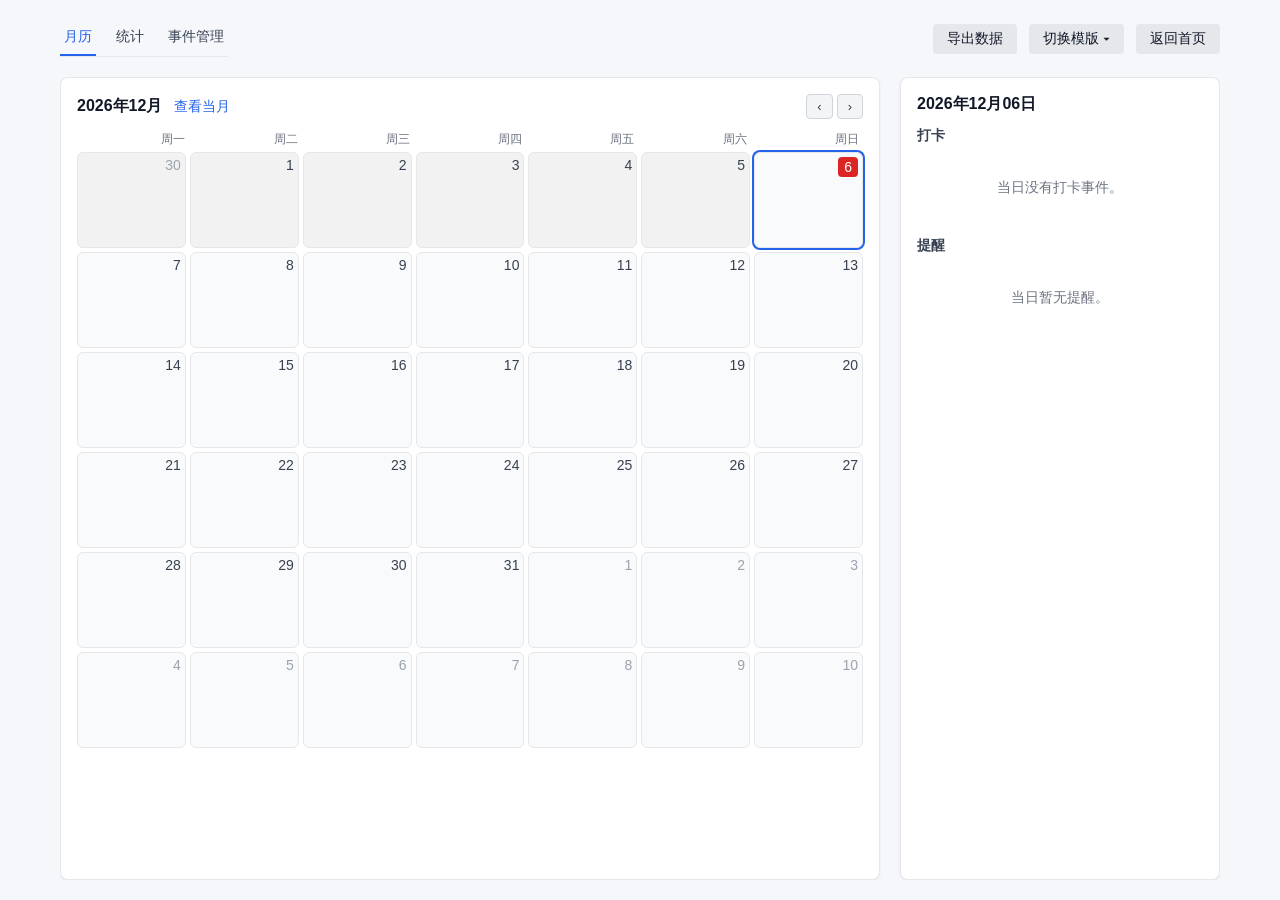
==== static/checkin.html @ ffaf3560 "feat: 优化单词本三段式布局与标签管理 - 调整英文单词本、中文词汇与标签管理为三段式布局并统一分页 - 优化查询词汇与分组标签选择交互，严格依赖标签管理中的标签库  Made-with: Cur" ====
<!DOCTYPE html>
<html lang="zh-CN">
<head>
    <meta charset="UTF-8">
    <meta name="viewport" content="width=device-width, initial-scale=1.0">
    <meta name="theme-color" content="#409EFF">
    <meta name="apple-mobile-web-app-capable" content="yes">
    <meta name="apple-mobile-web-app-status-bar-style" content="default">
    <meta name="apple-mobile-web-app-title" content="每日打卡">
    <title>每日打卡 - 工作小助手</title>
    <link rel="icon" type="image/png" href="/static/frog.png">
    <link rel="manifest" href="/static/checkin-manifest.json">
    <link rel="apple-touch-icon" href="/static/checkin-icon.svg">
    <link rel="stylesheet" href="/static/style.css">
    <link rel="stylesheet" href="/static/theme.css">
    <link rel="stylesheet" href="/static/checkin.css">
</head>
<body>
<div id="app" class="app">
    <div class="nav-row">
        <div class="nav-tabs">
            <button type="button" class="nav-tab active" data-page="calendar">月历</button>
            <button type="button" class="nav-tab" data-page="stats">统计</button>
            <button type="button" class="nav-tab" data-page="events">事件管理</button>
        </div>
        <div class="header-actions">
            <button type="button" class="btn" id="btn-export-checkin">导出数据</button>
            <div id="theme-switcher-container"></div>
            <button type="button" class="btn btn-go-home" id="btn-go-home">返回首页</button>
        </div>
    </div>

    <!-- Page: Calendar -->
    <div id="page-calendar" class="page active">
        <div class="calendar-layout">
            <div class="calendar-left">
                <div class="card calendar-card">
                    <div class="calendar-header">
                        <div class="calendar-header-title-wrap">
                            <h3 class="calendar-title" id="calendar-title">2025年3月</h3>
                            <a href="javascript:void(0)" class="calendar-goto-today" id="btn-goto-today">查看当月</a>
                        </div>
                        <div>
                            <button type="button" class="btn btn-ghost" id="btn-prev-month">‹</button>
                            <button type="button" class="btn btn-ghost" id="btn-next-month">›</button>
                        </div>
                    </div>
                    <div class="calendar-weekday">
                        <span>周一</span><span>周二</span><span>周三</span><span>周四</span><span>周五</span><span>周六</span><span>周日</span>
                    </div>
                    <div class="calendar-grid" id="calendar-grid"></div>
                </div>
            </div>
            <div class="calendar-right">
                <div class="card calendar-detail-card">
                    <h3 class="calendar-detail-title" id="detail-title">选择日期</h3>
                    <div id="detail-panel">
                        <p class="add-event-hint">请点击左侧日历选择日期</p>
                    </div>
                </div>
            </div>
        </div>
    </div>

    <!-- Page: Stats -->
    <div id="page-stats" class="page">
        <div class="stats-grid">
            <div class="stats-card">
                <div class="stats-circle">
                    <span class="stats-circle-inner" id="stats-monthly-rate">0</span>
                </div>
                <div class="stats-card-label">本月完成率 %</div>
            </div>
            <div class="stats-card">
                <div class="stats-circle">
                    <span class="stats-circle-inner" id="stats-streak">0</span>
                </div>
                <div class="stats-card-label">连续打卡天数</div>
            </div>
        </div>
        <div class="card">
            <h3 class="card-title">各任务完成率</h3>
            <div class="stats-task-list" id="stats-task-list">
                <p class="empty-state">暂无任务，请先在事件管理中添加</p>
            </div>
        </div>
    </div>

    <!-- Page: Events -->
    <div id="page-events" class="page">
        <div class="event-type-tabs-wrap">
            <div class="event-type-tabs">
                <button type="button" class="event-type-tab active" data-type="checkin">打卡</button>
                <button type="button" class="event-type-tab" data-type="reminder">提醒</button>
                <button type="button" class="event-type-tab" data-type="labels">日期标签</button>
            </div>
            <div class="event-type-tabs-actions">
                <button type="button" class="btn btn-ghost" id="btn-import-checkin">导入数据</button>
                <input type="file" id="input-import-checkin" accept="application/json" style="display:none">
            </div>
        </div>

        <div id="event-form-checkin" class="event-form-checkin card">
            <h3 class="card-title">新增打卡</h3>
            <div class="event-form-checkin-row">
                <div class="event-form-field">
                    <input type="text" id="checkin-name" placeholder="事件名称">
                </div>
                <div class="event-form-field event-form-field-color">
                    <div class="event-form-color-inputs">
                        <div class="color-swatch-preview" id="checkin-color-preview" style="--swatch-color: #4CAF50" title="颜色预览"></div>
                        <input type="text" id="checkin-color-hex" placeholder="#ffffff" value="#4CAF50">
                    </div>
                </div>
                <div class="event-form-field">
                    <input type="date" id="checkin-date-start" required>
                </div>
                <div class="event-form-field">
                    <input type="date" id="checkin-date-end" required>
                </div>
                <button type="button" class="btn primary" id="btn-add-checkin">添加</button>
            </div>
        </div>

        <div id="event-form-reminder" class="event-form-reminder card" style="display:none">
            <h3 class="card-title">新增提醒</h3>
            <div class="event-form-checkin-row event-form-reminder-row">
                <div class="event-form-field event-form-field-type">
                    <div class="event-form-type-with-icon">
                        <span id="reminder-type-icon" class="reminder-type-icon" aria-hidden="true">🔔</span>
                        <select id="reminder-type" class="event-form-select" data-ui-select="single">
                            <option value="payment">生活缴费</option>
                            <option value="bill">银行账单</option>
                            <option value="activity">活动/演出</option>
                            <option value="sale">开售抢购</option>
                            <option value="party">聚会</option>
                            <option value="work">工作</option>
                            <option value="normal" selected>普通</option>
                        </select>
                    </div>
                </div>
                <div class="event-form-field">
                    <input type="text" id="reminder-name" placeholder="事件名称">
                </div>
                <div class="event-form-field">
                    <select id="reminder-date-type" class="event-form-select" data-ui-select="single">
                        <option value="specific" selected>指定日期</option>
                        <option value="monthly">每月</option>
                    </select>
                </div>
                <div id="reminder-specific-fields" class="event-form-field-group">
                    <div class="event-form-field">
                        <input type="date" id="reminder-specific-date">
                    </div>
                    <div class="event-form-field event-form-field-time">
                        <div class="event-form-time-inputs">
                            <input type="number" id="reminder-hour" min="0" max="23" placeholder="时">
                            <span>:</span>
                            <input type="number" id="reminder-minute" min="0" max="59" placeholder="分">
                        </div>
                    </div>
                </div>
                <div id="reminder-monthly-fields" class="event-form-field-group" style="display:none">
                    <div class="event-form-field event-form-field-day-unit">
                        <input type="number" id="reminder-day-of-month" min="1" max="31" placeholder="几号">
                        <span class="field-unit">号</span>
                    </div>
                    <div class="event-form-field">
                        <input type="date" id="reminder-monthly-start" placeholder="生效开始日期">
                    </div>
                    <div class="event-form-field">
                        <input type="date" id="reminder-monthly-end" placeholder="生效结束日期">
                    </div>
                </div>
                <button type="button" class="btn primary" id="btn-add-reminder">添加</button>
            </div>
        </div>

        <div id="event-form-labels" class="event-form-labels card" style="display:none">
            <h3 class="card-title">新增日期标签</h3>
            <div class="event-form-checkin-row event-form-labels-row">
                <div class="event-form-field">
                    <select id="label-type" class="event-form-select" data-ui-select="single">
                        <option value="annual" selected>每年固定日期</option>
                        <option value="specific">指定日期</option>
                    </select>
                </div>
                <div id="label-specific-fields" class="event-form-field-group" style="display:none">
                    <div class="event-form-field">
                        <input type="date" id="label-date">
                    </div>
                </div>
                <div id="label-annual-fields" class="event-form-field-group">
                    <div class="event-form-field">
                        <div class="custom-select-wrap">
                            <div class="custom-select-trigger" id="label-month-trigger" data-target="label-month" tabindex="0">月</div>
                            <div class="custom-select-dropdown" id="label-month-dropdown">
                                <div class="custom-select-option" data-value="">月</div>
                                <div class="custom-select-option" data-value="1">1</div>
                                <div class="custom-select-option" data-value="2">2</div>
                                <div class="custom-select-option" data-value="3">3</div>
                                <div class="custom-select-option" data-value="4">4</div>
                                <div class="custom-select-option" data-value="5">5</div>
                                <div class="custom-select-option" data-value="6">6</div>
                                <div class="custom-select-option" data-value="7">7</div>
                                <div class="custom-select-option" data-value="8">8</div>
                                <div class="custom-select-option" data-value="9">9</div>
                                <div class="custom-select-option" data-value="10">10</div>
                                <div class="custom-select-option" data-value="11">11</div>
                                <div class="custom-select-option" data-value="12">12</div>
                            </div>
                            <select id="label-month" class="event-form-select custom-select-hidden" aria-hidden="true">
                                <option value="">月</option>
                                <option value="1">1</option>
                                <option value="2">2</option>
                                <option value="3">3</option>
                                <option value="4">4</option>
                                <option value="5">5</option>
                                <option value="6">6</option>
                                <option value="7">7</option>
                                <option value="8">8</option>
                                <option value="9">9</option>
                                <option value="10">10</option>
                                <option value="11">11</option>
                                <option value="12">12</option>
                            </select>
                        </div>
                    </div>
                    <div class="event-form-field">
                        <div class="custom-select-wrap">
                            <div class="custom-select-trigger" id="label-day-trigger" data-target="label-day" tabindex="0">日</div>
                            <div class="custom-select-dropdown" id="label-day-dropdown">
                                <div class="custom-select-option" data-value="">日</div>
                                <div class="custom-select-option" data-value="1">1</div>
                                <div class="custom-select-option" data-value="2">2</div>
                                <div class="custom-select-option" data-value="3">3</div>
                                <div class="custom-select-option" data-value="4">4</div>
                                <div class="custom-select-option" data-value="5">5</div>
                                <div class="custom-select-option" data-value="6">6</div>
                                <div class="custom-select-option" data-value="7">7</div>
                                <div class="custom-select-option" data-value="8">8</div>
                                <div class="custom-select-option" data-value="9">9</div>
                                <div class="custom-select-option" data-value="10">10</div>
                                <div class="custom-select-option" data-value="11">11</div>
                                <div class="custom-select-option" data-value="12">12</div>
                                <div class="custom-select-option" data-value="13">13</div>
                                <div class="custom-select-option" data-value="14">14</div>
                                <div class="custom-select-option" data-value="15">15</div>
                                <div class="custom-select-option" data-value="16">16</div>
                                <div class="custom-select-option" data-value="17">17</div>
                                <div class="custom-select-option" data-value="18">18</div>
                                <div class="custom-select-option" data-value="19">19</div>
                                <div class="custom-select-option" data-value="20">20</div>
                                <div class="custom-select-option" data-value="21">21</div>
                                <div class="custom-select-option" data-value="22">22</div>
                                <div class="custom-select-option" data-value="23">23</div>
                                <div class="custom-select-option" data-value="24">24</div>
                                <div class="custom-select-option" data-value="25">25</div>
                                <div class="custom-select-option" data-value="26">26</div>
                                <div class="custom-select-option" data-value="27">27</div>
                                <div class="custom-select-option" data-value="28">28</div>
                                <div class="custom-select-option" data-value="29">29</div>
                                <div class="custom-select-option" data-value="30">30</div>
                                <div class="custom-select-option" data-value="31">31</div>
                            </div>
                            <select id="label-day" class="event-form-select custom-select-hidden" aria-hidden="true">
                                <option value="">日</option>
                                <option value="1">1</option>
                                <option value="2">2</option>
                                <option value="3">3</option>
                                <option value="4">4</option>
                                <option value="5">5</option>
                                <option value="6">6</option>
                                <option value="7">7</option>
                                <option value="8">8</option>
                                <option value="9">9</option>
                                <option value="10">10</option>
                                <option value="11">11</option>
                                <option value="12">12</option>
                                <option value="13">13</option>
                                <option value="14">14</option>
                                <option value="15">15</option>
                                <option value="16">16</option>
                                <option value="17">17</option>
                                <option value="18">18</option>
                                <option value="19">19</option>
                                <option value="20">20</option>
                                <option value="21">21</option>
                                <option value="22">22</option>
                                <option value="23">23</option>
                                <option value="24">24</option>
                                <option value="25">25</option>
                                <option value="26">26</option>
                                <option value="27">27</option>
                                <option value="28">28</option>
                                <option value="29">29</option>
                                <option value="30">30</option>
                                <option value="31">31</option>
                            </select>
                        </div>
                    </div>
                </div>
                <div class="event-form-field">
                    <input type="text" id="label-name" placeholder="如：国庆节">
                </div>
                <div id="label-annual-range-fields" class="event-form-field-group" style="display:none">
                    <div class="event-form-field">
                        <input type="date" id="label-annual-start" placeholder="生效开始日期">
                    </div>
                    <div class="event-form-field">
                        <input type="date" id="label-annual-end" placeholder="生效结束日期">
                    </div>
                </div>
                <div class="event-form-field event-form-field-actions">
                    <div class="event-form-field-actions-btns">
                        <button type="button" class="btn primary" id="btn-add-label">添加</button>
                        <button type="button" class="btn btn-ghost" id="btn-fetch-holidays">获取中国节假日</button>
                        <span id="holiday-fetch-status" class="holiday-status"></span>
                    </div>
                </div>
            </div>
        </div>

        <div class="card event-list-card">
            <div class="event-list-header">
                <h3 class="card-title" id="event-list-title">打卡列表</h3>
                <div class="event-list-filters inline-fields-gap">
                    <select id="reminder-type-filter" class="event-form-select reminder-type-filter" style="display:none" title="按类型筛选" data-ui-select="single">
                        <option value="">全部</option>
                        <option value="payment">生活缴费</option>
                        <option value="bill">银行账单</option>
                        <option value="activity">活动/演出</option>
                        <option value="sale">开售抢购</option>
                        <option value="party">聚会</option>
                        <option value="work">工作</option>
                        <option value="normal">普通</option>
                    </select>
                    <select id="reminder-validity-filter" class="event-form-select reminder-validity-filter" style="display:none" title="有效/过期" data-ui-select="single">
                        <option value="valid" selected>有效</option>
                        <option value="expired">过期</option>
                    </select>
                    <select id="date-label-filter" class="event-form-select date-label-filter" style="display:none" title="同步/自定义" data-ui-select="single">
                        <option value="custom" selected>自定义</option>
                        <option value="sync">同步</option>
                    </select>
                </div>
            </div>
            <div class="event-list" id="event-list">
                <p class="empty-state">暂无打卡事件，请先添加</p>
            </div>
        </div>
    </div>
</div>

<!-- Modal: Edit Event (checkin) -->
<div id="edit-event-modal" class="modal-overlay hidden">
    <div class="modal">
        <h3 class="modal-title">编辑打卡</h3>
        <div class="form-row">
            <label>事件名称</label>
            <input type="text" id="edit-checkin-name">
        </div>
        <div class="form-row">
            <label>颜色</label>
            <div class="event-form-color-inputs">
                <div class="color-swatch-preview" id="edit-checkin-color-preview" style="--swatch-color: #4CAF50" title="颜色预览"></div>
                <input type="text" id="edit-checkin-color-hex" placeholder="#ffffff" style="width:100px">
            </div>
        </div>
        <div class="form-row">
            <label>开始日期</label>
            <input type="date" id="edit-checkin-date-start">
        </div>
        <div class="form-row">
            <label>结束日期</label>
            <input type="date" id="edit-checkin-date-end">
        </div>
        <div class="modal-actions">
            <button type="button" class="btn btn-ghost" id="btn-edit-event-cancel">取消</button>
            <button type="button" class="btn primary" id="btn-edit-event-save">保存</button>
        </div>
    </div>
</div>

<!-- Modal: Edit Reminder -->
<div id="edit-reminder-modal" class="modal-overlay hidden">
    <div class="modal">
        <h3 class="modal-title">编辑提醒</h3>
        <div class="form-row">
            <label>类型</label>
            <div class="event-form-type-with-icon">
                <span id="edit-reminder-type-icon" class="reminder-type-icon" aria-hidden="true">🔔</span>
                <select id="edit-reminder-type" class="event-form-select" data-ui-select="single">
                    <option value="payment">生活缴费</option>
                    <option value="bill">银行账单</option>
                    <option value="activity">活动/演出</option>
                    <option value="sale">开售抢购</option>
                    <option value="party">聚会</option>
                    <option value="work">工作</option>
                    <option value="normal">普通</option>
                </select>
            </div>
        </div>
        <div class="form-row">
            <label>事件名称</label>
            <input type="text" id="edit-reminder-name">
        </div>
        <div class="form-row">
            <label>日期类型</label>
            <select id="edit-reminder-date-type" class="event-form-select" data-ui-select="single">
                <option value="specific">指定日期</option>
                <option value="monthly">每月固定日期</option>
            </select>
        </div>
        <div id="edit-reminder-specific-fields">
            <div class="form-row">
                <label>日期</label>
                <input type="date" id="edit-reminder-specific-date">
            </div>
            <div class="form-row">
                <label>时间</label>
                <input type="number" id="edit-reminder-hour" min="0" max="23" style="width:60px">
                <span>:</span>
                <input type="number" id="edit-reminder-minute" min="0" max="59" style="width:60px">
            </div>
        </div>
        <div id="edit-reminder-monthly-fields" style="display:none">
            <div class="form-row">
                <label>每月几号</label>
                <div class="field-with-unit">
                    <input type="number" id="edit-reminder-day-of-month" min="1" max="31">
                    <span class="field-unit">号</span>
                </div>
            </div>
            <div class="form-row">
                <label>生效开始日期</label>
                <input type="date" id="edit-reminder-monthly-start">
            </div>
            <div class="form-row">
                <label>生效结束日期</label>
                <input type="date" id="edit-reminder-monthly-end">
            </div>
        </div>
        <div class="modal-actions">
            <button type="button" class="btn btn-ghost" id="btn-edit-reminder-cancel">取消</button>
            <button type="button" class="btn primary" id="btn-edit-reminder-save">保存</button>
        </div>
    </div>
</div>

<!-- Modal: Delete Event -->
<div id="delete-event-modal" class="modal-overlay hidden">
    <div class="modal">
        <h3 class="modal-title">确认删除</h3>
        <p class="delete-event-msg" id="delete-event-msg"></p>
        <div class="modal-actions">
            <button type="button" class="btn btn-ghost" id="btn-delete-cancel">取消</button>
            <button type="button" class="btn btn-edit-event" id="btn-delete-confirm">确认删除</button>
        </div>
    </div>
</div>

<div id="toast" class="toast-info"></div>

<script src="/static/theme-switcher.js"></script>
<script src="/static/ui-select.js"></script>
<script src="/static/checkin.js"></script>
</body>
</html>
---- static/style.css ----
*,
*::before,
*::after {
    box-sizing: border-box;
}

html,
body {
    height: 100%;
}

body {
    margin: 0;
    padding: 0;
    font-family: -apple-system, BlinkMacSystemFont, "Helvetica Neue", Arial, "PingFang SC", "Microsoft YaHei", sans-serif;
    background-color: #f5f7fb;
    color: #222;
    overflow: hidden; /* 页面整体不滚动，只让列表区域滚动 */
}

.app-container {
    max-width: 1400px;
    margin: 0 auto;
    padding: 16px 24px 16px;
    height: 100%;
    display: flex;
    flex-direction: column;
}

.app-header {
    margin-bottom: 16px;
}

.app-header-with-action {
    display: flex;
    align-items: center;
    justify-content: space-between;
}

.app-header-left h1 {
    margin: 0;
}

.app-header-left .subtitle {
    margin-top: 4px;
}

.app-header h1 {
    margin: 0;
    font-size: 26px;
}

.subtitle {
    margin: 4px 0 0;
    color: #666;
    font-size: 14px;
}

/* 通用卡片样式 */
.card {
    background-color: #fff;
    border: 1px solid #e5e7eb;
    border-radius: 8px;
    box-shadow: 0 1px 3px rgba(0, 0, 0, 0.06);
    padding: 16px;
}

.control-panel {
    margin: 16px 0 8px;
    padding: 16px 20px 12px;
    background-color: #fff;
    border-radius: 8px;
    box-shadow: 0 1px 3px rgba(15, 23, 42, 0.08);
    display: flex;
    flex-direction: column;
    gap: 8px;
}

.control-row {
    display: flex;
    flex-wrap: wrap;
    align-items: center;
    gap: 12px 20px;
    margin-bottom: 8px;
}

.control-row-top {
    justify-content: space-between;
}

.control-row-filters {
    align-items: center;
}

/* 同行字段间距：按 UI 规范 12px，全局生效 */
.inline-fields-gap {
    display: flex;
    align-items: center;
    gap: 12px;
}

.field-group {
    display: inline-flex;
    align-items: center;
    gap: 8px;
    margin-right: 24px;
}

.field-label {
    display: inline-flex;
    align-items: center;
    padding: 0 4px 0 0;
    border-radius: 0;
    background-color: transparent;
    font-size: 13px;
    color: #374151;
    white-space: nowrap;
}

.required-label::before {
    content: "●";
    color: #ef4444;
    font-size: 8px;
    margin-right: 4px;
}

.field-value {
    min-width: 260px;
    max-width: 520px;
}

.field-control {
    min-width: 180px;
    padding: 8px 12px;
    border-radius: 4px;
    border: 1px solid #d1d5db;
    font-size: 14px;
    box-sizing: border-box;
    height: 36px; /* UI 规范默认高度 */
}

.field-control:focus {
    border-color: #2563eb;
    outline: 2px solid rgba(37, 99, 235, 0.35);
    outline-offset: -2px; /* 向内绘制，避免被 overflow 裁剪 */
}

/* UI 规范：下拉单选（Select / Combobox） */
.select-combobox {
    position: relative;
    width: 100%;
}
.select-native-hidden {
    position: absolute !important;
    width: 1px !important;
    height: 1px !important;
    opacity: 0 !important;
    pointer-events: none !important;
}
.select-trigger {
    width: 100%;
    height: 36px; /* 与 field-control 一致 */
    display: flex;
    align-items: center;
    justify-content: space-between;
    gap: 8px;
    cursor: pointer;
    user-select: none;
    background: #fff;
}
.select-trigger-text {
    overflow: hidden;
    text-overflow: ellipsis;
    white-space: nowrap;
    color: #111827;
}
.select-caret {
    flex-shrink: 0;
    width: 0;
    height: 0;
    border-left: 5px solid transparent;
    border-right: 5px solid transparent;
    border-top: 6px solid #6b7280;
    opacity: 0.9;
}
.select-panel {
    position: absolute;
    top: calc(100% + 6px);
    left: 0;
    right: 0; /* 面板宽度与选择框一致 */
    background: #fff;
    border: 1px solid #d1d5db;
    border-radius: 6px;
    box-shadow: 0 8px 20px rgba(15,23,42,0.12);
    z-index: 50;
    max-height: 240px; /* UI 规范：面板最大高度 */
    overflow: auto; /* 超出显示滚动条 */
    padding: 4px 0;
}
.select-panel.hidden {
    display: none !important;
}
.select-option {
    padding: 8px 10px;
    font-size: 14px;
    cursor: pointer;
    color: #374151;
}
.select-option:hover {
    background: #f3f4f6;
}
.select-option.active {
    background: #eef2ff;
    color: #1d4ed8;
}

.control-actions {
    display: flex;
    align-items: center;
    gap: 8px;
}

.control-row label {
    font-size: 14px;
    color: #333;
}

/* 旧表单样式保留给 index 等页面，新页面尽量直接用 .field-control */

.btn {
    border: none;
    border-radius: 4px;
    padding: 6px 14px;
    font-size: 14px;
    cursor: pointer;
    background-color: #e5e7eb;
    color: #111827;
    transition: background-color 0.15s ease, box-shadow 0.15s ease, transform 0.05s ease;
}

.btn.primary {
    background-color: #2563eb;
    color: #fff;
}

.btn:disabled {
    opacity: 0.5;
    cursor: not-allowed;
}

.btn:hover:not(:disabled) {
    background-color: #d1d5db;
}

.btn.primary:hover:not(:disabled) {
    background-color: #1d4ed8;
}

/* 危险按钮（幽灵样式）：用于删除、危险操作 */
.btn-ghost-danger {
    background-color: #ffffff;
    border: 1px solid #dc2626;
    color: #dc2626;
}
.btn-ghost-danger:hover:not(:disabled) {
    background-color: #fee2e2;
}

.btn:active:not(:disabled) {
    transform: translateY(1px);
    box-shadow: none;
}

.selected-dir {
    font-size: 13px;
    color: #4b5563;
}

/* 固定文件夹路径输入框宽度，便于完整展示路径 */
.path-group #selected-dir {
    width: 600px;
    max-width: 600px;
}

.path-group #btn-scan {
    height: 36px;
    box-sizing: border-box;
}

.status-message {
    flex: 1;
    text-align: right;
    min-height: 20px;
    font-size: 13px;
    color: #2563eb;
}

.status-message.info {
    color: #2563eb;
}

.status-message.success {
    color: #2563eb;
}

.status-message.error {
    color: #2563eb;
}

/* Toast 提示样式 */
#toast-container {
    position: fixed;
    top: 96px;
    left: 50%;
    transform: translateX(-50%);
    z-index: 9999;
    display: flex;
    flex-direction: column;
    align-items: center;
    gap: 8px;
}

.toast {
    min-width: 220px;
    max-width: 360px;
    padding: 8px 12px;
    border-radius: 4px;
    font-size: 13px;
    color: #fff;
    box-shadow: 0 2px 6px rgba(15, 23, 42, 0.2);
    background-color: #4b5563;
    opacity: 0.96;
}

.toast-info {
    background-color: #2563eb;
}

.toast-success {
    background-color: #16a34a;
}

.toast-error {
    background-color: #b91c1c;
}

.table-section {
    margin-top: 8px;
    background-color: #fff;
    border-radius: 8px;
    box-shadow: 0 1px 3px rgba(15, 23, 42, 0.08);
    flex: 1 1 auto;              /* 占据中间可用空间 */
    overflow-y: auto;            /* 仅列表内容区域垂直滚动 */
    overflow-x: hidden;
}

.file-table {
    width: 100%;
    border-collapse: collapse;
    font-size: 13px;
    table-layout: fixed;
}

.file-table thead {
    background-color: #f9fafb;
}

.file-table thead th {
    position: sticky;   /* 列表表头固定在滚动区域顶部 */
    top: 0;
    z-index: 2;
    background-color: #f9fafb;
}

.file-table th,
.file-table td {
    padding: 8px 10px;
    border-bottom: 1px solid #e5e7eb;
    text-align: left;
    vertical-align: middle;
}

.file-table th {
    font-weight: 600;
    color: #374151;
    cursor: pointer;
    white-space: nowrap;
}

/* 列宽比例：3:1.5:1:4:1.5:1.5:3:1 （总和 16.5） */
.file-table th:nth-child(1),
.file-table td:nth-child(1) {
    width: 18.18%;
}

.file-table th:nth-child(2),
.file-table td:nth-child(2) {
    width: 9.09%;
}

.file-table th:nth-child(3),
.file-table td:nth-child(3) {
    width: 6.06%;
}

.file-table th:nth-child(4),
.file-table td:nth-child(4) {
    width: 24.24%;
}

.file-table th:nth-child(5),
.file-table td:nth-child(5) {
    width: 9.09%;
}

.file-table th:nth-child(6),
.file-table td:nth-child(6) {
    width: 9.09%;
}

.file-table th:nth-child(7),
.file-table td:nth-child(7) {
    width: 18.18%;
}

.file-table th:nth-child(8),
.file-table td:nth-child(8) {
    width: 6.06%;
}

.file-table th .sort-indicator {
    margin-left: 4px;
    font-size: 10px;
    color: #9ca3af;
}

/* 常用账号表格列宽 1:2:1:2:1 */
.accounts-table th:nth-child(1),
.accounts-table td:nth-child(1) { width: 14.3%; }
.accounts-table th:nth-child(2),
.accounts-table td:nth-child(2) { width: 28.6%; }
.accounts-table th:nth-child(3),
.accounts-table td:nth-child(3) { width: 14.3%; }
.accounts-table th:nth-child(4),
.accounts-table td:nth-child(4) { width: 28.6%; }
.accounts-table th:nth-child(5),
.accounts-table td:nth-child(5) { width: 14.2%; }

.accounts-table th:nth-child(5),
.accounts-table td:nth-child(5) {
    text-align: left;
    vertical-align: middle;
}

/* 常用账号列表：表头随内容一起滚动，避免数据“钻到表头下面”的视觉问题 */
.accounts-table thead th {
    position: static;
    top: auto;
    z-index: 1;
}

.accounts-table .actions-wrap {
    display: flex;
    align-items: center;
    justify-content: flex-start;
    gap: 16px;
    white-space: nowrap;
}

.accounts-table .operation-btn {
    margin-right: 0;
    text-decoration: none;
}

/* 常用账号表格内容换行展示 */
.accounts-table th,
.accounts-table td {
    white-space: pre-wrap;
    word-wrap: break-word;
    word-break: break-word;
}

.accounts-table tbody tr td {
    min-height: 50px;
}

.accounts-table .desc-textarea {
    width: 100%;
    min-height: 60px;
    resize: vertical;
    box-sizing: border-box;
}

/* 常用账号添加区域 */
.accounts-add-panel .accounts-add-row-1 .field-control {
    min-width: 280px;
}

.accounts-add-panel .accounts-add-row-1 .btn {
    height: 36px;
    box-sizing: border-box;
}

/* 常用账号新增行：字段间距遵循 UI 规范（同行 12px），不额外右外边距 */
.accounts-add-panel .accounts-add-row-1 .field-group {
    margin-right: 0;
    gap: 12px;
}

.accounts-add-panel .accounts-add-row-2 {
    align-items: flex-start;
}

.accounts-add-panel .field-group-full {
    flex: 1 1 100%;
    display: flex;
    align-items: flex-start;
    gap: 8px;
    margin-right: 0;
    min-width: 0;
}

.accounts-add-panel .field-group-full .field-label {
    flex-shrink: 0;
}

.accounts-add-panel .desc-textarea {
    flex: 1;
    min-width: 0;
    min-height: 72px;
    resize: vertical;
    box-sizing: border-box;
}

.file-table tbody tr:nth-child(even) {
    background-color: #f9fafb;
}

.file-table tbody tr:hover {
    background-color: #eef2ff;
}

.file-table .remark-input,
.file-table .edit-input {
    width: 100%;
    max-width: none;         /* 让 10px padding 来控制左右间距 */
    font-size: 14px;
    padding: 8px 12px;
    border-radius: 4px;
    border: 1px solid #d1d5db;
    height: 36px; /* 与 UI 规范输入框一致 */
    box-sizing: border-box;
}

.file-table .edit-input:focus,
.file-table .remark-input:focus {
    border-color: #2563eb;
    outline: 2px solid rgba(37, 99, 235, 0.35);
    outline-offset: -2px;
}

.file-table .operation-btn {
    margin-right: 4px;
    padding: 0 4px;
    font-size: 12px;
    border: none;
    background-color: transparent;
    color: #0078E1;
    cursor: pointer;
}

.file-table .rename-icon {
    margin-left: 6px;
    padding: 0 4px;
    border: none;
    background: transparent;
    cursor: pointer;
    font-size: 12px;
    color: #6b7280;
}

.file-table .rename-icon:hover {
    color: #111827;
}

.file-table .hidden-file {
    color: #6b7280;
    font-style: italic;
}

.placeholder {
    text-align: center;
    color: #6b7280;
}

.pagination-section {
    display: flex;
    justify-content: space-between;
    align-items: center;
    margin-top: 12px;
    padding: 8px 4px;
    font-size: 13px;
}

.pagination-info {
    color: #4b5563;
}

.pagination-controls {
    display: flex;
    align-items: center;
    gap: 8px;
}

.pagination-page-detail {
    color: #374151;
}

.app-footer {
    margin-top: 20px;
    font-size: 12px;
    color: #6b7280;
}

.app-footer code {
    background-color: #e5e7eb;
    padding: 2px 4px;
    border-radius: 4px;
}

/* 首页样式 */
/* 首页浅绿色背景 */
body.home-page {
    background-color: #e8f5e9;
}

body.home-page .app-container {
    position: relative;
}

/* 首页卡通青蛙装饰 */
.frog-img {
    object-fit: contain;
    filter: drop-shadow(0 2px 4px rgba(0, 0, 0, 0.1));
}

/* 标题右侧青蛙 */
.header-title-row {
    display: flex;
    align-items: center;
    gap: 12px;
}

.frog-header {
    width: 24px;
    height: 24px;
    flex-shrink: 0;
}

/* 卡片上的青蛙 */
.frog-card {
    position: absolute;
    top: 12px;
    right: 12px;
    width: 24px;
    height: 24px;
    opacity: 0.9;
    pointer-events: none;
}

.home-main {
    flex: 1 1 auto;
    display: flex;
    align-items: center;
    justify-content: center;
}

.home-content {
    width: 100%;
    display: flex;
    flex-direction: column;
    gap: 16px;
}

.home-intro {
    margin: 0;
    font-size: 15px;
    color: #6b7280;
}

.home-grid {
    display: grid;
    grid-template-columns: repeat(4, minmax(0, 1fr));
    gap: 20px;
    width: 100%;
    position: relative;
    z-index: 1;
}

.home-card {
    position: relative;
    border: none;
    border-radius: 12px;
    padding: 20px 16px;
    background-color: #ffffff;
    box-shadow: 0 1px 4px rgba(15, 23, 42, 0.08);
    display: flex;
    flex-direction: column;
    align-items: flex-start;
    cursor: pointer;
    transition: transform 0.12s ease, box-shadow 0.12s ease, background-color 0.12s ease;
    text-align: left;
}

.home-card:hover {
    transform: translateY(-2px);
    box-shadow: 0 4px 12px rgba(15, 23, 42, 0.18);
    background-color: #f9fafb;
}

.home-card-icon {
    font-size: 24px;
    margin-bottom: 10px;
}

.home-card-title {
    font-size: 16px;
    font-weight: 600;
    color: #111827;
    margin-bottom: 6px;
}

.home-card-desc {
    font-size: 13px;
    color: #6b7280;
}

@media (max-width: 900px) {
    .home-grid {
        grid-template-columns: repeat(2, minmax(0, 1fr));
    }
}

@media (max-width: 900px) {
    .control-row {
        align-items: flex-start;
    }

    .file-table th,
    .file-table td {
        padding: 6px 6px;
        font-size: 12px;
    }
}

/* 学习笔记页面 */
.notes-container {
    height: 100%;
    display: flex;
    flex-direction: column;
    overflow: hidden;
}

.notes-layout {
    flex: 1;
    display: flex;
    align-items: stretch;
    gap: 12px;
    min-height: 0;
    overflow: hidden;
}

.notes-sidebar {
    width: 260px;
    flex-shrink: 0;
    align-self: stretch;
    display: flex;
    flex-direction: column;
    background-color: #fff;
    border: 1px solid #e5e7eb;
    border-radius: 8px;
    overflow: hidden;
}

.notes-add-btn {
    margin: 12px;
    flex-shrink: 0;
    height: 36px;
    box-sizing: border-box;
}

.notes-filter-row {
    display: flex;
    align-items: center;
    gap: 10px;
    margin: 0 12px 12px;
    flex-shrink: 0;
    flex-wrap: nowrap;
    min-width: 0;
}

.notes-filter-select {
    width: 100px;
    flex-shrink: 0;
    padding: 6px 10px;
    border: 1px solid #d1d5db;
    border-radius: 6px;
    font-size: 13px;
    background-color: #fff;
    cursor: pointer;
}

/* 与 ui-select.js 生成的组合框宽度同步，保证一行展示，控件与面板同宽 100px */
.notes-filter-row .select-combobox,
.notes-filter-row .select-trigger {
    width: 100px;
    flex-shrink: 0;
}

/* select-trigger 复用了 .field-control，会带默认 min-width:180px；这里必须覆盖为 100px */
.notes-filter-row .select-trigger {
    min-width: 100px;
}

.notes-manage-categories-btn {
    width: 36px;
    height: 36px;
    border: 1px solid #2563eb;
    background: transparent;
    color: #2563eb;
    border-radius: 6px;
    cursor: pointer;
    display: inline-flex;
    align-items: center;
    justify-content: center;
    flex-shrink: 0;
    box-sizing: border-box;
    font-size: 16px;
    line-height: 1;
}
.notes-manage-categories-btn:hover {
    background: rgba(37, 99, 235, 0.08);
}

.notes-filter-count {
    font-size: 13px;
    color: #6b7280;
    white-space: nowrap;
    margin-left: auto;
    text-align: right;
}

.notes-count-num {
    color: #F59A23;
}

/* Notes drawer (分类管理) */
.notes-drawer-overlay {
    position: fixed;
    inset: 0;
    background: rgba(0,0,0,0.4);
    display: none;
    z-index: 999;
}
.notes-drawer-overlay.open { display: block; }
.notes-drawer {
    position: fixed;
    top: 0;
    right: 0;
    height: 100%;
    width: 100%;
    max-width: 720px;
    background: #fff;
    border-left: 1px solid #e5e7eb;
    box-shadow: -4px 0 20px rgba(0,0,0,0.15);
    transform: translateX(100%);
    transition: transform 0.18s ease;
    z-index: 1000;
    display: flex;
    flex-direction: column;
}
.notes-drawer.open { transform: translateX(0); }
.notes-drawer-header {
    padding: 20px 24px;
    display: flex;
    align-items: center;
    justify-content: space-between;
    border-bottom: 1px solid #e5e7eb;
    flex-shrink: 0;
}
.notes-drawer-title { font-size: 16px; font-weight: 600; color: #111827; }
.notes-drawer-close {
    width: 36px;
    height: 36px;
    border: none;
    background: transparent;
    cursor: pointer;
    font-size: 22px;
    color: #6b7280;
}
.notes-drawer-close:hover { color: #111827; }
.notes-drawer-body {
    padding: 24px;
    overflow: auto;
    flex: 1;
    display: flex;
    flex-direction: column;
    gap: 12px;
}
.notes-drawer-add-row {
    display: flex;
    align-items: center;
    gap: 10px;
}
.notes-drawer-add-row .field-control { flex: 1; min-width: 0; }
.notes-drawer-add-row .btn { height: 36px; box-sizing: border-box; }
.notes-drawer-list { display: flex; flex-direction: column; gap: 10px; }
.notes-cat-card {
    border: 1px solid #e5e7eb;
    border-radius: 8px;
    padding: 12px;
    display: flex;
    align-items: center;
    justify-content: space-between;
    gap: 10px;
}
.notes-cat-name { font-size: 14px; color: #111827; font-weight: 500; word-break: break-word; }
.notes-cat-edit-input { flex: 1; min-width: 0; height: 36px; box-sizing: border-box; }
.notes-cat-actions { display: inline-flex; align-items: center; gap: 8px; flex-shrink: 0; }
.notes-cat-actions .btn {
    height: 30px;
    padding: 0 10px;
    font-size: 13px;
    box-sizing: border-box;
}
.notes-drawer-footer {
    padding: 16px 24px;
    border-top: 1px solid #e5e7eb;
    display: flex;
    justify-content: flex-end;
    gap: 12px;
    flex-shrink: 0;
}
.notes-drawer-footer .btn { height: 36px; box-sizing: border-box; }

.notes-list {
    flex: 1;
    overflow-y: auto;
    list-style: none;
    margin: 0;
    padding: 8px 0;
}

.notes-list-empty {
    padding: 20px 16px;
    color: #6b7280;
    font-size: 14px;
}

.notes-list-item {
    padding: 10px 16px;
    cursor: pointer;
    border-left: 3px solid transparent;
    transition: background-color 0.15s;
}

.notes-list-item:hover {
    background-color: #f3f4f6;
}

.notes-list-item.active {
    background-color: #e8f5e9;
    border-left-color: #4caf50;
}

.notes-list-title {
    display: block;
    overflow: hidden;
    text-overflow: ellipsis;
    white-space: nowrap;
    font-size: 14px;
    color: #374151;
}

.notes-detail {
    flex: 1;
    align-self: stretch;
    display: flex;
    flex-direction: column;
    min-height: 0;
    overflow: hidden;
    background-color: #fff;
    border: 1px solid #e5e7eb;
    border-radius: 8px;
    position: relative;
}

.notes-detail-content {
    flex: 1;
    min-height: 0;
    overflow-y: auto;
    overflow-x: hidden;
    padding: 20px 24px 24px;
    scrollbar-width: none;
    -ms-overflow-style: none;
}

.notes-detail-content::-webkit-scrollbar {
    display: none;
}

.notes-placeholder {
    display: flex;
    align-items: center;
    justify-content: center;
    min-height: 300px;
    color: #6b7280;
    font-size: 15px;
}

.notes-form {
    max-width: 1000px;
}

.notes-form-row {
    margin-bottom: 16px;
}

.notes-form-row-title-category {
    display: flex;
    gap: 24px;
    align-items: flex-end;
}

.notes-form-row-title-category .notes-form-group:first-child {
    flex: 1;
    min-width: 0;
}

.notes-form-row-title-category .notes-form-group:first-child .notes-form-input {
    max-width: 1500px;
}

.notes-form-row-title-category .notes-form-input,
.notes-form-row-title-category .notes-form-select {
    height: 36px;
    min-height: 36px;
}

.notes-form-group-category {
    margin-left: auto;
}

.notes-form-group-category .notes-form-select {
    width: 140px;
    min-width: 140px;
    background-color: #fff;
}

.notes-form-label {
    display: block;
    margin-bottom: 6px;
    font-size: 14px;
    font-weight: 500;
    color: #374151;
}

.notes-form-input {
    width: 100%;
    max-width: 500px;
    padding: 8px 12px;
    border: 1px solid #d1d5db;
    border-radius: 6px;
    font-size: 14px;
    box-sizing: border-box;
}

.notes-form-input:focus {
    border-color: #2563eb;
    outline: 2px solid rgba(37, 99, 235, 0.35);
    outline-offset: -2px;
}

.notes-form-select {
    cursor: pointer;
    min-width: 120px;
}

.notes-form-content-row .notes-form-label {
    margin-bottom: 8px;
}

.note-editor-wrap {
    width: 1000px;
    max-width: 100%;
    height: 520px;
    background-color: #fff;
    border: 1px solid #d1d5db;
    border-radius: 8px;
    overflow: hidden;
    display: flex;
    flex-direction: column;
}

.note-editor-wrap .ql-toolbar {
    flex-shrink: 0;
    border: none !important;
    border-bottom: 1px solid #d1d5db !important;
}

.note-editor-wrap .ql-container {
    flex: 1;
    font-size: 14px;
    border: none !important;
}

.notes-actions {
    flex-shrink: 0;
    padding: 12px 24px;
    border-top: 1px solid #e5e7eb;
}

.notes-actions-inner {
    display: flex;
    justify-content: flex-end;
    gap: 12px;
}

.notes-action-btn {
    min-width: 80px;
    height: 36px;
    box-sizing: border-box;
}

.notes-delete-btn {
    color: #dc2626;
}

.notes-delete-btn:hover {
    background-color: #fee2e2;
}

/* 常用书签页面 */
.bookmarks-container {
    height: 100%;
    display: flex;
    flex-direction: column;
    overflow: hidden;
}

.bookmarks-layout {
    flex: 1;
    display: flex;
    align-items: stretch;
    gap: 12px;
    min-height: 0;
    overflow: hidden;
}

.bookmarks-sidebar {
    width: 200px;
    flex-shrink: 0;
    align-self: stretch;
    display: flex;
    flex-direction: column;
    background-color: #fff;
    border: 1px solid #e5e7eb;
    border-radius: 8px;
    overflow: hidden;
}

.bookmarks-add-panel {
    padding: 12px;
    flex-shrink: 0;
    border-bottom: 1px solid #e5e7eb;
}

.bookmarks-add-row {
    display: flex;
    flex-direction: column;
    gap: 8px;
}

.bookmarks-add-row .field-control {
    width: 100%;
    min-width: 0;
    box-sizing: border-box;
    height: 36px;
}

.bookmarks-category-combo {
    width: 100%;
    min-width: 0;
}

.bookmarks-category-combo input {
    width: 100%;
}

.bookmarks-add-row .btn {
    width: 100%;
    height: 36px;
    box-sizing: border-box;
}

.bookmarks-add-btns {
    display: flex;
    gap: 8px;
}

.bookmarks-add-btns .btn {
    flex: 1;
    min-width: 0;
}

.bookmarks-category-list {
    flex: 1;
    overflow-y: auto;
    list-style: none;
    margin: 0;
    padding: 8px 0;
}

.bookmarks-category-item {
    display: flex;
    align-items: center;
    justify-content: space-between;
    padding: 10px 12px;
    cursor: pointer;
    border-left: 3px solid transparent;
    transition: background-color 0.15s;
}

.bookmarks-category-item:hover {
    background-color: #f3f4f6;
}

.bookmarks-category-item.active {
    background-color: #e8f5e9;
    border-left-color: #4caf50;
}

.bookmarks-category-item .category-name {
    overflow: hidden;
    text-overflow: ellipsis;
    white-space: nowrap;
    font-size: 14px;
    color: #374151;
}

.bookmarks-category-item .category-count {
    flex-shrink: 0;
    margin-left: 6px;
    font-size: 13px;
    color: #F59A23;
}

.bookmarks-main {
    flex: 1;
    align-self: stretch;
    display: flex;
    flex-direction: column;
    min-height: 0;
    overflow: hidden;
    background-color: #f5f6f7;
    border-radius: 8px;
}

.bookmarks-table-section {
    margin: 0;
    flex: 1;
    overflow-y: auto;
}

/* 列宽比例 2:4:1:2 */
.bookmarks-table th:nth-child(1),
.bookmarks-table td:nth-child(1) { width: 22.22%; }
.bookmarks-table th:nth-child(2),
.bookmarks-table td:nth-child(2) { width: 44.44%; }
.bookmarks-table th:nth-child(3),
.bookmarks-table td:nth-child(3) { width: 11.11%; }
.bookmarks-table th:nth-child(4),
.bookmarks-table td:nth-child(4) { width: 22.23%; }

.bookmarks-table .cell-url {
    word-wrap: break-word;
    word-break: break-all;
    white-space: normal;
}

.bookmarks-table .cell-url .edit-input {
    max-width: none;
    width: 100%;
    box-sizing: border-box;
}

.bookmarks-table .actions-wrap {
    display: flex;
    align-items: center;
    gap: 8px;
    white-space: nowrap;
}

.bookmark-url-link {
    color: #2563eb;
    text-decoration: none;
}

.bookmark-url-link:hover {
    text-decoration: underline;
}


.sync-notes-textarea {
    min-height: 200px;
    resize: vertical;
}

.sync-notes-actions {
    display: flex;
    gap: 8px;
    flex-shrink: 0;
    margin-top: 12px;
}

.sync-notes-right-title {
    font-size: 14px;
    font-weight: 600;
    color: #374151;
    margin: 0 0 8px;
}

.sync-notes-tags-section,
.sync-notes-evernote-section {
    flex-shrink: 0;
    margin-bottom: 16px;
}

.sync-notes-tags-wrap {
    display: flex;
    flex-wrap: wrap;
    gap: 6px;
    margin-bottom: 8px;
}

.sync-notes-tag {
    display: inline-flex;
    align-items: center;
    gap: 4px;
    padding: 4px 8px;
    background: #e5e7eb;
    border-radius: 4px;
    font-size: 13px;
    color: #374151;
}

.sync-notes-tag-remove {
    padding: 0;
    margin: 0;
    border: none;
    background: transparent;
    color: #6b7280;
    cursor: pointer;
    font-size: 14px;
    line-height: 1;
}

.sync-notes-tag-remove:hover {
    color: #dc2626;
}

.sync-notes-tags-empty {
    font-size: 13px;
    color: #9ca3af;
}

.sync-notes-tag-input-row .field-control {
    width: 100%;
    box-sizing: border-box;
}

.sync-notes-evernote-btns {
    display: flex;
    flex-direction: column;
    gap: 8px;
}

.sync-notes-evernote-btns .btn {
    width: 100%;
}
---- static/theme.css ----
/* 配色模板 - 通过 html[data-theme] 切换 */

/* 切换模版下拉样式 */
.theme-switcher {
    position: relative;
    display: inline-block;
}
.theme-switcher-btn {
    padding: 6px 14px !important;
    font-size: 14px !important;
}
.theme-switcher-dropdown {
    position: absolute;
    top: 100%;
    left: 0;
    right: 0; /* 面板宽度与按钮宽度一致 */
    margin-top: 4px;
    background: #fff;
    border: 1px solid #e5e7eb;
    border-radius: 6px;
    box-shadow: 0 4px 12px rgba(0,0,0,0.15);
    z-index: 100;
    padding: 4px 0;
    max-height: 240px; /* UI 规范：面板最大高度 */
    overflow: auto; /* 超出显示滚动条 */
}
.theme-switcher-dropdown.hidden {
    display: none !important;
}
.theme-switcher-option {
    padding: 8px 14px;
    cursor: pointer;
    font-size: 14px;
    color: #374151;
}
.theme-switcher-option:hover {
    background: #f3f4f6;
}
.theme-switcher-option.active {
    background: #eff6ff;
    color: #2563eb;
}
html[data-theme="dark"] .theme-switcher-dropdown {
    background: #1E2228;
    border-color: #2A3038;
}
html[data-theme="dark"] .theme-switcher-option {
    color: rgba(255, 255, 255, 0.87);
}
html[data-theme="dark"] .theme-switcher-option:hover {
    background: rgba(255, 255, 255, 0.06);
}
html[data-theme="dark"] .theme-switcher-option.active {
    background: rgba(74, 158, 255, 0.16);
    color: #4A9EFF;
}

/* UI 规范：自定义下拉（Select / Combobox）深色主题适配 */
html[data-theme="dark"] .select-trigger {
    background: #1E2228;
    color: rgba(255, 255, 255, 0.87);
    border-color: #2A3038;
}
html[data-theme="dark"] .select-trigger-text {
    color: rgba(255, 255, 255, 0.87);
}
html[data-theme="dark"] .select-caret {
    border-top-color: rgba(255, 255, 255, 0.60);
}
html[data-theme="dark"] .select-panel {
    background: #1E2228;
    border-color: #2A3038;
}
html[data-theme="dark"] .select-option {
    color: rgba(255, 255, 255, 0.87);
}
html[data-theme="dark"] .select-option:hover {
    background: rgba(255, 255, 255, 0.06);
}
html[data-theme="dark"] .select-option.active {
    background: rgba(74, 158, 255, 0.16);
    color: #4A9EFF;
}
.header-actions {
    display: flex;
    align-items: center;
    gap: 12px;
}
/* 打卡页 header 按钮与其他页面一致 */
.app .header-actions .btn,
.app .header-actions .theme-switcher-btn {
    padding: 6px 14px !important;
    font-size: 14px !important;
    background-color: #e5e7eb !important;
    color: #111827 !important;
    border: none !important;
    border-radius: 4px !important;
}
.app .header-actions .btn:hover:not(:disabled),
.app .header-actions .theme-switcher-btn:hover {
    background-color: #d1d5db !important;
}


/* 默认/浅色模板 */
html[data-theme="light"] body,
html:not([data-theme]) body {
    background-color: #f5f7fb !important;
    color: #222 !important;
}
html[data-theme="light"] body.home-page,
html:not([data-theme]) body.home-page {
    background-color: #e8f5e9 !important;
}
html[data-theme="light"] .control-panel,
html[data-theme="light"] .table-section,
html:not([data-theme]) .control-panel,
html:not([data-theme]) .table-section {
    background-color: #fff !important;
}
html[data-theme="light"] .home-card,
html:not([data-theme]) .home-card {
    background-color: #ffffff !important;
}
html[data-theme="light"] .notes-detail,
html[data-theme="light"] .notes-sidebar,
html[data-theme="light"] .bookmarks-sidebar,
html[data-theme="light"] .sync-notes-sidebar,
html[data-theme="light"] .sync-notes-editor,
html[data-theme="light"] .sync-notes-right,
html:not([data-theme]) .notes-detail,
html:not([data-theme]) .notes-sidebar,
html:not([data-theme]) .bookmarks-sidebar,
html:not([data-theme]) .sync-notes-sidebar,
html:not([data-theme]) .sync-notes-editor,
html:not([data-theme]) .sync-notes-right {
    background-color: #fff !important;
}
html[data-theme="light"] .bookmarks-main,
html:not([data-theme]) .bookmarks-main {
    background-color: #f5f6f7 !important;
}
html[data-theme="light"] .app .calendar-day.other-month,
html:not([data-theme]) .app .calendar-day.other-month {
    color: #9ca3af !important;
}

/* 打卡模板 - 紫粉青渐变 */
html[data-theme="checkin"] body {
    background: linear-gradient(135deg, #667eea 0%, #764ba2 25%, #f093fb 50%, #4facfe 75%, #00f2fe 100%) !important;
    background-attachment: fixed !important;
    color: #111827 !important;
}
html[data-theme="checkin"] body.home-page {
    background: linear-gradient(135deg, #667eea 0%, #764ba2 25%, #f093fb 50%, #4facfe 75%, #00f2fe 100%) !important;
    background-attachment: fixed !important;
}
html[data-theme="checkin"] .control-panel,
html[data-theme="checkin"] .table-section,
html[data-theme="checkin"] .home-card {
    background: rgba(255, 255, 255, 0.5) !important;
    backdrop-filter: blur(12px);
    border: 1px solid rgba(255, 255, 255, 0.6);
}
html[data-theme="checkin"] .notes-sidebar,
html[data-theme="checkin"] .notes-detail,
html[data-theme="checkin"] .bookmarks-sidebar,
html[data-theme="checkin"] .sync-notes-sidebar,
html[data-theme="checkin"] .sync-notes-editor,
html[data-theme="checkin"] .sync-notes-right {
    background: rgba(255, 255, 255, 0.4) !important;
    backdrop-filter: blur(12px);
    -webkit-backdrop-filter: blur(12px);
    border: 1px solid rgba(255, 255, 255, 0.5);
}
html[data-theme="checkin"] .bookmarks-main {
    background: rgba(255, 255, 255, 0.45) !important;
}
html[data-theme="checkin"] .file-table thead th,
html[data-theme="checkin"] .file-table thead {
    background-color: rgba(255, 255, 255, 0.5) !important;
}
html[data-theme="checkin"] .file-table tbody tr:nth-child(even) {
    background-color: rgba(255, 255, 255, 0.15) !important;
}
html[data-theme="checkin"] .file-table tbody tr:hover {
    background-color: rgba(255, 255, 255, 0.35) !important;
}
html[data-theme="checkin"] .app .calendar-day.other-month {
    color: rgba(255, 255, 255, 0.45) !important;
}
html[data-theme="checkin"] .app .nav-tab {
    color: #1a1a2e !important;
}
html[data-theme="checkin"] .app .nav-tab:hover {
    color: #667eea !important;
}
html[data-theme="checkin"] .app .nav-tab.active {
    color: #667eea !important;
    border-bottom-color: rgba(102, 126, 234, 0.9) !important;
}
html[data-theme="checkin"] .app .calendar-day.selected {
    box-shadow: 0 0 0 2px #667eea !important;
}
html[data-theme="checkin"] .app .detail-event-item.checked,
html[data-theme="checkin"] .app .event-item.checked {
    background: rgba(102, 126, 234, 0.18) !important;
    border-color: rgba(102, 126, 234, 0.45) !important;
}
html[data-theme="checkin"] .app .detail-complete-icon {
    color: #667eea !important;
}
html[data-theme="checkin"] .app .detail-label-tag {
    background: transparent !important;
    border-color: rgba(102, 126, 234, 0.5);
    color: #1a1a2e !important;
}
html[data-theme="checkin"] .home-intro {
    color: #d1d5db !important;
}

/* 夜晚模板 */
html[data-theme="dark"] body {
    background-color: #0D0F12 !important;
    color: rgba(255, 255, 255, 0.87) !important;
}
html[data-theme="dark"] body.home-page {
    background-color: #0D0F12 !important;
}
html[data-theme="dark"] .subtitle {
    color: rgba(255, 255, 255, 0.60) !important;
}
html[data-theme="dark"] .control-panel,
html[data-theme="dark"] .table-section,
html[data-theme="dark"] .home-card {
    background-color: #1E2228 !important;
    border: 1px solid #2A3038;
}
html[data-theme="dark"] .home-card:hover {
    background-color: #242A31 !important;
}
html[data-theme="dark"] .home-card-title {
    color: rgba(255, 255, 255, 0.87) !important;
}
html[data-theme="dark"] .home-card-desc {
    color: rgba(255, 255, 255, 0.60) !important;
}
html[data-theme="dark"] .notes-sidebar,
html[data-theme="dark"] .notes-detail,
html[data-theme="dark"] .bookmarks-sidebar,
html[data-theme="dark"] .sync-notes-sidebar,
html[data-theme="dark"] .sync-notes-editor,
html[data-theme="dark"] .sync-notes-right {
    background-color: #1E2228 !important;
    border-color: #2A3038;
}
html[data-theme="dark"] .bookmarks-main {
    background-color: #14171B !important;
}
html[data-theme="dark"] .file-table thead th,
html[data-theme="dark"] .file-table thead {
    background-color: #242A31 !important;
    color: rgba(255, 255, 255, 0.87) !important;
}
html[data-theme="dark"] .file-table tbody tr:nth-child(even) {
    background-color: rgba(255, 255, 255, 0.03) !important;
}
html[data-theme="dark"] .file-table tbody tr:hover {
    background-color: rgba(74, 158, 255, 0.10) !important;
}
html[data-theme="dark"] .file-table th,
html[data-theme="dark"] .file-table td {
    border-color: #2A3038 !important;
    color: rgba(255, 255, 255, 0.60) !important;
}
html[data-theme="dark"] .field-label,
html[data-theme="dark"] .field-control,
html[data-theme="dark"] .control-row label {
    color: rgba(255, 255, 255, 0.60) !important;
}
html[data-theme="dark"] .field-control,
html[data-theme="dark"] .control-row input,
html[data-theme="dark"] .control-row select {
    background-color: #14171B !important;
    border-color: #2A3038 !important;
    color: rgba(255, 255, 255, 0.87) !important;
}
html[data-theme="dark"] .btn {
    background-color: #1E2228 !important;
    color: rgba(255, 255, 255, 0.87) !important;
}
html[data-theme="dark"] .btn:hover:not(:disabled) {
    background-color: #242A31 !important;
}
html[data-theme="dark"] .btn.primary {
    background-color: #4A9EFF !important;
}
html[data-theme="dark"] .btn.primary:hover:not(:disabled) {
    background-color: #2D86F0 !important;
}
html[data-theme="dark"] .notes-list-item.active,
html[data-theme="dark"] .bookmarks-category-item.active,
html[data-theme="dark"] .sync-notes-list-item.active {
    background-color: rgba(74, 158, 255, 0.10) !important;
    border-left-color: #03DAC6;
}
html[data-theme="dark"] .notes-list-item:hover,
html[data-theme="dark"] .bookmarks-category-item:hover,
html[data-theme="dark"] .sync-notes-list-item:hover {
    background-color: rgba(255, 255, 255, 0.06) !important;
}
html[data-theme="dark"] .notes-form-label,
html[data-theme="dark"] .notes-list-title,
html[data-theme="dark"] .bookmarks-category-item .category-name,
html[data-theme="dark"] .sync-notes-right-title {
    color: rgba(255, 255, 255, 0.87) !important;
}
html[data-theme="dark"] .app-footer,
html[data-theme="dark"] .placeholder {
    color: #6B6F76 !important;
}
/* 打卡页 header 夜晚模式与其他页面一致 */
html[data-theme="dark"] .app .header-actions .btn,
html[data-theme="dark"] .app .header-actions .theme-switcher-btn {
    background-color: #1E2228 !important;
    color: rgba(255, 255, 255, 0.87) !important;
}
html[data-theme="dark"] .app .header-actions .btn:hover:not(:disabled),
html[data-theme="dark"] .app .header-actions .theme-switcher-btn:hover {
    background-color: #242A31 !important;
}
/* 打卡页夜晚 */
html[data-theme="dark"] .app .card {
    background: rgba(30, 34, 40, 0.92) !important;
    border-color: rgba(42, 48, 56, 0.9);
    color: rgba(255, 255, 255, 0.87) !important;
}
html[data-theme="dark"] .app .nav-tab {
    color: rgba(255, 255, 255, 0.87) !important;
}
html[data-theme="dark"] .app .nav-tab.active {
    color: #4A9EFF !important;
    border-bottom-color: #4A9EFF !important;
}
html[data-theme="dark"] .app .btn-ghost {
    background: rgba(20, 23, 27, 0.65) !important;
    color: rgba(255, 255, 255, 0.87) !important;
    border-color: #2A3038 !important;
}
html[data-theme="dark"] .app .btn-edit-event {
    background-color: transparent !important;
    color: #CF6679 !important;
    border: 1px solid rgba(207, 102, 121, 0.85) !important;
}
html[data-theme="dark"] .app .btn-edit-event:hover {
    background-color: rgba(207, 102, 121, 0.16) !important;
}
html[data-theme="dark"] .app #btn-add-event,
html[data-theme="dark"] .app #btn-edit-event-save {
    background-color: #4A9EFF !important;
    color: #fff !important;
}
html[data-theme="dark"] .app #btn-add-event:hover,
html[data-theme="dark"] .app #btn-edit-event-save:hover:not(:disabled) {
    background-color: #2D86F0 !important;
}
html[data-theme="dark"] .app .calendar-day {
    background: rgba(30, 34, 40, 0.75) !important;
    border-color: rgba(42, 48, 56, 0.9);
    color: rgba(255, 255, 255, 0.60) !important;
}
html[data-theme="dark"] .app .calendar-day.other-month {
    color: #6B6F76 !important;
}
html[data-theme="dark"] .app .calendar-day.past {
    background: rgba(20, 23, 27, 0.75) !important;
}
html[data-theme="dark"] .app .modal {
    background: #1E2228 !important;
    border-color: #2A3038;
    color: rgba(255, 255, 255, 0.87) !important;
}
html[data-theme="dark"] .app .modal-event-item,
html[data-theme="dark"] .app .detail-event-item,
html[data-theme="dark"] .app .event-item {
    background: rgba(20, 23, 27, 0.55) !important;
    border-color: #2A3038;
}
html[data-theme="dark"] .app .modal-event-item:hover,
html[data-theme="dark"] .app .detail-event-item:hover,
html[data-theme="dark"] .app .event-item:hover {
    background: rgba(255, 255, 255, 0.06) !important;
}
html[data-theme="dark"] .app .modal-event-item.checked,
html[data-theme="dark"] .app .detail-event-item.checked {
    background: rgba(3, 218, 198, 0.14) !important;
    border-color: rgba(3, 218, 198, 0.28);
}
html[data-theme="dark"] .app .detail-complete-icon {
    color: #03DAC6 !important;
}
html[data-theme="dark"] .app .stats-card,
html[data-theme="dark"] .app .calendar-card {
    background: rgba(30, 34, 40, 0.92) !important;
    border-color: rgba(42, 48, 56, 0.9);
}
html[data-theme="dark"] .app .stats-circle-inner {
    background: rgba(20, 23, 27, 0.85) !important;
    color: #03DAC6 !important;
}
html[data-theme="dark"] .app .stats-card-label,
html[data-theme="dark"] .app .stats-task-pct,
html[data-theme="dark"] .app .add-event-hint,
html[data-theme="dark"] .app .empty-state {
    color: rgba(255, 255, 255, 0.60) !important;
}
html[data-theme="dark"] .app .stats-task-item {
    border-bottom-color: rgba(42, 48, 56, 0.9) !important;
}
html[data-theme="dark"] .app .stats-task-bar-wrap {
    background: rgba(20, 23, 27, 0.55) !important;
}
html[data-theme="dark"] .app .calendar-weekday {
    color: rgba(255, 255, 255, 0.87) !important;
}
html[data-theme="dark"] .app .card-title,
html[data-theme="dark"] .app .calendar-title,
html[data-theme="dark"] .app .calendar-detail-title {
    color: rgba(255, 255, 255, 0.87) !important;
}
html[data-theme="dark"] .app .detail-label-tag {
    background: transparent !important;
    border-color: #2A3038;
    color: rgba(255, 255, 255, 0.60) !important;
}
html[data-theme="dark"] .app .detail-section-title {
    color: rgba(255, 255, 255, 0.87) !important;
}
html[data-theme="dark"] .app .modal-overlay {
    background: rgba(0, 0, 0, 0.55) !important;
}
html[data-theme="dark"] .app .add-event-form input,
html[data-theme="dark"] .app .add-event-form input[type="text"],
html[data-theme="dark"] .app .add-event-form input[type="date"],
html[data-theme="dark"] .app .add-event-form input[type="color"],
html[data-theme="dark"] .app select.event-form-select,
html[data-theme="dark"] .app .modal select.event-form-select {
    background-color: #14171B !important;
    border-color: #2A3038 !important;
    color: rgba(255, 255, 255, 0.87) !important;
}
html[data-theme="dark"] .app .add-event-form .form-row span {
    color: #6B6F76 !important;
}
html[data-theme="dark"] .app .calendar-day.today .day-num {
    background: #CF6679 !important;
    color: #fff !important;
}
html[data-theme="dark"] .app .calendar-day .day-reminder-icon-completed {
    color: #03DAC6 !important;
}
html[data-theme="dark"] .app .calendar-day.selected {
    box-shadow: 0 0 0 2px #4A9EFF !important;
}
html[data-theme="dark"] .app .modal-title,
html[data-theme="dark"] .app .delete-event-msg {
    color: rgba(255, 255, 255, 0.87) !important;
}

/* 黄绿色系模板 */
html[data-theme="yellow-green"] body {
    background: linear-gradient(135deg, #fef9c3 0%, #dcfce7 50%, #bbf7d0 100%) !important;
    background-attachment: fixed !important;
    color: #166534 !important;
}
html[data-theme="yellow-green"] body.home-page {
    background: linear-gradient(135deg, #fef9c3 0%, #dcfce7 50%, #bbf7d0 100%) !important;
    background-attachment: fixed !important;
}
html[data-theme="yellow-green"] .subtitle {
    color: #15803d !important;
}
html[data-theme="yellow-green"] .control-panel,
html[data-theme="yellow-green"] .table-section {
    background: rgba(255, 255, 255, 0.85) !important;
    border: 1px solid rgba(34, 197, 94, 0.3);
}
html[data-theme="yellow-green"] .home-card {
    background: rgba(255, 255, 255, 0.9) !important;
    border: 1px solid rgba(34, 197, 94, 0.25);
}
html[data-theme="yellow-green"] .home-card:hover {
    background: rgba(254, 249, 195, 0.6) !important;
}
html[data-theme="yellow-green"] .home-card-title {
    color: #166534 !important;
}
html[data-theme="yellow-green"] .home-card-desc {
    color: #15803d !important;
}
html[data-theme="yellow-green"] .notes-sidebar,
html[data-theme="yellow-green"] .notes-detail,
html[data-theme="yellow-green"] .bookmarks-sidebar,
html[data-theme="yellow-green"] .sync-notes-sidebar,
html[data-theme="yellow-green"] .sync-notes-editor,
html[data-theme="yellow-green"] .sync-notes-right {
    background: rgba(255, 255, 255, 0.9) !important;
    border-color: rgba(34, 197, 94, 0.3);
}
html[data-theme="yellow-green"] .bookmarks-main {
    background: rgba(254, 249, 195, 0.3) !important;
}
html[data-theme="yellow-green"] .notes-list-item.active,
html[data-theme="yellow-green"] .bookmarks-category-item.active,
html[data-theme="yellow-green"] .sync-notes-list-item.active {
    background-color: #dcfce7 !important;
    border-left-color: #22c55e;
}
html[data-theme="yellow-green"] .btn.primary {
    background-color: #22c55e !important;
}
html[data-theme="yellow-green"] .btn.primary:hover:not(:disabled) {
    background-color: #16a34a !important;
}
/* 打卡页黄绿 */
html[data-theme="yellow-green"] .app .card {
    background: rgba(255, 255, 255, 0.6) !important;
    border-color: rgba(34, 197, 94, 0.4);
    color: #166534 !important;
}
html[data-theme="yellow-green"] .app .nav-tab {
    color: #166534 !important;
}
html[data-theme="yellow-green"] .app .nav-tab.active {
    color: #15803d !important;
    border-bottom-color: #22c55e !important;
}
html[data-theme="yellow-green"] .app .btn-ghost {
    background: rgba(255, 255, 255, 0.6) !important;
    color: #166534 !important;
    border-color: rgba(34, 197, 94, 0.4) !important;
}
html[data-theme="yellow-green"] .app .calendar-day {
    background: rgba(255, 255, 255, 0.5) !important;
    border-color: rgba(34, 197, 94, 0.35);
    color: #166534 !important;
}
html[data-theme="yellow-green"] .app .calendar-day.other-month {
    color: #9ca3af !important;
}
html[data-theme="yellow-green"] .app .calendar-day.past {
    background: #f2f2f2 !important;
}
html[data-theme="yellow-green"] .app .calendar-day.today .day-num {
    background: #dc2626 !important;
    color: #fff !important;
}
html[data-theme="yellow-green"] .app .calendar-day.selected {
    box-shadow: 0 0 0 2px #22c55e !important;
}
html[data-theme="yellow-green"] .app .calendar-weekday {
    color: #166534 !important;
}
html[data-theme="yellow-green"] .app .detail-label-tag {
    background: transparent !important;
    border-color: rgba(34, 197, 94, 0.5);
    color: #166534 !important;
}
html[data-theme="yellow-green"] .app .detail-event-item.checked,
html[data-theme="yellow-green"] .app .event-item.checked {
    background: rgba(34, 197, 94, 0.18) !important;
    border-color: rgba(34, 197, 94, 0.45) !important;
}
html[data-theme="yellow-green"] .app .detail-complete-icon {
    color: #16a34a !important;
}

/* 橙意满满模板 */
html[data-theme="orange"] body {
    /* 略带暖感的浅橙背景，避免纯白偏冷 */
    background-color: #FFF6F0 !important;
    color: #5A5E66 !important;
}
html[data-theme="orange"] body.home-page {
    /* 首页更亮一点但仍保留暖橙调 */
    background-color: #FFF2E6 !important;
}
html[data-theme="orange"] .subtitle {
    color: #8C8F99 !important;
}
html[data-theme="orange"] .control-panel,
html[data-theme="orange"] .table-section,
html[data-theme="orange"] .home-card {
    background-color: #FFFFFF !important;
    border: 1px solid rgba(217, 91, 26, 0.25);
}
html[data-theme="orange"] .home-card:hover {
    background-color: rgba(255, 179, 71, 0.20) !important;
    border-color: rgba(217, 91, 26, 0.35);
}
html[data-theme="orange"] .home-card-title {
    color: #1E1E1E !important;
}
html[data-theme="orange"] .home-card-desc {
    color: #5A5E66 !important;
}
html[data-theme="orange"] .notes-sidebar,
html[data-theme="orange"] .notes-detail,
html[data-theme="orange"] .bookmarks-sidebar,
html[data-theme="orange"] .sync-notes-sidebar,
html[data-theme="orange"] .sync-notes-editor,
html[data-theme="orange"] .sync-notes-right {
    background-color: #FFFFFF !important;
    border-color: rgba(217, 91, 26, 0.20);
}
html[data-theme="orange"] .bookmarks-main {
    background-color: #F8F9FA !important;
}
html[data-theme="orange"] .file-table thead th,
html[data-theme="orange"] .file-table thead {
    background-color: rgba(255, 179, 71, 0.22) !important;
    color: #1E1E1E !important;
}
html[data-theme="orange"] .file-table tbody tr:nth-child(even) {
    background-color: rgba(245, 166, 35, 0.06) !important;
}
html[data-theme="orange"] .file-table tbody tr:hover {
    background-color: rgba(255, 179, 71, 0.28) !important;
}
html[data-theme="orange"] .file-table th,
html[data-theme="orange"] .file-table td {
    border-color: rgba(217, 91, 26, 0.18) !important;
    color: #5A5E66 !important;
}
html[data-theme="orange"] .field-label,
html[data-theme="orange"] .field-control,
html[data-theme="orange"] .control-row label {
    color: #5A5E66 !important;
}
html[data-theme="orange"] .field-control,
html[data-theme="orange"] .control-row input,
html[data-theme="orange"] .control-row select {
    background-color: #FFFFFF !important;
    border-color: rgba(217, 91, 26, 0.25) !important;
    color: #1E1E1E !important;
}
html[data-theme="orange"] .btn {
    background-color: #FFFFFF !important;
    color: #1E1E1E !important;
    border: 1px solid rgba(217, 91, 26, 0.28) !important;
}
html[data-theme="orange"] .btn:hover:not(:disabled) {
    background-color: rgba(255, 179, 71, 0.20) !important;
    border-color: rgba(217, 91, 26, 0.40) !important;
}
html[data-theme="orange"] .btn.primary {
    background-color: #F5A623 !important;
    color: #FFFFFF !important;
    border-color: #D95B1A !important;
}
html[data-theme="orange"] .btn.primary:hover:not(:disabled) {
    background-color: #FFB347 !important;
    color: #FFFFFF !important;
    border-color: #D95B1A !important;
}
html[data-theme="orange"] .notes-list-item.active,
html[data-theme="orange"] .bookmarks-category-item.active,
html[data-theme="orange"] .sync-notes-list-item.active {
    background-color: rgba(245, 166, 35, 0.16) !important;
    border-left-color: #2C9A7F;
}
html[data-theme="orange"] .notes-list-item:hover,
html[data-theme="orange"] .bookmarks-category-item:hover,
html[data-theme="orange"] .sync-notes-list-item:hover {
    background-color: rgba(255, 179, 71, 0.20) !important;
}
html[data-theme="orange"] .notes-form-label,
html[data-theme="orange"] .notes-list-title,
html[data-theme="orange"] .bookmarks-category-item .category-name,
html[data-theme="orange"] .sync-notes-right-title {
    color: #1E1E1E !important;
}
html[data-theme="orange"] .app-footer,
html[data-theme="orange"] .placeholder {
    color: #8C8F99 !important;
}

/* 主题切换下拉：橙意满满 */
html[data-theme="orange"] .theme-switcher-dropdown {
    background: #FFFFFF;
    border-color: rgba(217, 91, 26, 0.25);
}
html[data-theme="orange"] .theme-switcher-option {
    color: #1E1E1E;
}
html[data-theme="orange"] .theme-switcher-option:hover {
    background: rgba(255, 179, 71, 0.22);
}
html[data-theme="orange"] .theme-switcher-option.active {
    background: rgba(245, 166, 35, 0.20);
    color: #D95B1A;
}

html[data-theme="orange"] .app .nav-tab {
    color: #D95B1A !important;
}
html[data-theme="orange"] .app .nav-tab.active {
    color: #D95B1A !important;
    border-bottom-color: #D95B1A !important;
}
html[data-theme="orange"] .app .calendar-day.selected {
    box-shadow: 0 0 0 2px #D95B1A !important;
}

html[data-theme="orange"] .app .detail-event-item.checked,
html[data-theme="orange"] .app .event-item.checked {
    background: rgba(245, 166, 35, 0.18) !important;
    border-color: rgba(217, 91, 26, 0.40) !important;
}
html[data-theme="orange"] .app .detail-complete-icon {
    color: #D95B1A !important;
}

/* 轻奢紫模板 */
html[data-theme="lavender"] body {
    background-color: #F4F2FA !important;
    color: #5A5773 !important;
}
html[data-theme="lavender"] body.home-page {
    background-color: #F9F8FF !important;
}
html[data-theme="lavender"] .subtitle {
    color: #8C8F99 !important;
}
html[data-theme="lavender"] .control-panel,
html[data-theme="lavender"] .table-section,
html[data-theme="lavender"] .home-card {
    background-color: #FFFFFF !important;
    border: 1px solid rgba(155, 141, 242, 0.15);
}
html[data-theme="lavender"] .home-card:hover {
    background-color: rgba(229, 165, 209, 0.18) !important;
    border-color: rgba(155, 141, 242, 0.25);
}
html[data-theme="lavender"] .home-card-title {
    color: #2C2A3D !important;
}
html[data-theme="lavender"] .home-card-desc {
    color: #5A5773 !important;
}
html[data-theme="lavender"] .notes-sidebar,
html[data-theme="lavender"] .notes-detail,
html[data-theme="lavender"] .bookmarks-sidebar,
html[data-theme="lavender"] .sync-notes-sidebar,
html[data-theme="lavender"] .sync-notes-editor,
html[data-theme="lavender"] .sync-notes-right {
    background-color: #FFFFFF !important;
    border-color: rgba(155, 141, 242, 0.15);
}
html[data-theme="lavender"] .bookmarks-main {
    background-color: #F4F2FA !important;
}
html[data-theme="lavender"] .file-table thead th,
html[data-theme="lavender"] .file-table thead {
    background-color: rgba(155, 141, 242, 0.12) !important;
    color: #2C2A3D !important;
}
html[data-theme="lavender"] .file-table tbody tr:nth-child(even) {
    background-color: rgba(155, 141, 242, 0.04) !important;
}
html[data-theme="lavender"] .file-table tbody tr:hover {
    background-color: rgba(229, 165, 209, 0.18) !important;
}
html[data-theme="lavender"] .file-table th,
html[data-theme="lavender"] .file-table td {
    border-color: rgba(155, 141, 242, 0.15) !important;
    color: #5A5773 !important;
}
html[data-theme="lavender"] .field-label,
html[data-theme="lavender"] .field-control,
html[data-theme="lavender"] .control-row label {
    color: #5A5773 !important;
}
html[data-theme="lavender"] .field-control,
html[data-theme="lavender"] .control-row input,
html[data-theme="lavender"] .control-row select {
    background-color: #FFFFFF !important;
    border-color: rgba(155, 141, 242, 0.22) !important;
    color: #2C2A3D !important;
}
html[data-theme="lavender"] .btn {
    background-color: #FFFFFF !important;
    color: #2C2A3D !important;
    border: 1px solid rgba(155, 141, 242, 0.22) !important;
}
html[data-theme="lavender"] .btn:hover:not(:disabled) {
    background-color: rgba(229, 165, 209, 0.18) !important;
    border-color: rgba(124, 108, 214, 0.50) !important;
}
html[data-theme="lavender"] .btn.primary {
    background-color: #9B8DF2 !important;
    color: #FFFFFF !important;
    border-color: #7C6CD6 !important;
}
html[data-theme="lavender"] .btn.primary:hover:not(:disabled) {
    background-color: #7C6CD6 !important;
    border-color: #7C6CD6 !important;
}
html[data-theme="lavender"] .notes-list-item.active,
html[data-theme="lavender"] .bookmarks-category-item.active,
html[data-theme="lavender"] .sync-notes-list-item.active {
    background-color: rgba(155, 141, 242, 0.14) !important;
    border-left-color: #E5A5D1;
}
html[data-theme="lavender"] .notes-list-item:hover,
html[data-theme="lavender"] .bookmarks-category-item:hover,
html[data-theme="lavender"] .sync-notes-list-item:hover {
    background-color: rgba(229, 165, 209, 0.18) !important;
}
html[data-theme="lavender"] .notes-form-label,
html[data-theme="lavender"] .notes-list-title,
html[data-theme="lavender"] .bookmarks-category-item .category-name,
html[data-theme="lavender"] .sync-notes-right-title {
    color: #2C2A3D !important;
}
html[data-theme="lavender"] .app-footer,
html[data-theme="lavender"] .placeholder {
    color: #8C8F99 !important;
}

/* 主题切换下拉：轻奢紫 */
html[data-theme="lavender"] .theme-switcher-dropdown {
    background: #FFFFFF;
    border-color: rgba(155, 141, 242, 0.20);
}
html[data-theme="lavender"] .theme-switcher-option {
    color: #2C2A3D;
}
html[data-theme="lavender"] .theme-switcher-option:hover {
    background: rgba(155, 141, 242, 0.12);
}
html[data-theme="lavender"] .theme-switcher-option.active {
    background: rgba(155, 141, 242, 0.18);
    color: #7C6CD6;
}

html[data-theme="lavender"] .app .nav-tab {
    color: #5A5773 !important;
}
html[data-theme="lavender"] .app .nav-tab.active {
    color: #7C6CD6 !important;
    border-bottom-color: #7C6CD6 !important;
}
html[data-theme="lavender"] .app .calendar-day.selected {
    box-shadow: 0 0 0 2px #7C6CD6 !important;
}

html[data-theme="lavender"] .app .detail-event-item.checked,
html[data-theme="lavender"] .app .event-item.checked {
    background: rgba(155, 141, 242, 0.18) !important;
    border-color: rgba(155, 141, 242, 0.40) !important;
}
html[data-theme="lavender"] .app .detail-complete-icon {
    color: #7C6CD6 !important;
}
---- static/checkin.css ----
/* Base (light) styles for checkin page - theme.css overrides for dark/yellow-green */

.app {
    min-height: 100%;
    height: 100vh;
    max-width: 1200px;
    margin: 0 auto;
    padding: 20px;
    display: flex;
    flex-direction: column;
    overflow: hidden;
}

/* Nav tabs */
.nav-row {
    display: flex;
    align-items: center;
    justify-content: space-between;
    margin-bottom: 20px;
    flex-wrap: wrap;
    gap: 12px;
    flex-shrink: 0;
}

.nav-tabs {
    display: flex;
    gap: 16px;
    border-bottom: 1px solid #e5e7eb;
}

.nav-tab {
    padding: 8px 4px;
    border: none;
    background: transparent;
    color: #374151;
    font-size: 14px;
    cursor: pointer;
    border-radius: 0;
    border-bottom: 2px solid transparent;
    text-align: left;
    transition: color 0.15s, border-bottom-color 0.15s;
}

.nav-tab:hover {
    color: #2563eb;
}

.nav-tab.active {
    color: #2563eb;
    font-weight: 500;
    border-bottom-color: #2563eb;
}

.header-actions {
    display: flex;
    align-items: center;
    gap: 12px;
}

/* Cards */
.card {
    background: #fff;
    border: 1px solid #e5e7eb;
    border-radius: 8px;
    box-shadow: 0 1px 3px rgba(0, 0, 0, 0.06);
    padding: 16px;
    margin-bottom: 16px;
}

.card-title,
.calendar-title,
.calendar-detail-title {
    font-size: 16px;
    font-weight: 600;
    color: #111827;
    margin: 0 0 12px;
}

/* Calendar layout */
.calendar-layout {
    display: grid;
    grid-template-columns: 1fr 320px;
    gap: 20px;
    align-items: stretch;
    flex: 1;
    min-height: 0;
}

@media (max-width: 700px) {
    .calendar-layout {
        grid-template-columns: 1fr;
    }
}

.calendar-left {
    min-width: 280px;
    min-height: 0;
    display: flex;
    flex-direction: column;
}

.calendar-right {
    min-width: 280px;
    min-height: 0;
    display: flex;
    flex-direction: column;
}

.calendar-card {
    flex: 1;
    background: #fff;
    border: 1px solid #e5e7eb;
    border-radius: 8px;
    padding: 16px;
    margin-bottom: 0;
}

.calendar-header {
    display: flex;
    align-items: center;
    justify-content: space-between;
    margin-bottom: 12px;
    flex-wrap: nowrap;
    gap: 12px;
}

.calendar-header .calendar-title {
    margin: 0;
    flex-shrink: 0;
}

.calendar-header-title-wrap {
    display: flex;
    align-items: center;
    gap: 12px;
    flex-shrink: 0;
}

.calendar-header > div:last-child {
    display: flex;
    align-items: center;
    gap: 4px;
    flex-shrink: 0;
}

.calendar-goto-today {
    font-size: 14px;
    color: #2563eb;
    text-decoration: none;
    cursor: pointer;
    white-space: nowrap;
}

.calendar-goto-today:hover {
    text-decoration: underline;
}

.calendar-weekday {
    display: grid;
    grid-template-columns: repeat(7, 1fr);
    text-align: right;
    font-size: 12px;
    font-weight: 500;
    color: #6b7280;
    margin-bottom: 4px;
}

.calendar-weekday span {
    padding-right: 4px;
}

.calendar-grid {
    display: grid;
    grid-template-columns: repeat(7, 1fr);
    grid-auto-rows: 96px;
    gap: 4px;
}

.calendar-day {
    padding: 4px 4px 4px 8px;
    border: 1px solid #e5e7eb;
    border-radius: 6px;
    background: #f9fafb;
    color: #374151;
    font-size: 14px;
    cursor: pointer;
    display: flex;
    flex-direction: column;
    align-items: stretch;
    justify-content: flex-start;
    min-width: 0;
    overflow: hidden;
    transition: background 0.15s, border-color 0.15s;
}

.calendar-day .day-top-row {
    display: flex;
    align-items: center;
    justify-content: space-between;
    flex-shrink: 0;
}

.calendar-day .day-num {
    font-weight: 500;
    text-align: right;
}

.calendar-day .day-dots {
    display: flex;
    flex-wrap: wrap;
    gap: 2px;
    justify-content: flex-start;
    flex-shrink: 0;
}

.calendar-day .dot {
    width: 8px;
    height: 8px;
    border-radius: 50%;
}

.calendar-day .dot.unchecked {
    background: #d1d5db;
    opacity: 0.5;
}

.calendar-day .day-label-row,
.calendar-day .day-reminder-row {
    display: flex;
    align-items: center;
    gap: 4px;
    margin-top: 2px;
    font-size: 12px;
    color: #6b7280;
    min-width: 0;
    overflow: hidden;
}

.calendar-day .day-label-icon,
.calendar-day .day-reminder-icon {
    font-size: 14px;
    line-height: 1;
    flex-shrink: 0;
}

.calendar-day .day-reminder-icon-completed {
    color: #16a34a;
    font-weight: 600;
}

.calendar-day .day-label,
.calendar-day .day-reminder-name {
    min-width: 0;
    overflow: hidden;
    text-overflow: ellipsis;
    white-space: nowrap;
}

.calendar-day:hover {
    background: #f3f4f6;
}

.calendar-day.other-month {
    color: #9ca3af;
}

.calendar-day.other-month .day-label-row,
.calendar-day.other-month .day-reminder-row {
    color: #9ca3af;
}

.calendar-day.past {
    background: #f2f2f2;
}

.calendar-day.today .day-num {
    background: #dc2626;
    color: #fff;
    padding: 2px 6px;
    border-radius: 4px;
}

.calendar-day.selected {
    box-shadow: 0 0 0 2px #2563eb;
}

/* Calendar detail card */
.calendar-detail-card {
    flex: 1;
    display: flex;
    flex-direction: column;
    min-height: 0;
    margin-bottom: 0;
    background: #fff;
    border: 1px solid #e5e7eb;
    border-radius: 8px;
    padding: 16px;
}

.calendar-detail-card #detail-panel {
    flex: 1;
    min-height: 0;
    overflow-y: auto;
}

/* 日期下方标签行：多个标签同一行显示 */
.detail-labels-row {
    display: flex;
    flex-wrap: wrap;
    gap: 6px;
    margin-bottom: 16px;
}

/* 日历标签样式（UI规范：透明底色，文字和边框随主题适配） */
.detail-label-tag {
    display: inline-block;
    padding: 4px 10px;
    font-size: 13px;
    color: #374151;
    background: transparent;
    border: 1px solid #d1d5db;
    border-radius: 6px;
}

/* 详情分章节 */
.detail-section {
    margin-bottom: 20px;
}

.detail-section:last-child {
    margin-bottom: 0;
}

.detail-section-title {
    font-size: 14px;
    font-weight: 600;
    color: #374151;
    margin: 0 0 8px;
}

.detail-section-content {
    min-height: 0;
}

.detail-reminder-item .detail-reminder-icon {
    font-size: 14px;
    line-height: 1;
    flex-shrink: 0;
}

.detail-event-item {
    display: flex;
    align-items: flex-start;
    gap: 12px;
    padding: 10px 12px;
    margin-bottom: 8px;
    border: 1px solid #e5e7eb;
    border-radius: 6px;
    background: #f9fafb;
    cursor: pointer;
    transition: background 0.15s;
}

.detail-event-item .detail-event-item-content-wrap {
    flex: 1;
    min-width: 0;
    display: flex;
    flex-wrap: wrap;
    align-items: center;
    gap: 4px;
}

.event-item {
    display: flex;
    align-items: center;
    gap: 10px;
    padding: 10px 12px;
    margin-bottom: 8px;
    border: 1px solid #e5e7eb;
    border-radius: 6px;
    background: #f9fafb;
    cursor: pointer;
    transition: background 0.15s;
}

.detail-event-item:hover,
.event-item:hover {
    background: #f3f4f6;
}

.detail-event-item.disabled {
    cursor: default;
    opacity: 0.7;
    pointer-events: none;
}

.detail-event-item.disabled:hover {
    background: #f9fafb;
}

.detail-event-item.checked,
.event-item.checked {
    background: rgba(34, 197, 94, 0.12);
    border-color: rgba(34, 197, 94, 0.3);
}

.detail-event-item .detail-event-item-name {
    flex: 1;
    min-width: 0;
    overflow-wrap: break-word;
    word-break: break-word;
}

.detail-complete-icon {
    margin-left: auto;
    padding-left: 12px;
    color: #16a34a;
    font-size: 16px;
    font-weight: 600;
    flex-shrink: 0;
    align-self: center;
}

.detail-event-item .dot,
.event-item .dot {
    width: 10px;
    height: 10px;
    border-radius: 50%;
    flex-shrink: 0;
}

.detail-event-item .dot,
.detail-event-item .detail-reminder-icon {
    align-self: center;
}

.event-item .event-item-name {
    flex: 1;
    min-width: 0;
    display: flex;
    align-items: center;
    gap: 6px;
}

.event-item .label-type-icon {
    font-size: 14px;
    line-height: 1;
    flex-shrink: 0;
}

.event-item .event-item-name-text {
    min-width: 0;
    overflow: hidden;
    text-overflow: ellipsis;
    white-space: nowrap;
}

.event-item .label-range-text {
    color: #6b7280;
    font-size: 12px;
    margin-left: 4px;
}

.event-item .event-item-actions {
    display: flex;
    align-items: center;
    gap: 8px;
    margin-left: auto;
    flex-shrink: 0;
}

.add-event-hint,
.empty-state {
    color: #6b7280;
    font-size: 14px;
    text-align: center;
    padding: 20px;
}

/* Stats page */
.stats-grid {
    display: grid;
    grid-template-columns: repeat(auto-fit, minmax(200px, 1fr));
    gap: 16px;
    margin-bottom: 20px;
}

.stats-card {
    background: #fff;
    border: 1px solid #e5e7eb;
    border-radius: 8px;
    padding: 20px;
    text-align: center;
}

.stats-circle {
    width: 80px;
    height: 80px;
    border-radius: 50%;
    border: 4px solid #e5e7eb;
    display: flex;
    align-items: center;
    justify-content: center;
    margin: 0 auto 12px;
}

.stats-circle-inner {
    font-size: 20px;
    font-weight: 700;
    color: #16a34a;
}

.stats-card-label {
    font-size: 14px;
    color: #6b7280;
}

.stats-task-list {
    margin-top: 16px;
}

.stats-task-item {
    display: flex;
    align-items: center;
    gap: 12px;
    padding: 12px 0;
    border-bottom: 1px solid #e5e7eb;
}

.stats-task-item:last-child {
    border-bottom: none;
}

.stats-task-bar-wrap {
    flex: 1;
    height: 10px;
    background: #e5e7eb;
    border-radius: 5px;
    overflow: hidden;
}

.stats-task-bar {
    height: 100%;
    border-radius: 5px;
    transition: width 0.2s;
}

.stats-task-pct {
    min-width: 40px;
    font-size: 14px;
    color: #6b7280;
}

/* Event management */
.event-type-tabs-wrap {
    margin-bottom: 20px;
    display: flex;
    align-items: center;
    justify-content: space-between;
    gap: 12px;
}

.event-type-tabs {
    display: flex;
    gap: 4px;
}

.event-type-tabs-actions {
    margin-left: auto;
}

.event-type-tab {
    padding: 8px 16px;
    border: none;
    background: transparent;
    color: #374151;
    font-size: 14px;
    cursor: pointer;
}

.event-type-tab:hover {
    color: #2563eb;
}

.event-type-tab.active {
    color: #2563eb;
    font-weight: 500;
}

.event-form-checkin,
.event-form-reminder,
.event-form-labels {
    margin-bottom: 20px;
    overflow: visible; /* 确保内部下拉面板不会被卡片边框裁剪 */
}

.event-form-labels-row {
    gap: 10px; /* 字段间距 10px，与新增打卡区保持一致 */
    flex-wrap: nowrap; /* 新增日期标签区：一行显示 */
    overflow: visible; /* 允许下拉面板超出本行，不被边框裁剪 */
    padding-bottom: 2px;
}

.event-form-labels-row .event-form-field,
.event-form-labels-row .event-form-field-group,
.event-form-labels-row .event-form-field-actions {
    flex-shrink: 0;
}

.event-form-labels-row .event-form-field-group {
    display: flex;
    align-items: flex-end;
    gap: 10px;
}

.event-form-labels-row .event-form-field-group select.event-form-select {
    width: 100px;
    min-width: 100px;
    padding: 8px 10px; /* 文本与边框水平间距约 10px */
}

/* 日期标签页：类型下拉（“每年固定日期/指定日期”）宽度与内边距 */
.event-form-labels-row .event-form-field > select.event-form-select {
    width: 100px;
    min-width: 100px;
    height: 36px;
    padding: 8px 10px; /* 左右间距 10px */
    box-sizing: border-box;
}

.custom-select-wrap {
    position: relative;
    width: 100px;
    min-width: 100px;
}

.custom-select-trigger {
    width: 100%;
    height: 36px; /* 与 UI 规范输入高度一致 */
    padding: 8px 12px;
    border: 1px solid #d1d5db;
    border-radius: 6px;
    font-size: 14px;
    background: #fff;
    cursor: pointer;
    display: flex;
    align-items: center;
    box-sizing: border-box;
}

.custom-select-trigger:hover {
    border-color: #9ca3af;
}

.custom-select-trigger::after {
    content: "▼";
    font-size: 10px;
    margin-left: auto;
    opacity: 0.6;
}

.custom-select-dropdown {
    display: none;
    position: absolute;
    top: 100%;
    left: 0;
    right: 0;
    margin-top: 2px;
    max-height: 240px; /* UI 规范：面板最大高度 */
    overflow: auto; /* 超出显示滚动条 */
    background: #fff;
    border: 1px solid #d1d5db;
    border-radius: 6px;
    box-shadow: 0 4px 12px rgba(0,0,0,0.15);
    z-index: 100;
}

.custom-select-dropdown.open {
    display: block;
}

.custom-select-option {
    padding: 8px 12px;
    font-size: 14px;
    cursor: pointer;
}

.custom-select-option:hover {
    background: #f3f4f6;
}

.custom-select-hidden {
    position: absolute;
    width: 1px;
    height: 1px;
    opacity: 0;
    pointer-events: none;
}

.event-form-labels-row .event-form-field input {
    width: 160px;
    min-width: 160px;
    height: 36px;
    padding: 8px 12px;
    border: 1px solid #d1d5db;
    border-radius: 6px;
    font-size: 14px;
    box-sizing: border-box;
}

.event-form-field.event-form-field-actions {
    flex-shrink: 0;
}

.event-form-field-actions-btns {
    display: flex;
    align-items: center;
    gap: 12px;
}

.event-form-labels-row .event-form-field-actions .btn,
.event-form-labels-row .event-form-field-actions .btn.primary,
.event-form-labels-row .event-form-field-actions .btn.btn-ghost {
    height: 36px;
    padding: 6px 14px;
    font-size: 14px;
    box-sizing: border-box;
}

.holiday-status {
    font-size: 13px;
    color: #6b7280;
}

.event-form-reminder-row .event-form-field-group {
    display: flex;
    align-items: flex-end;
    gap: 12px;
}

.event-form-type-with-icon {
    display: flex;
    align-items: center;
    gap: 8px;
}

.reminder-type-icon {
    font-size: 20px;
    line-height: 1;
    flex-shrink: 0;
}

.event-form-select:disabled {
    opacity: 0.7;
    cursor: not-allowed;
}

.event-form-select {
    min-width: 120px;
    height: 38px;
    padding: 8px 12px;
    border: 1px solid #d1d5db;
    border-radius: 6px;
    font-size: 14px;
    background-color: #fff;
    cursor: pointer;
    box-sizing: border-box;
}

.event-form-reminder-row .event-form-field select.event-form-select {
    width: 120px;
    min-width: 120px;
}

.event-form-time-inputs {
    display: flex;
    align-items: center;
    gap: 4px;
}

.event-form-time-inputs input {
    width: 56px;
    height: 38px;
    padding: 8px;
    border: 1px solid #d1d5db;
    border-radius: 6px;
    font-size: 14px;
    box-sizing: border-box;
}

.event-form-field-day-unit,
.field-with-unit {
    display: flex !important;
    flex-direction: row !important;
    align-items: center;
    gap: 4px;
}

.field-unit {
    font-size: 14px;
    color: #6b7280;
}

.event-form-reminder-row .event-form-field input[type="number"]#reminder-day-of-month,
.event-form-reminder-row .event-form-field-group input[type="number"] {
    width: 80px;
    min-width: 80px;
    height: 38px;
    padding: 8px 12px;
    border: 1px solid #d1d5db;
    border-radius: 6px;
    font-size: 14px;
    box-sizing: border-box;
}

.event-form-reminder-row #btn-add-reminder {
    height: 38px;
    padding: 0 20px;
    flex-shrink: 0;
}

.event-form-reminder-row .event-form-field input[type="text"],
.event-form-reminder-row .event-form-field input[type="date"] {
    width: 160px;
    min-width: 160px;
    height: 38px;
    padding: 8px 12px;
    border: 1px solid #d1d5db;
    border-radius: 6px;
    font-size: 14px;
    box-sizing: border-box;
}

.event-form-checkin-row {
    display: flex;
    align-items: flex-end;
    gap: 12px;
    flex-wrap: wrap;
}

/* 日期标签新增区：字段 + “添加” + “获取中国节假日” 按钮始终在同一行 */
.event-form-checkin-row.event-form-labels-row {
    flex-wrap: nowrap;
}

.event-form-checkin-row .event-form-field {
    display: flex;
    flex-direction: column;
    gap: 4px;
}

.event-form-checkin-row .event-form-field label {
    font-size: 13px;
    color: #374151;
    white-space: nowrap;
}

.event-form-checkin-row .event-form-field input[type="text"],
.event-form-checkin-row .event-form-field input[type="date"] {
    height: 38px;
    padding: 8px 12px;
    border: 1px solid #d1d5db;
    border-radius: 6px;
    font-size: 14px;
    box-sizing: border-box;
}

.event-form-color-inputs {
    display: flex;
    align-items: center;
    gap: 8px;
}

/* 颜色预览区：输入颜色值后直接显示对应颜色 */
.color-swatch-preview {
    width: 38px;
    height: 38px;
    min-width: 38px;
    border-radius: 6px;
    border: 1px solid #d1d5db;
    background: var(--swatch-color, #4CAF50);
    flex-shrink: 0;
}

/* 新增打卡：将颜色选择弹窗定位到输入框下方 */
.event-form-color-inputs-popup-below {
    position: relative;
}

/* 将隐藏的 color input 定位到输入框下方，使原生弹窗在输入框下方打开 */
.event-form-color-inputs-popup-below .color-input-below {
    position: absolute !important;
    top: 100% !important;
    left: 0 !important;
    margin-top: 4px;
    width: 1px;
    height: 1px;
    opacity: 0;
    pointer-events: none;
    transform: none !important;
}

.color-swatch-trigger {
    position: relative;
    width: 38px;
    height: 38px;
    border-radius: 6px;
    border: 1px solid #d1d5db;
    overflow: hidden;
    cursor: pointer;
    flex-shrink: 0;
}

.color-swatch-trigger::before {
    content: "";
    position: absolute;
    inset: 0;
    background: var(--swatch-color, #4CAF50);
}

.color-input-hidden {
    position: fixed;
    top: 120px;
    left: 50%;
    transform: translateX(-50%);
    width: 1px;
    height: 1px;
    opacity: 0;
    pointer-events: none;
}

.event-form-color-inputs input[type="text"] {
    width: 160px;
    min-width: 160px;
    height: 38px;
    padding: 8px 12px;
    border: 1px solid #d1d5db;
    border-radius: 6px;
    font-size: 14px;
    box-sizing: border-box;
}

.event-form-checkin-row .event-form-field input[type="text"]#checkin-name,
.event-form-checkin-row .event-form-field input[type="date"] {
    width: 160px;
    min-width: 160px;
}


.event-form-checkin-row #btn-add-checkin {
    height: 38px;
    padding: 0 20px;
    flex-shrink: 0;
}

.form-row {
    display: flex;
    align-items: center;
    gap: 12px;
    margin-bottom: 12px;
    flex-wrap: wrap;
}

.form-row label {
    min-width: 90px;
    font-size: 14px;
    color: #374151;
}

.form-row input[type="text"],
.form-row input[type="date"],
.form-row input[type="number"],
.form-row input[type="color"],
.form-row select.event-form-select {
    padding: 8px 12px;
    border: 1px solid #d1d5db;
    border-radius: 6px;
    font-size: 14px;
    min-width: 120px;
    height: 38px; /* 与全局 .field-control 保持一致 */
    box-sizing: border-box;
}

.form-row select.event-form-select {
    background-color: #fff;
    cursor: pointer;
}

/* 事件管理新增/编辑输入框聚焦态：与 .field-control 一致 */
.event-form-checkin-row .event-form-field input:focus,
.event-form-reminder-row .event-form-field input:focus,
.event-form-reminder-row .event-form-field-group input:focus,
.event-form-labels-row .event-form-field input:focus,
.form-row input:focus,
.event-form-select:focus {
    border-color: #2563eb;
    outline: 2px solid rgba(37, 99, 235, 0.35);
    outline-offset: -2px;
    background-color: #fff;
}

.event-list-card .event-list-header {
    flex-shrink: 0;
}

.event-list-header {
    display: flex;
    align-items: center;
    justify-content: space-between;
    margin-bottom: 12px;
}

.event-list-header .card-title {
    margin: 0;
}

.event-list-filters {
    display: flex;
    align-items: center;
    margin-left: auto;
}

.reminder-type-filter,
.reminder-validity-filter,
.date-label-filter {
    min-width: 120px;
    flex-shrink: 0;
}

.event-list {
    margin-top: 0;
    flex: 1;
    min-height: 0;
    overflow-y: auto;
}

.event-item-editing {
    padding: 12px;
    background: #f9fafb;
    border: 1px solid #e5e7eb;
    border-radius: 6px;
    cursor: default;
}

.event-item-editing:hover {
    background: #f9fafb;
}

.event-list-edit-row .event-form-field input[type="text"],
.event-list-edit-row .event-form-field input[type="date"] {
    width: 160px;
    min-width: 160px;
    height: 38px;
    padding: 8px 12px;
    border: 1px solid #d1d5db;
    border-radius: 6px;
    font-size: 14px;
    box-sizing: border-box;
}

.event-list-edit-row .event-form-color-inputs input[type="text"] {
    width: 160px;
    min-width: 160px;
    height: 38px;
}

.event-list-edit-row .edit-inline-save,
.event-list-edit-row .edit-inline-cancel {
    height: 38px;
    flex-shrink: 0;
}

.event-item .event-icon {
    font-size: 18px;
    flex-shrink: 0;
}

.event-item-reminder-editing .event-form-reminder-row {
    flex-wrap: wrap;
}

.event-item-reminder-editing .event-form-field-group {
    display: flex;
    align-items: flex-end;
    gap: 8px;
}

.event-item-label-editing .event-form-labels-row {
    flex-wrap: wrap;
}

.event-item-label-editing .event-form-field-group {
    display: flex;
    align-items: flex-end;
    gap: 8px;
}

.event-item-label-editing .edit-inline-label-save,
.event-item-label-editing .edit-inline-label-cancel {
    height: 38px;
    flex-shrink: 0;
}

.btn-ghost {
    padding: 4px 10px;
    font-size: 13px;
    background: #f3f4f6;
    color: #374151;
    border: 1px solid #d1d5db;
    border-radius: 4px;
    cursor: pointer;
}

.btn-ghost:hover {
    background: #e5e7eb;
}

.btn-edit-event {
    padding: 4px 10px;
    font-size: 13px;
    background: #ffffff;
    color: #dc2626;
    border: 1px solid #dc2626;
    border-radius: 4px;
    cursor: pointer;
}

.btn-edit-event:hover {
    background: #fef2f2;
}

#btn-add-event,
#btn-edit-event-save {
    padding: 6px 14px;
    font-size: 14px;
    background: #2563eb;
    color: #fff;
    border: none;
    border-radius: 4px;
    cursor: pointer;
}

#btn-add-event:hover,
#btn-edit-event-save:hover:not(:disabled) {
    background: #1d4ed8;
}

/* Icon options */
.icon-opt {
    width: 36px;
    height: 36px;
    display: inline-flex;
    align-items: center;
    justify-content: center;
    font-size: 18px;
    border: 1px solid #d1d5db;
    border-radius: 8px;
    cursor: pointer;
    margin: 2px;
    transition: all 0.2s;
}

.icon-opt:hover {
    background: #f5f7fa;
}

.icon-opt.selected {
    border-color: #2563eb;
    background: rgba(37, 99, 235, 0.1);
}

/* Modals */
.modal-overlay {
    position: fixed;
    inset: 0;
    background: rgba(0, 0, 0, 0.4);
    display: flex;
    align-items: center;
    justify-content: center;
    z-index: 1000;
}

.modal-overlay.hidden {
    display: none;
}

.modal {
    background: #fff;
    border: 1px solid #e5e7eb;
    border-radius: 8px;
    padding: 20px;
    max-width: 480px;
    width: 90%;
    max-height: 90vh;
    overflow-y: auto;
}

.modal-title {
    font-size: 18px;
    font-weight: 600;
    color: #111827;
    margin: 0 0 16px;
}

.modal-event-item {
    display: flex;
    align-items: center;
    gap: 10px;
    padding: 10px 12px;
    margin-bottom: 8px;
    border: 1px solid #e5e7eb;
    border-radius: 6px;
    background: #f9fafb;
    cursor: pointer;
}

.modal-event-item:hover {
    background: #f3f4f6;
}

.modal-event-item.checked {
    background: rgba(34, 197, 94, 0.12);
    border-color: rgba(34, 197, 94, 0.3);
}

.delete-event-msg {
    color: #374151;
    margin-bottom: 16px;
}

.modal-actions {
    display: flex;
    gap: 12px;
    justify-content: flex-end;
    margin-top: 16px;
}

/* Toast */
#toast {
    position: fixed;
    top: 80px;
    left: 50%;
    transform: translateX(-50%);
    z-index: 9999;
    padding: 10px 20px;
    border-radius: 6px;
    font-size: 14px;
    color: #fff;
    box-shadow: 0 4px 12px rgba(0, 0, 0, 0.15);
    opacity: 0;
    pointer-events: none;
    transition: opacity 0.2s;
}

#toast.show {
    opacity: 1;
}

#toast.toast-success {
    background: #16a34a;
}

#toast.toast-info {
    background: #2563eb;
}

#toast.toast-error {
    background: #dc2626;
}

/* Page visibility */
.page {
    display: none;
}

.page.active {
    display: block;
}

#page-calendar.page.active {
    display: flex;
    flex-direction: column;
    flex: 1;
    min-height: 0;
    overflow: hidden;
}

#page-events.page.active {
    display: flex;
    flex-direction: column;
    flex: 1;
    min-height: 0;
    overflow: hidden;
}

#page-events .event-type-tabs-wrap,
#page-events .event-form-checkin,
#page-events .event-form-reminder {
    flex-shrink: 0;
}

.event-list-card {
    flex: 1;
    min-height: 0;
    display: flex;
    flex-direction: column;
    overflow: hidden;
}
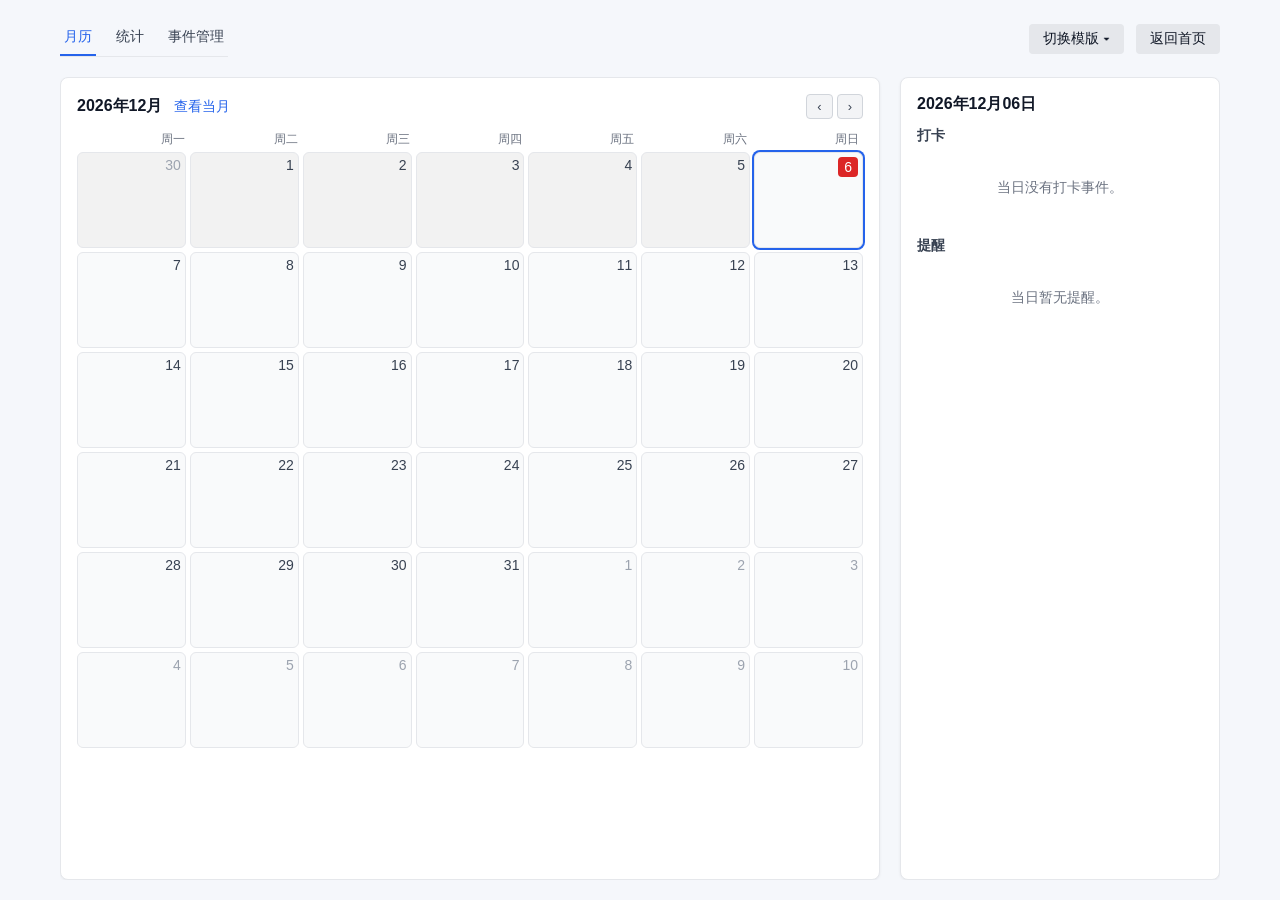
==== commit e8ff404f: "feat: persist app state in tables and polish checkin/vocab UI - store checkin calendar, vocab words/" ====
--- a/static/checkin.html
+++ b/static/checkin.html
@@ -24,9 +24,8 @@
             <button type="button" class="nav-tab" data-page="events">事件管理</button>
         </div>
         <div class="header-actions">
-            <button type="button" class="btn" id="btn-export-checkin">导出数据</button>
-            <div id="theme-switcher-container"></div>
-            <button type="button" class="btn btn-go-home" id="btn-go-home">返回首页</button>
+            <div id="theme-switcher-container" class="header-action-extra"></div>
+            <button type="button" class="btn btn-go-home" id="btn-go-home" title="返回首页" aria-label="返回首页"><span class="btn-go-home-icon" aria-hidden="true">⌂</span><span class="btn-go-home-text">返回首页</span></button>
         </div>
     </div>
 
@@ -93,10 +92,6 @@
                 <button type="button" class="event-type-tab active" data-type="checkin">打卡</button>
                 <button type="button" class="event-type-tab" data-type="reminder">提醒</button>
                 <button type="button" class="event-type-tab" data-type="labels">日期标签</button>
-            </div>
-            <div class="event-type-tabs-actions">
-                <button type="button" class="btn btn-ghost" id="btn-import-checkin">导入数据</button>
-                <input type="file" id="input-import-checkin" accept="application/json" style="display:none">
             </div>
         </div>
 
--- a/static/style.css
+++ b/static/style.css
@@ -15,7 +15,19 @@
     font-family: -apple-system, BlinkMacSystemFont, "Helvetica Neue", Arial, "PingFang SC", "Microsoft YaHei", sans-serif;
     background-color: #f5f7fb;
     color: #222;
-    overflow: hidden; /* 页面整体不滚动，只让列表区域滚动 */
+    overflow: hidden; /* 桌面：页面整体不滚动，只让列表区域滚动 */
+}
+
+/* 移动端（H5）下允许整页滚动，避免首页 / 待办等页面无法拉到底部 */
+@media (max-width: 720px) {
+    body {
+        overflow: auto;
+    }
+
+    /* 首页 H5：保留前四项入口（每日打卡、学习笔记、单词本、待办事项），隐藏后续操作按钮 */
+    .home-grid .home-card:nth-child(n + 5) {
+        display: none;
+    }
 }
 
 .app-container {
--- a/static/checkin.css
+++ b/static/checkin.css
@@ -56,6 +56,10 @@
     align-items: center;
     gap: 12px;
 }
+
+/* 桌面：返回首页显示文字，隐藏 icon */
+.btn-go-home-icon { display: none; }
+.btn-go-home-text { display: inline; }
 
 /* Cards */
 .card {
@@ -86,12 +90,6 @@
     min-height: 0;
 }
 
-@media (max-width: 700px) {
-    .calendar-layout {
-        grid-template-columns: 1fr;
-    }
-}
-
 .calendar-left {
     min-width: 280px;
     min-height: 0;
@@ -176,6 +174,86 @@
     gap: 4px;
 }
 
+/* 移动端（手机 H5）布局：上方固定整月日历，下方为可滚动的每日事件列表；右上角仅保留 HOME 图标 */
+@media (max-width: 720px) {
+    /* 简化导航，只保留“月历”tab，隐藏统计 / 事件管理 */
+    .nav-tabs .nav-tab[data-page="stats"],
+    .nav-tabs .nav-tab[data-page="events"],
+    #page-stats,
+    #page-events {
+        display: none !important;
+    }
+    /* 头部右侧：H5 下隐藏导出、切换模板，仅显示返回首页为 HOME 图标 */
+    #btn-export-checkin,
+    #theme-switcher-container.header-action-extra {
+        display: none !important;
+    }
+    .btn-go-home-icon { display: inline; font-size: 18px; line-height: 1; }
+    .btn-go-home-text { display: none; }
+    .btn-go-home { min-width: 36px; padding-left: 10px; padding-right: 10px; }
+
+    .app {
+        padding: 12px 12px 16px;
+    }
+
+    #page-calendar.page.active {
+        overflow: auto; /* 允许整页在手机上向下滚动，看到详情底部 */
+    }
+
+    .calendar-layout {
+        display: flex;
+        flex-direction: column;
+        gap: 12px;
+        flex: 1;
+        min-height: 0;
+    }
+
+    .calendar-left {
+        min-width: 0;
+        flex-shrink: 0;
+    }
+
+    .calendar-right {
+        min-width: 0;
+        flex: 1;
+        min-height: 0;
+    }
+
+    .calendar-card {
+        padding: 12px;
+    }
+
+    .calendar-weekday {
+        font-size: 11px;
+    }
+
+    .calendar-grid {
+        grid-auto-rows: 1fr;
+    }
+
+    .calendar-day {
+        font-size: 13px;
+        aspect-ratio: 1 / 1; /* 高宽 1:1 */
+        padding: 6px;
+    }
+
+    /* H5：仅展示日期 + 顶部图标（日期标签 / 提醒），隐藏其它详细行和打卡点 */
+    .calendar-day .day-dots,
+    .calendar-day .day-label-row,
+    .calendar-day .day-reminder-row {
+        display: none !important;
+    }
+
+    .calendar-day .day-top-label-icon,
+    .calendar-day .day-top-reminder-icon {
+        display: inline-flex;
+    }
+
+    .calendar-detail-card {
+        padding: 12px;
+    }
+}
+
 .calendar-day {
     padding: 4px 4px 4px 8px;
     border: 1px solid #e5e7eb;
@@ -198,6 +276,19 @@
     align-items: center;
     justify-content: space-between;
     flex-shrink: 0;
+}
+
+.calendar-day .day-top-right {
+    display: flex;
+    flex-direction: column; /* 第一行日期，第二行图标 */
+    align-items: flex-end;
+    gap: 2px;
+}
+
+.calendar-day .day-top-icons {
+    display: flex;
+    align-items: center;
+    gap: 2px;
 }
 
 .calendar-day .day-num {
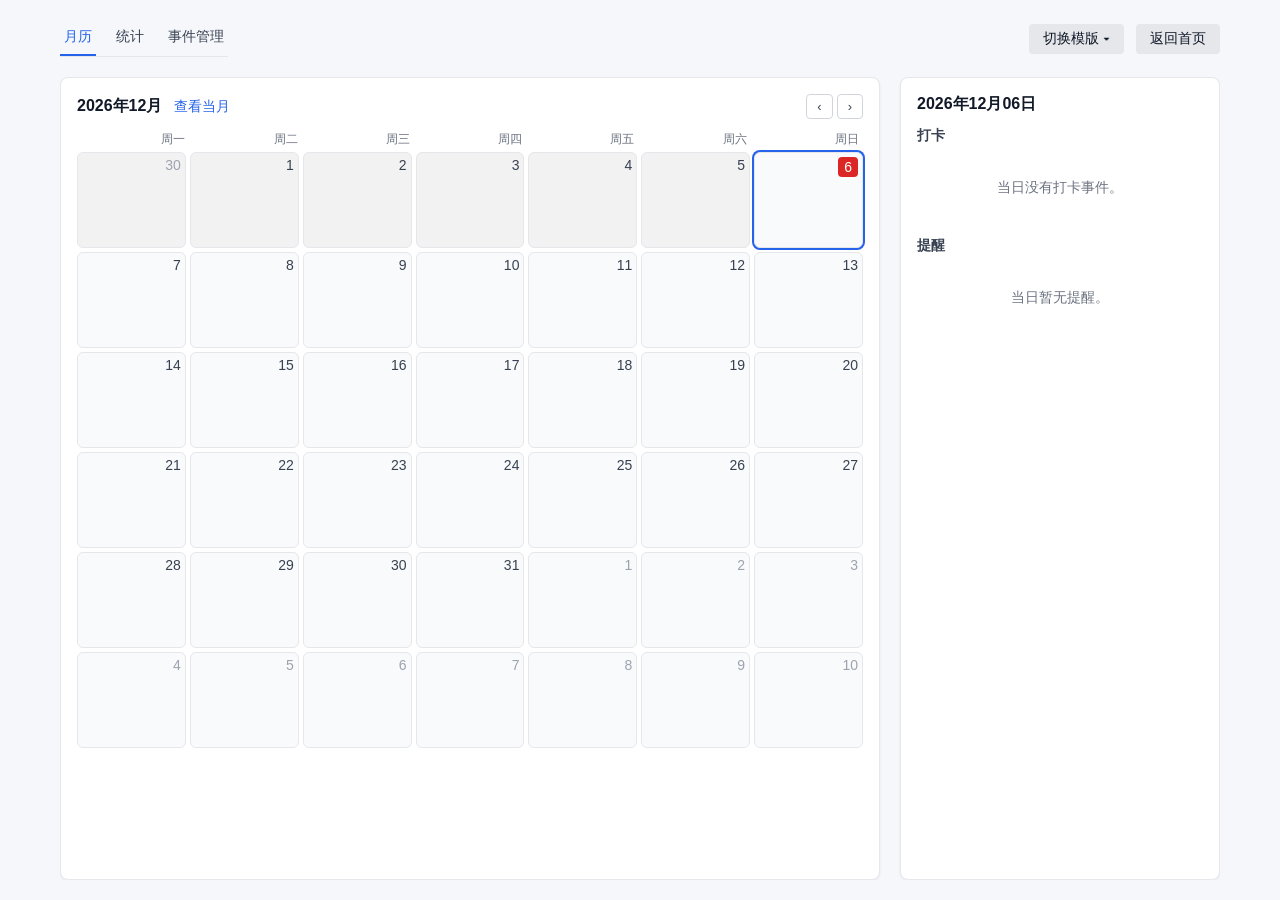
==== commit ac6a69df: "feat: unify UI modals and vocab/bookmarks flows Made-with: Cursor" ====
--- a/static/checkin.html
+++ b/static/checkin.html
@@ -310,7 +310,6 @@
                     <div class="event-form-field-actions-btns">
                         <button type="button" class="btn primary" id="btn-add-label">添加</button>
                         <button type="button" class="btn btn-ghost" id="btn-fetch-holidays">获取中国节假日</button>
-                        <span id="holiday-fetch-status" class="holiday-status"></span>
                     </div>
                 </div>
             </div>
@@ -443,14 +442,33 @@
     </div>
 </div>
 
-<!-- Modal: Delete Event -->
-<div id="delete-event-modal" class="modal-overlay hidden">
-    <div class="modal">
-        <h3 class="modal-title">确认删除</h3>
-        <p class="delete-event-msg" id="delete-event-msg"></p>
-        <div class="modal-actions">
+<!-- Modal: Delete Event / Label（全局确认弹窗样式） -->
+<div id="delete-event-modal" class="ui-modal-overlay hidden" role="dialog" aria-modal="true" aria-label="操作提示">
+    <div class="ui-modal">
+        <div class="ui-modal-header">
+            <div class="ui-modal-title">操作提示</div>
+        </div>
+        <div class="ui-modal-body">
+            <div class="ui-modal-body-text delete-event-msg" id="delete-event-msg"></div>
+        </div>
+        <div class="ui-modal-actions">
             <button type="button" class="btn btn-ghost" id="btn-delete-cancel">取消</button>
-            <button type="button" class="btn btn-edit-event" id="btn-delete-confirm">确认删除</button>
+            <button type="button" class="btn primary" id="btn-delete-confirm">确认删除</button>
+        </div>
+    </div>
+</div>
+
+<!-- Loading Modal: Fetch China Holidays（全局 Loading 弹窗样式） -->
+<div id="holiday-loading-modal" class="ui-modal-overlay hidden" role="dialog" aria-modal="true" aria-label="操作提示">
+    <div class="ui-modal ui-modal--loading">
+        <div class="ui-modal-header">
+            <div class="ui-modal-title">操作提示</div>
+        </div>
+        <div class="ui-modal-body">
+            <div class="ui-modal-body-row">
+                <div class="ui-modal-spinner" aria-hidden="true"></div>
+                <div class="ui-modal-body-text">正在获取中国节假日，请稍候…</div>
+            </div>
         </div>
     </div>
 </div>
--- a/static/style.css
+++ b/static/style.css
@@ -18,10 +18,19 @@
     overflow: hidden; /* 桌面：页面整体不滚动，只让列表区域滚动 */
 }
 
+/* 学习笔记页面：无论桌面/移动端都不整页滚动，只在编辑区内部滚动 */
+body.notes-page {
+    overflow: hidden;
+}
+
 /* 移动端（H5）下允许整页滚动，避免首页 / 待办等页面无法拉到底部 */
 @media (max-width: 720px) {
     body {
         overflow: auto;
+    }
+
+    body.notes-page {
+        overflow: hidden;
     }
 
     /* 首页 H5：保留前四项入口（每日打卡、学习笔记、单词本、待办事项），隐藏后续操作按钮 */
@@ -268,6 +277,18 @@
     background-color: #1d4ed8;
 }
 
+/* 幽灵按钮（用于弹窗取消/确认等） */
+.btn.btn-ghost,
+.btn.ghost {
+    background-color: #ffffff;
+    border: 1px solid #d1d5db;
+    color: #374151;
+}
+.btn.btn-ghost:hover:not(:disabled),
+.btn.ghost:hover:not(:disabled) {
+    background-color: #f3f4f6;
+}
+
 /* 危险按钮（幽灵样式）：用于删除、危险操作 */
 .btn-ghost-danger {
     background-color: #ffffff;
@@ -281,6 +302,164 @@
 .btn:active:not(:disabled) {
     transform: translateY(1px);
     box-shadow: none;
+}
+
+/* =========================
+   UI 规范：提示弹窗（Modal）
+   - 确认弹窗 / 提示弹窗 / Loading 弹窗
+   ========================= */
+.ui-modal-overlay {
+    position: fixed;
+    inset: 0;
+    background: rgba(0, 0, 0, 0.4);
+    display: flex;
+    align-items: center;
+    justify-content: center;
+    z-index: 3000; /* 必须始终高于抽屉/其它弹层，保持置顶 */
+}
+.ui-modal-overlay.hidden {
+    display: none;
+}
+.ui-modal {
+    width: 320px;
+    min-height: 180px;
+    background: #fff;
+    border: 1px solid #e5e7eb;
+    border-radius: 8px;
+    box-shadow: 0 10px 30px rgba(15, 23, 42, 0.18);
+    overflow: hidden;
+    display: flex;
+    flex-direction: column;
+}
+.ui-modal--loading {
+    height: 200px;
+    min-height: 200px;
+}
+.ui-modal-header {
+    height: 40px;
+    display: flex;
+    align-items: center;
+    padding: 0 20px;
+    border-bottom: 1px solid #e5e7eb;
+    flex-shrink: 0;
+}
+.ui-modal-title {
+    font-size: 14px;
+    font-weight: 600;
+    color: #111827;
+    margin: 0;
+}
+.ui-modal-body {
+    padding: 20px 20px 0 20px;
+    font-size: 13px;
+    color: #374151;
+    flex: 1;
+}
+.ui-modal-body-text {
+    margin: 0;
+}
+.ui-modal-dynamic {
+    color: #2563eb; /* 当前主题主色 primary */
+    font-weight: 600;
+}
+.ui-modal-body-row {
+    display: flex;
+    align-items: center;
+    gap: 12px;
+}
+.ui-modal-actions {
+    padding: 0 20px 20px 20px;
+    display: flex;
+    justify-content: flex-end;
+    gap: 8px;
+    flex-shrink: 0;
+}
+.ui-modal-actions .btn {
+    height: 32px;
+    box-sizing: border-box;
+}
+
+/* Loading 图标 */
+.ui-modal-spinner {
+    width: 18px;
+    height: 18px;
+    border-radius: 50%;
+    border: 2px solid #d1d5db;
+    border-top-color: #2563eb;
+    animation: uiSpin 0.9s linear infinite;
+    flex-shrink: 0;
+}
+@keyframes uiSpin {
+    to {
+        transform: rotate(360deg);
+    }
+}
+
+/* =========================
+   UI 规范：输入弹窗（Input Modal）
+   - 用于带表单字段的输入确认
+   - 层级仅低于确认/提示弹窗一层
+   ========================= */
+.ui-input-modal-overlay {
+    position: fixed;
+    inset: 0;
+    background: rgba(0, 0, 0, 0.4);
+    display: flex;
+    align-items: center;
+    justify-content: center;
+    z-index: 2990; /* 仅比 .ui-modal-overlay(3000) 低一层 */
+}
+.ui-input-modal-overlay.hidden {
+    display: none;
+}
+.ui-input-modal {
+    width: 480px;
+    max-width: calc(100vw - 40px);
+    background: #fff;
+    border: 1px solid #e5e7eb;
+    border-radius: 8px;
+    box-shadow: 0 10px 30px rgba(15, 23, 42, 0.18);
+    overflow: hidden;
+    display: flex;
+    flex-direction: column;
+    max-height: 600px; /* 超出时内容区滚动 */
+}
+.ui-input-modal-header {
+    height: 40px;
+    display: flex;
+    align-items: center;
+    padding: 0 20px;
+    border-bottom: 1px solid #e5e7eb;
+    flex-shrink: 0;
+}
+.ui-input-modal-title {
+    font-size: 14px;
+    font-weight: 600;
+    color: #111827;
+    margin: 0;
+}
+.ui-input-modal-body {
+    padding: 20px;
+    font-size: 13px;
+    color: #374151;
+    flex: 1;
+    overflow: auto; /* 超过 600px 时在内容区滚动 */
+}
+.ui-input-modal-actions {
+    padding: 0 20px 20px 20px;
+    display: flex;
+    justify-content: flex-end;
+    gap: 8px; /* 按钮间距 8px */
+    flex-shrink: 0;
+}
+.ui-input-modal-actions .btn {
+    height: 32px; /* 按钮高度 32px */
+    box-sizing: border-box;
+}
+
+/* 输入弹窗内的下拉单选面板默认高度（max-height） */
+.ui-input-modal .select-panel {
+    max-height: 120px;
 }
 
 .selected-dir {
@@ -939,6 +1118,16 @@
 .notes-cat-name { font-size: 14px; color: #111827; font-weight: 500; word-break: break-word; }
 .notes-cat-edit-input { flex: 1; min-width: 0; height: 36px; box-sizing: border-box; }
 .notes-cat-actions { display: inline-flex; align-items: center; gap: 8px; flex-shrink: 0; }
+.notes-cat-count {
+    font-size: 12px; /* UI 规范：辅助/标签 */
+    color: #6b7280;
+    white-space: nowrap;
+    margin-right: 4px;
+}
+.notes-cat-count-num {
+    color: #2563eb; /* UI 规范：主色 primary */
+    font-weight: 600;
+}
 .notes-cat-actions .btn {
     height: 30px;
     padding: 0 10px;
@@ -1010,7 +1199,7 @@
 .notes-detail-content {
     flex: 1;
     min-height: 0;
-    overflow-y: auto;
+    overflow-y: hidden; /* 右侧表单区不整体滚动，避免工具栏滚出可视区 */
     overflow-x: hidden;
     padding: 20px 24px 24px;
     scrollbar-width: none;
@@ -1105,13 +1294,17 @@
 .note-editor-wrap {
     width: 1000px;
     max-width: 100%;
-    height: 520px;
+    /* 默认高度：原先固定 520px。改为在不同屏幕下自适应，避免被底部操作栏遮挡 */
+    height: calc(100vh - 320px);
+    max-height: 520px;
+    min-height: 320px;
     background-color: #fff;
     border: 1px solid #d1d5db;
     border-radius: 8px;
     overflow: hidden;
     display: flex;
     flex-direction: column;
+    margin-bottom: 24px; /* 底部留白与页面左右间距一致，避免贴近 footbar */
 }
 
 .note-editor-wrap .ql-toolbar {
@@ -1124,6 +1317,11 @@
     flex: 1;
     font-size: 14px;
     border: none !important;
+    overflow-y: auto; /* 仅内容区域滚动 */
+}
+
+.note-editor-wrap .ql-editor {
+    padding-bottom: 48px; /* 避免内容过长时最后一行贴边不可见 */
 }
 
 .notes-actions {
@@ -1134,8 +1332,28 @@
 
 .notes-actions-inner {
     display: flex;
-    justify-content: flex-end;
+    justify-content: space-between;
+    align-items: center;
     gap: 12px;
+}
+
+.notes-actions-left {
+    display: flex;
+    align-items: center;
+    min-width: 0;
+}
+
+.notes-actions-right {
+    display: inline-flex;
+    align-items: center;
+    gap: 12px;
+    flex-shrink: 0;
+}
+
+.notes-actions-hint {
+    font-size: 12px; /* UI 规范：小字 */
+    color: #6b7280;
+    white-space: nowrap;
 }
 
 .notes-action-btn {
@@ -1401,3 +1619,25 @@
     width: 100%;
 }
 
+/* 英文复习 - 词形字段一行显示两个条目（开始复习 / 复习错题） */
+#quiz-wrong-forms,
+#quiz-detail-forms {
+    display: flex;
+    flex-wrap: wrap;
+    column-gap: 16px;
+    row-gap: 4px;
+}
+#quiz-wrong-forms .quiz-form-item,
+#quiz-detail-forms .quiz-form-item {
+    flex: 0 0 calc(50% - 8px);
+    font-size: 13px;
+    color: #4b5563;
+    display: flex;
+    align-items: baseline;
+    gap: 4px;
+}
+#quiz-wrong-forms .quiz-form-label,
+#quiz-detail-forms .quiz-form-label {
+    color: #6b7280;
+}
+
--- a/static/theme.css
+++ b/static/theme.css
@@ -439,6 +439,45 @@
 html[data-theme="dark"] .app .modal-overlay {
     background: rgba(0, 0, 0, 0.55) !important;
 }
+html[data-theme="dark"] .ui-modal-overlay {
+    background: rgba(0, 0, 0, 0.55) !important;
+}
+html[data-theme="dark"] .ui-modal {
+    background-color: #1E2228 !important;
+    border-color: #2A3038 !important;
+}
+html[data-theme="dark"] .ui-modal-title {
+    color: rgba(255, 255, 255, 0.87) !important;
+}
+html[data-theme="dark"] .ui-modal-body {
+    color: rgba(255, 255, 255, 0.72) !important;
+}
+html[data-theme="dark"] .ui-modal-header {
+    border-bottom-color: #2A3038 !important;
+}
+html[data-theme="dark"] .ui-modal-spinner {
+    border-color: #2A3038 !important;
+    border-top-color: #4A9EFF !important;
+}
+html[data-theme="dark"] .ui-modal-dynamic {
+    color: #4A9EFF !important; /* dark 主题 primary */
+}
+html[data-theme="dark"] .ui-input-modal-overlay {
+    background: rgba(0, 0, 0, 0.55) !important;
+}
+html[data-theme="dark"] .ui-input-modal {
+    background-color: #1E2228 !important;
+    border-color: #2A3038 !important;
+}
+html[data-theme="dark"] .ui-input-modal-title {
+    color: rgba(255, 255, 255, 0.87) !important;
+}
+html[data-theme="dark"] .ui-input-modal-body {
+    color: rgba(255, 255, 255, 0.72) !important;
+}
+html[data-theme="dark"] .ui-input-modal-header {
+    border-bottom-color: #2A3038 !important;
+}
 html[data-theme="dark"] .app .add-event-form input,
 html[data-theme="dark"] .app .add-event-form input[type="text"],
 html[data-theme="dark"] .app .add-event-form input[type="date"],
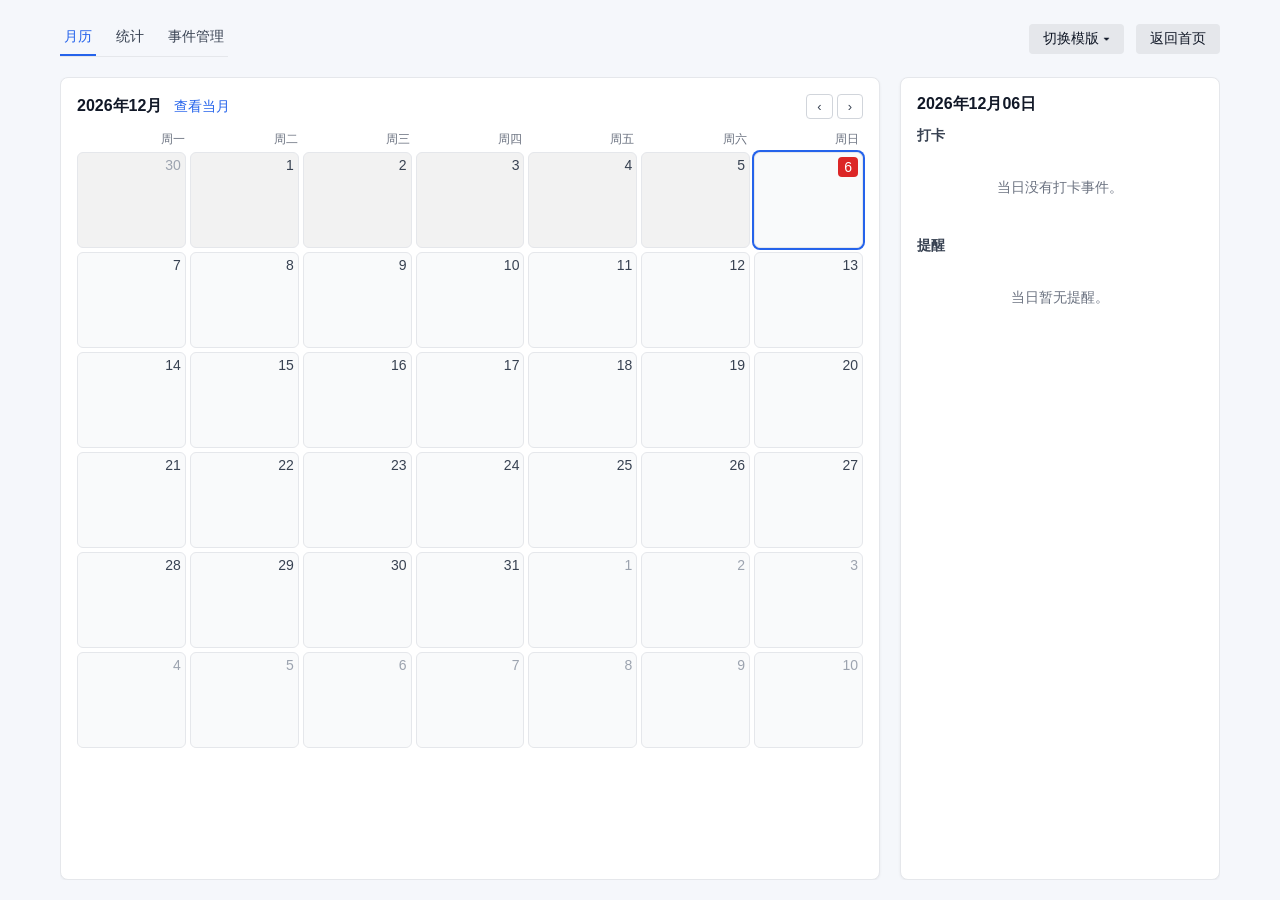
==== commit d6fa614b: "feat: stabilize checkin event forms and sync assets Unify the checkin event-management form behavior" ====
--- a/static/checkin.html
+++ b/static/checkin.html
@@ -11,9 +11,9 @@
     <link rel="icon" type="image/png" href="/static/frog.png">
     <link rel="manifest" href="/static/checkin-manifest.json">
     <link rel="apple-touch-icon" href="/static/checkin-icon.svg">
-    <link rel="stylesheet" href="/static/style.css">
-    <link rel="stylesheet" href="/static/theme.css">
-    <link rel="stylesheet" href="/static/checkin.css">
+    <link rel="stylesheet" href="/static/style.css?v=20260323142431">
+    <link rel="stylesheet" href="/static/theme.css?v=20260323142431">
+    <link rel="stylesheet" href="/static/checkin.css?v=20260323142431">
 </head>
 <body>
 <div id="app" class="app">
@@ -92,6 +92,7 @@
                 <button type="button" class="event-type-tab active" data-type="checkin">打卡</button>
                 <button type="button" class="event-type-tab" data-type="reminder">提醒</button>
                 <button type="button" class="event-type-tab" data-type="labels">日期标签</button>
+                <button type="button" class="event-type-tab" data-type="caldav">同步配置</button>
             </div>
         </div>
 
@@ -186,113 +187,58 @@
                     </div>
                 </div>
                 <div id="label-annual-fields" class="event-form-field-group">
-                    <div class="event-form-field">
-                        <div class="custom-select-wrap">
-                            <div class="custom-select-trigger" id="label-month-trigger" data-target="label-month" tabindex="0">月</div>
-                            <div class="custom-select-dropdown" id="label-month-dropdown">
-                                <div class="custom-select-option" data-value="">月</div>
-                                <div class="custom-select-option" data-value="1">1</div>
-                                <div class="custom-select-option" data-value="2">2</div>
-                                <div class="custom-select-option" data-value="3">3</div>
-                                <div class="custom-select-option" data-value="4">4</div>
-                                <div class="custom-select-option" data-value="5">5</div>
-                                <div class="custom-select-option" data-value="6">6</div>
-                                <div class="custom-select-option" data-value="7">7</div>
-                                <div class="custom-select-option" data-value="8">8</div>
-                                <div class="custom-select-option" data-value="9">9</div>
-                                <div class="custom-select-option" data-value="10">10</div>
-                                <div class="custom-select-option" data-value="11">11</div>
-                                <div class="custom-select-option" data-value="12">12</div>
-                            </div>
-                            <select id="label-month" class="event-form-select custom-select-hidden" aria-hidden="true">
-                                <option value="">月</option>
-                                <option value="1">1</option>
-                                <option value="2">2</option>
-                                <option value="3">3</option>
-                                <option value="4">4</option>
-                                <option value="5">5</option>
-                                <option value="6">6</option>
-                                <option value="7">7</option>
-                                <option value="8">8</option>
-                                <option value="9">9</option>
-                                <option value="10">10</option>
-                                <option value="11">11</option>
-                                <option value="12">12</option>
-                            </select>
-                        </div>
-                    </div>
-                    <div class="event-form-field">
-                        <div class="custom-select-wrap">
-                            <div class="custom-select-trigger" id="label-day-trigger" data-target="label-day" tabindex="0">日</div>
-                            <div class="custom-select-dropdown" id="label-day-dropdown">
-                                <div class="custom-select-option" data-value="">日</div>
-                                <div class="custom-select-option" data-value="1">1</div>
-                                <div class="custom-select-option" data-value="2">2</div>
-                                <div class="custom-select-option" data-value="3">3</div>
-                                <div class="custom-select-option" data-value="4">4</div>
-                                <div class="custom-select-option" data-value="5">5</div>
-                                <div class="custom-select-option" data-value="6">6</div>
-                                <div class="custom-select-option" data-value="7">7</div>
-                                <div class="custom-select-option" data-value="8">8</div>
-                                <div class="custom-select-option" data-value="9">9</div>
-                                <div class="custom-select-option" data-value="10">10</div>
-                                <div class="custom-select-option" data-value="11">11</div>
-                                <div class="custom-select-option" data-value="12">12</div>
-                                <div class="custom-select-option" data-value="13">13</div>
-                                <div class="custom-select-option" data-value="14">14</div>
-                                <div class="custom-select-option" data-value="15">15</div>
-                                <div class="custom-select-option" data-value="16">16</div>
-                                <div class="custom-select-option" data-value="17">17</div>
-                                <div class="custom-select-option" data-value="18">18</div>
-                                <div class="custom-select-option" data-value="19">19</div>
-                                <div class="custom-select-option" data-value="20">20</div>
-                                <div class="custom-select-option" data-value="21">21</div>
-                                <div class="custom-select-option" data-value="22">22</div>
-                                <div class="custom-select-option" data-value="23">23</div>
-                                <div class="custom-select-option" data-value="24">24</div>
-                                <div class="custom-select-option" data-value="25">25</div>
-                                <div class="custom-select-option" data-value="26">26</div>
-                                <div class="custom-select-option" data-value="27">27</div>
-                                <div class="custom-select-option" data-value="28">28</div>
-                                <div class="custom-select-option" data-value="29">29</div>
-                                <div class="custom-select-option" data-value="30">30</div>
-                                <div class="custom-select-option" data-value="31">31</div>
-                            </div>
-                            <select id="label-day" class="event-form-select custom-select-hidden" aria-hidden="true">
-                                <option value="">日</option>
-                                <option value="1">1</option>
-                                <option value="2">2</option>
-                                <option value="3">3</option>
-                                <option value="4">4</option>
-                                <option value="5">5</option>
-                                <option value="6">6</option>
-                                <option value="7">7</option>
-                                <option value="8">8</option>
-                                <option value="9">9</option>
-                                <option value="10">10</option>
-                                <option value="11">11</option>
-                                <option value="12">12</option>
-                                <option value="13">13</option>
-                                <option value="14">14</option>
-                                <option value="15">15</option>
-                                <option value="16">16</option>
-                                <option value="17">17</option>
-                                <option value="18">18</option>
-                                <option value="19">19</option>
-                                <option value="20">20</option>
-                                <option value="21">21</option>
-                                <option value="22">22</option>
-                                <option value="23">23</option>
-                                <option value="24">24</option>
-                                <option value="25">25</option>
-                                <option value="26">26</option>
-                                <option value="27">27</option>
-                                <option value="28">28</option>
-                                <option value="29">29</option>
-                                <option value="30">30</option>
-                                <option value="31">31</option>
-                            </select>
-                        </div>
+                    <div class="event-form-field event-form-field-label-md">
+                        <select id="label-month" class="event-form-select" data-ui-select="single" aria-label="月">
+                            <option value="">月</option>
+                            <option value="1">1</option>
+                            <option value="2">2</option>
+                            <option value="3">3</option>
+                            <option value="4">4</option>
+                            <option value="5">5</option>
+                            <option value="6">6</option>
+                            <option value="7">7</option>
+                            <option value="8">8</option>
+                            <option value="9">9</option>
+                            <option value="10">10</option>
+                            <option value="11">11</option>
+                            <option value="12">12</option>
+                        </select>
+                    </div>
+                    <div class="event-form-field event-form-field-label-md">
+                        <select id="label-day" class="event-form-select" data-ui-select="single" aria-label="日">
+                            <option value="">日</option>
+                            <option value="1">1</option>
+                            <option value="2">2</option>
+                            <option value="3">3</option>
+                            <option value="4">4</option>
+                            <option value="5">5</option>
+                            <option value="6">6</option>
+                            <option value="7">7</option>
+                            <option value="8">8</option>
+                            <option value="9">9</option>
+                            <option value="10">10</option>
+                            <option value="11">11</option>
+                            <option value="12">12</option>
+                            <option value="13">13</option>
+                            <option value="14">14</option>
+                            <option value="15">15</option>
+                            <option value="16">16</option>
+                            <option value="17">17</option>
+                            <option value="18">18</option>
+                            <option value="19">19</option>
+                            <option value="20">20</option>
+                            <option value="21">21</option>
+                            <option value="22">22</option>
+                            <option value="23">23</option>
+                            <option value="24">24</option>
+                            <option value="25">25</option>
+                            <option value="26">26</option>
+                            <option value="27">27</option>
+                            <option value="28">28</option>
+                            <option value="29">29</option>
+                            <option value="30">30</option>
+                            <option value="31">31</option>
+                        </select>
                     </div>
                 </div>
                 <div class="event-form-field">
@@ -315,7 +261,7 @@
             </div>
         </div>
 
-        <div class="card event-list-card">
+        <div class="card event-list-card" id="event-list-card">
             <div class="event-list-header">
                 <h3 class="card-title" id="event-list-title">打卡列表</h3>
                 <div class="event-list-filters inline-fields-gap">
@@ -343,6 +289,34 @@
                 <p class="empty-state">暂无打卡事件，请先添加</p>
             </div>
         </div>
+
+        <!-- CalDAV Sync Panel -->
+        <div id="event-sync-panel" class="card" style="margin-top:16px; display:none;">
+            <h3 class="card-title">日历同步（CalDAV）</h3>
+            <div class="event-form-field-group" style="display:block; margin-top:12px;">
+                <div class="event-form-field">
+                    <input type="text" id="caldav-url" class="field-control" placeholder="CalDAV 根地址（DAV URL）" />
+                </div>
+                <div class="event-form-field">
+                    <input type="text" id="caldav-calendar-url" class="field-control" placeholder="目标日历集合 URL（Calendar Collection）" />
+                </div>
+                <div class="event-form-field" style="display:flex; gap:12px;">
+                    <input type="text" id="caldav-username" class="field-control" placeholder="用户名" />
+                </div>
+                <div class="event-form-field">
+                    <input type="password" id="caldav-password" class="field-control" placeholder="密码 / 应用密码" />
+                </div>
+            </div>
+            <div class="event-form-field event-form-field-actions" style="margin-top:12px;">
+                <div class="event-form-field-actions-btns">
+                    <button type="button" class="btn primary" id="btn-caldav-save-sync">保存并同步</button>
+                    <button type="button" class="btn btn-ghost" id="btn-caldav-sync-now">立即同步</button>
+                </div>
+            </div>
+            <p class="add-event-hint" style="margin-top:8px; margin-bottom:0;">
+                同步间隔：每小时（单向写入）。需要先配置 CalDAV。
+            </p>
+        </div>
     </div>
 </div>
 
@@ -473,10 +447,25 @@
     </div>
 </div>
 
+<!-- Loading Modal: CalDAV Sync -->
+<div id="caldav-sync-loading-modal" class="ui-modal-overlay hidden" role="dialog" aria-modal="true" aria-label="操作提示">
+    <div class="ui-modal ui-modal--loading">
+        <div class="ui-modal-header">
+            <div class="ui-modal-title">操作提示</div>
+        </div>
+        <div class="ui-modal-body">
+            <div class="ui-modal-body-row">
+                <div class="ui-modal-spinner" aria-hidden="true"></div>
+                <div class="ui-modal-body-text">正在同步到日历，请稍候…</div>
+            </div>
+        </div>
+    </div>
+</div>
+
 <div id="toast" class="toast-info"></div>
 
-<script src="/static/theme-switcher.js"></script>
-<script src="/static/ui-select.js"></script>
-<script src="/static/checkin.js"></script>
+<script src="/static/theme-switcher.js?v=20260323142431"></script>
+<script src="/static/ui-select.js?v=20260323142431"></script>
+<script src="/static/checkin.js?v=20260323142431"></script>
 </body>
 </html>
--- a/static/style.css
+++ b/static/style.css
@@ -188,6 +188,13 @@
     cursor: pointer;
     user-select: none;
     background: #fff;
+}
+
+/* trigger 同时带 .field-control 时会继承 min-width:180px，窄组合框内会溢出盖住相邻控件 */
+.select-combobox > .select-trigger.field-control {
+    min-width: 0;
+    max-width: 100%;
+    box-sizing: border-box;
 }
 .select-trigger-text {
     overflow: hidden;
@@ -1009,6 +1016,7 @@
 }
 
 /* select-trigger 复用了 .field-control，会带默认 min-width:180px；这里必须覆盖为 100px */
+.notes-filter-row .select-combobox > .select-trigger.field-control,
 .notes-filter-row .select-trigger {
     min-width: 100px;
 }
--- a/static/checkin.css
+++ b/static/checkin.css
@@ -685,6 +685,18 @@
     overflow: visible; /* 确保内部下拉面板不会被卡片边框裁剪 */
 }
 
+/* 仅“新增提醒/新增日期标签”卡片做紧凑化，减少视觉高度 */
+#event-form-reminder.card,
+#event-form-labels.card {
+    padding: 12px 12px 10px;
+    margin-bottom: 12px;
+}
+
+#event-form-reminder .card-title,
+#event-form-labels .card-title {
+    margin-bottom: 8px;
+}
+
 .event-form-labels-row {
     gap: 10px; /* 字段间距 10px，与新增打卡区保持一致 */
     flex-wrap: nowrap; /* 新增日期标签区：一行显示 */
@@ -1359,6 +1371,387 @@
     background: #dc2626;
 }
 
+/* Events add forms: keep fields on same line (row), width 400px */
+#event-form-checkin .event-form-checkin-row {
+    display: flex;
+    flex-direction: row;
+    align-items: flex-end;
+    flex-wrap: wrap;
+    gap: 12px;
+}
+
+/* 新增打卡：按控件精确宽度覆盖默认 400px */
+#event-form-checkin .event-form-checkin-row .event-form-field {
+    width: auto;
+    max-width: 100%;
+}
+
+#event-form-checkin #checkin-name {
+    width: 200px;
+    min-width: 200px;
+}
+
+/* 颜色：以颜色 HEX 输入框为准 */
+#event-form-checkin #checkin-color-hex {
+    width: 80px;
+    min-width: 80px;
+}
+
+#event-form-checkin #checkin-date-start {
+    width: 160px;
+    min-width: 160px;
+}
+
+#event-form-checkin #checkin-date-end {
+    width: 160px;
+    min-width: 160px;
+}
+
+#event-form-checkin #btn-add-checkin {
+    width: 80px;
+}
+
+/* 强制单行：使用 flex + nowrap，超出时横向滚动 */
+#event-form-reminder .event-form-checkin-row.event-form-reminder-row {
+    display: flex !important;
+    flex-direction: row;
+    flex-wrap: nowrap !important;
+    align-items: flex-start;
+    gap: 12px;
+    min-width: 0;
+    overflow-x: visible;
+    overflow-y: visible;
+    -webkit-overflow-scrolling: touch;
+    width: 100%;
+    max-width: 100%;
+    box-sizing: border-box;
+    padding-bottom: 0;
+}
+
+/* 新增提醒：各字段外层不占 400px，保证同一行排布 */
+#event-form-reminder .event-form-checkin-row.event-form-reminder-row .event-form-field,
+#event-form-reminder .event-form-checkin-row.event-form-reminder-row .event-form-field-group {
+    width: auto !important;
+    max-width: 100%;
+    min-width: 0;
+    flex: 0 0 auto;
+}
+
+#event-form-labels .event-form-checkin-row.event-form-labels-row {
+    display: flex !important;
+    flex-direction: row;
+    flex-wrap: nowrap !important;
+    align-items: flex-start;
+    gap: 10px;
+    min-width: 0;
+    overflow-x: visible;
+    overflow-y: visible;
+    -webkit-overflow-scrolling: touch;
+    width: 100%;
+    max-width: 100%;
+    box-sizing: border-box;
+    padding-bottom: 0;
+}
+
+#event-form-labels .event-form-checkin-row.event-form-labels-row > .event-form-field,
+#event-form-labels .event-form-checkin-row.event-form-labels-row > .event-form-field-group {
+    flex: 0 0 auto;
+    align-self: flex-start;
+}
+
+#event-form-reminder .event-form-checkin-row.event-form-reminder-row > .event-form-field,
+#event-form-reminder .event-form-checkin-row.event-form-reminder-row > .event-form-field-group {
+    align-self: flex-start;
+}
+
+/* 兜底：若 ui-select 在同一字段被重复增强，隐藏第 2 个及之后的组合框（避免高度叠成“3行”观感） */
+#event-form-reminder .event-form-field > .select-combobox ~ .select-combobox,
+#event-form-labels .event-form-field > .select-combobox ~ .select-combobox {
+    display: none !important;
+}
+
+/* 仅打卡表单使用 400px 字段宽；日期标签另用下方精确宽度，避免每块 400px 把 flex 撑换行 */
+#event-form-checkin .event-form-field {
+    width: 400px;
+    max-width: 100%;
+}
+
+#event-form-checkin .event-form-field input[type="text"],
+#event-form-checkin .event-form-field input[type="date"] {
+    width: 400px;
+    max-width: 100%;
+}
+
+/* 新增提醒：控件宽度（不与上方 400px 通用规则混用，避免撑爆换行） */
+#event-form-reminder .event-form-field input[type="text"],
+#event-form-reminder .event-form-field input[type="date"],
+#event-form-reminder .event-form-field select.event-form-select {
+    width: 160px;
+    min-width: 120px;
+    max-width: 100%;
+    box-sizing: border-box;
+}
+
+#event-form-reminder #reminder-type,
+#event-form-reminder #reminder-date-type {
+    width: 120px;
+    min-width: 120px;
+    max-width: 120px;
+}
+
+/* Color inputs: keep preview + make hex input fill the remaining width */
+#event-form-checkin .event-form-color-inputs {
+    width: 100%;
+}
+
+#event-form-checkin #checkin-color-hex {
+    flex: 1;
+    width: auto;
+    min-width: 0;
+}
+
+/* Nested groups (specific fields / monthly / annual) stack vertically */
+#event-form-reminder .event-form-field-group {
+    width: auto;
+    max-width: 100%;
+    display: flex;
+    flex-direction: row;
+    flex-wrap: nowrap;
+    align-items: flex-end;
+    flex-shrink: 0;
+    gap: 12px;
+}
+
+#event-form-labels .event-form-field-group {
+    width: auto;
+    max-width: 100%;
+    display: flex;
+    flex-direction: row;
+    flex-wrap: nowrap;
+    align-items: flex-end;
+    flex-shrink: 0;
+    gap: 10px;
+}
+
+/* Unit fields: input should expand to fill the 400px field */
+#event-form-reminder #reminder-day-of-month {
+    width: 80px;
+    min-width: 80px;
+}
+
+/* 新增提醒：类型 + 图标同一行，不占满整行宽度 */
+#event-form-reminder .event-form-type-with-icon {
+    width: auto;
+    max-width: 100%;
+    flex-shrink: 0;
+}
+
+#event-form-reminder .event-form-type-with-icon select.event-form-select {
+    width: 120px;
+    min-width: 120px;
+    max-width: 120px;
+    flex: 0 0 120px;
+}
+
+/* 新增日期标签：月/日 与类型字段一致使用 ui-select，宽度 80px */
+#event-form-labels .event-form-field-label-md > .select-combobox {
+    width: 80px !important;
+    min-width: 80px !important;
+    max-width: 80px !important;
+    flex: 0 0 80px;
+    box-sizing: border-box;
+}
+
+/* CalDAV inputs in events page */
+#page-events #caldav-url,
+#page-events #caldav-calendar-url,
+#page-events #caldav-username,
+#page-events #caldav-password {
+    width: 400px;
+    max-width: 100%;
+}
+
+/* Operation buttons: 40px height, 120px width */
+#page-events #btn-add-checkin,
+#page-events #btn-add-reminder,
+#page-events #btn-add-label,
+#page-events #btn-fetch-holidays,
+#page-events #btn-caldav-save-sync,
+#page-events #btn-caldav-sync-now,
+#edit-event-modal .modal-actions .btn,
+#edit-reminder-modal .modal-actions .btn,
+#delete-event-modal .ui-modal-actions .btn {
+    height: 40px;
+    width: 120px;
+    padding: 0;
+    display: inline-flex;
+    align-items: center;
+    justify-content: center;
+}
+
+/* New checkin: Add button width 80px (override default 120px) */
+#page-events #btn-add-checkin {
+    width: 80px;
+}
+
+/* =========================
+   Add date labels (事件管理-新增日期标签) sizing
+   ========================= */
+/* 关键：让新增日期标签每个字段外层不再占用 400px，避免“控件宽度正确但外层仍然很宽” */
+#event-form-labels .event-form-checkin-row.event-form-labels-row .event-form-field {
+    width: auto !important;
+    max-width: 100%;
+}
+
+#event-form-labels #label-type {
+    width: 120px !important;
+    min-width: 120px !important;
+    max-width: 120px !important;
+}
+
+#event-form-labels #label-month,
+#event-form-labels #label-day {
+    width: 80px !important;
+    min-width: 80px !important;
+    max-width: 80px !important;
+    box-sizing: border-box;
+}
+
+/* 指定日期 */
+#event-form-labels #label-date {
+    width: 160px !important;
+    min-width: 160px !important;
+    max-width: 160px !important;
+}
+
+/* 标签名称 */
+#event-form-labels #label-name {
+    width: 160px !important;
+    min-width: 160px !important;
+    max-width: 160px !important;
+}
+
+/* 每年固定日期：生效开始/结束，宽度与「指定日期」一致 */
+#event-form-labels #label-annual-start,
+#event-form-labels #label-annual-end {
+    width: 160px !important;
+    min-width: 160px !important;
+    max-width: 160px !important;
+}
+
+/* 操作区与按钮并排不换行 */
+#event-form-labels .event-form-field.event-form-field-actions {
+    flex-shrink: 0;
+}
+#event-form-labels .event-form-field-actions-btns {
+    flex-wrap: nowrap;
+    white-space: nowrap;
+}
+
+/* 新增日期标签：添加 80px，获取中国节假日 120px */
+#page-events #btn-add-label {
+    width: 80px !important;
+}
+#page-events #btn-fetch-holidays {
+    width: 120px !important;
+    min-width: 120px;
+    max-width: 120px;
+    box-sizing: border-box;
+}
+
+/* Events page: unify controls/button height to 40px */
+#page-events input[type="text"],
+#page-events input[type="date"],
+#page-events input[type="number"],
+#page-events input[type="password"],
+#page-events select.event-form-select,
+#page-events .field-control,
+#page-events .custom-select-trigger {
+    height: 40px !important;
+    box-sizing: border-box;
+}
+
+/* Keep custom select trigger content vertically centered */
+#page-events .custom-select-trigger {
+    padding: 8px 12px;
+}
+
+/* ui-select 下拉面板在事件管理卡片内叠在其它控件之上，避免被遮挡 */
+#page-events .select-combobox {
+    position: relative;
+    z-index: 1;
+    min-width: 0; /* flex 子项默认 min-width:auto，配合子元素 min-width 会无法收缩 */
+    /* 不可 overflow:hidden：.select-panel 为 absolute 在组合框下方，会被裁成不可见（Firefox/Chrome 均如此） */
+    overflow: visible;
+}
+#page-events .select-panel {
+    z-index: 400;
+}
+
+/* 触摸端减少 300ms 延迟；min-width 溢出已由全局 .select-combobox > .select-trigger.field-control 处理 */
+#page-events .select-combobox .select-trigger {
+    touch-action: manipulation;
+}
+
+/*
+ * ui-select.js 中 .select-combobox 默认 width:100%。在 flex 行内（如 .event-form-type-with-icon）
+ * 父级宽度由内容决定时，百分比常解析为 0，组合框无点击区域 → “点击无响应”。
+ * 与原生 select 的 120px 规则对齐。
+ */
+#event-form-reminder .event-form-type-with-icon > .select-combobox,
+#event-form-reminder .event-form-field > .select-combobox {
+    width: 120px !important;
+    min-width: 120px !important;
+    max-width: 120px !important;
+    flex: 0 0 120px;
+    box-sizing: border-box;
+    height: 40px;
+    min-height: 40px;
+    overflow: visible;
+}
+
+#event-form-labels .event-form-field > .select-combobox {
+    width: 120px !important;
+    min-width: 120px !important;
+    max-width: 120px !important;
+    flex: 0 0 120px;
+    box-sizing: border-box;
+    height: 40px;
+    min-height: 40px;
+    overflow: visible;
+}
+
+/* 月/日窄下拉同样锁定容器高度，避免把 annual-fields 组撑高 */
+#event-form-labels .event-form-field-label-md > .select-combobox {
+    height: 40px;
+    min-height: 40px;
+    overflow: visible;
+}
+
+/* 编辑提醒弹窗内同样存在 flex + width:100% 解析为 0 的问题 */
+#edit-reminder-modal .event-form-type-with-icon > .select-combobox,
+#edit-reminder-modal .form-row > .select-combobox {
+    width: 120px !important;
+    min-width: 120px !important;
+    max-width: 120px !important;
+    flex: 0 0 120px;
+    box-sizing: border-box;
+}
+
+/* Force 40px height for date-label card buttons */
+#event-form-labels .event-form-field-actions .btn {
+    height: 40px !important;
+    box-sizing: border-box;
+}
+
+/* Keep color preview/trigger blocks aligned with 40px controls */
+#page-events .color-swatch-preview,
+#page-events .color-swatch-trigger {
+    width: 40px;
+    min-width: 40px;
+    height: 40px;
+}
+
 /* Page visibility */
 .page {
     display: none;
@@ -1386,7 +1779,8 @@
 
 #page-events .event-type-tabs-wrap,
 #page-events .event-form-checkin,
-#page-events .event-form-reminder {
+#page-events .event-form-reminder,
+#page-events .event-form-labels {
     flex-shrink: 0;
 }
 
@@ -1397,3 +1791,146 @@
     flex-direction: column;
     overflow: hidden;
 }
+
+#event-sync-panel {
+    flex: 1;
+    min-height: 0;
+    overflow: auto;
+}
+
+/* CalDAV sync fields: vertical gap 10px */
+#event-sync-panel .event-form-field-group {
+    display: flex !important;
+    flex-direction: column;
+    gap: 10px;
+}
+
+/* =========================================================
+   FINAL OVERRIDE: 事件管理-新增提醒/新增日期标签 单行 + 紧凑高度
+   说明：上方历史规则较多，这里统一兜底，避免互相覆盖导致“看似三行高度”
+   ========================================================= */
+#event-form-reminder.card,
+#event-form-labels.card {
+    padding: 16px !important;
+    margin-bottom: 10px !important;
+}
+
+#event-form-reminder .card-title,
+#event-form-labels .card-title {
+    margin: 0 0 16px !important;
+}
+
+/* 两个区域内统一使用 12px 间距（与新增打卡一致） */
+#event-form-reminder .event-form-type-with-icon {
+    gap: 12px !important;
+}
+
+#event-form-reminder .event-form-field-actions-btns,
+#event-form-labels .event-form-field-actions-btns {
+    gap: 12px !important;
+}
+
+#event-form-reminder .event-form-checkin-row.event-form-reminder-row,
+#event-form-labels .event-form-checkin-row.event-form-labels-row {
+    display: flex !important;
+    flex-direction: row !important;
+    flex-wrap: nowrap !important;
+    align-items: center !important;
+    gap: 0 !important;
+    column-gap: 0 !important;
+    row-gap: 0 !important;
+    margin: 0 !important;
+    padding: 0 !important;
+    overflow: visible !important;
+    min-height: 40px !important;
+    height: 40px !important;
+}
+
+#event-form-reminder .event-form-checkin-row.event-form-reminder-row > .event-form-field,
+#event-form-labels .event-form-checkin-row.event-form-labels-row > .event-form-field {
+    display: flex !important;
+    align-items: center !important;
+    flex: 0 0 auto !important;
+    align-self: center !important;
+    min-height: 40px !important;
+    height: 40px !important;
+    margin-top: 0 !important;
+    margin-right: 0 !important;
+    margin-bottom: 0 !important;
+    padding: 0 !important;
+}
+
+#event-form-reminder .event-form-checkin-row.event-form-reminder-row > .event-form-field-group,
+#event-form-labels .event-form-checkin-row.event-form-labels-row > .event-form-field-group {
+    /* 不覆盖 display，保留 JS 对 specific/annual 字段组的 show/hide 控制 */
+    flex: 0 0 auto !important;
+    align-self: center !important;
+    min-height: 40px !important;
+    height: 40px !important;
+    margin-top: 0 !important;
+    margin-right: 0 !important;
+    margin-bottom: 0 !important;
+    padding: 0 !important;
+}
+
+/* 日期标签：类型与月/日组统一贴齐同一顶线，避免“月/日跑到上一行” */
+#event-form-labels .event-form-checkin-row.event-form-labels-row {
+    align-items: flex-start !important;
+}
+
+#event-form-labels .event-form-checkin-row.event-form-labels-row > .event-form-field,
+#event-form-labels .event-form-checkin-row.event-form-labels-row > .event-form-field-group {
+    align-self: flex-start !important;
+}
+
+/* 覆盖通用 .event-form-field 的 column 布局，避免单控件块出现垂直偏移 */
+#event-form-labels .event-form-checkin-row.event-form-labels-row > .event-form-field,
+#event-form-labels #label-annual-fields > .event-form-field {
+    flex-direction: row !important;
+    gap: 12px !important;
+}
+
+#event-form-labels #label-annual-fields {
+    display: flex !important;
+    align-items: flex-start !important;
+}
+
+/* 组内字段保持同高，避免任一组撑高整行 */
+#event-form-reminder .event-form-field-group,
+#event-form-labels .event-form-field-group,
+#event-form-reminder .event-form-field-actions-btns,
+#event-form-labels .event-form-field-actions-btns {
+    height: 40px !important;
+    min-height: 40px !important;
+    align-items: center !important;
+    gap: 12px !important;
+    column-gap: 12px !important;
+    row-gap: 12px !important;
+}
+
+/* ui-select 容器只占 40px 高，下拉面板不参与占高 */
+#event-form-reminder .select-combobox,
+#event-form-labels .select-combobox {
+    height: 40px !important;
+    min-height: 40px !important;
+}
+
+/* 清理控件默认外边距，避免视觉上仍像 8px */
+#event-form-reminder .event-form-checkin-row.event-form-reminder-row :is(input, select, .select-combobox, .btn),
+#event-form-labels .event-form-checkin-row.event-form-labels-row :is(input, select, .select-combobox, .btn) {
+    margin: 0 !important;
+}
+
+/* 块级字段之间统一 12px（以 sibling margin 为准，避免 gap 被覆盖失效） */
+#event-form-reminder .event-form-checkin-row.event-form-reminder-row > * + *,
+#event-form-labels .event-form-checkin-row.event-form-labels-row > * + * {
+    margin-left: 12px !important;
+}
+
+/* 新增提醒：再做一层显式约束，确保脚本实测间距为 10px */
+#event-form-reminder .event-form-checkin-row.event-form-reminder-row > * {
+    margin-left: 0 !important;
+}
+#event-form-reminder .event-form-checkin-row.event-form-reminder-row > *:not(:first-child) {
+    margin-left: 12px !important;
+}
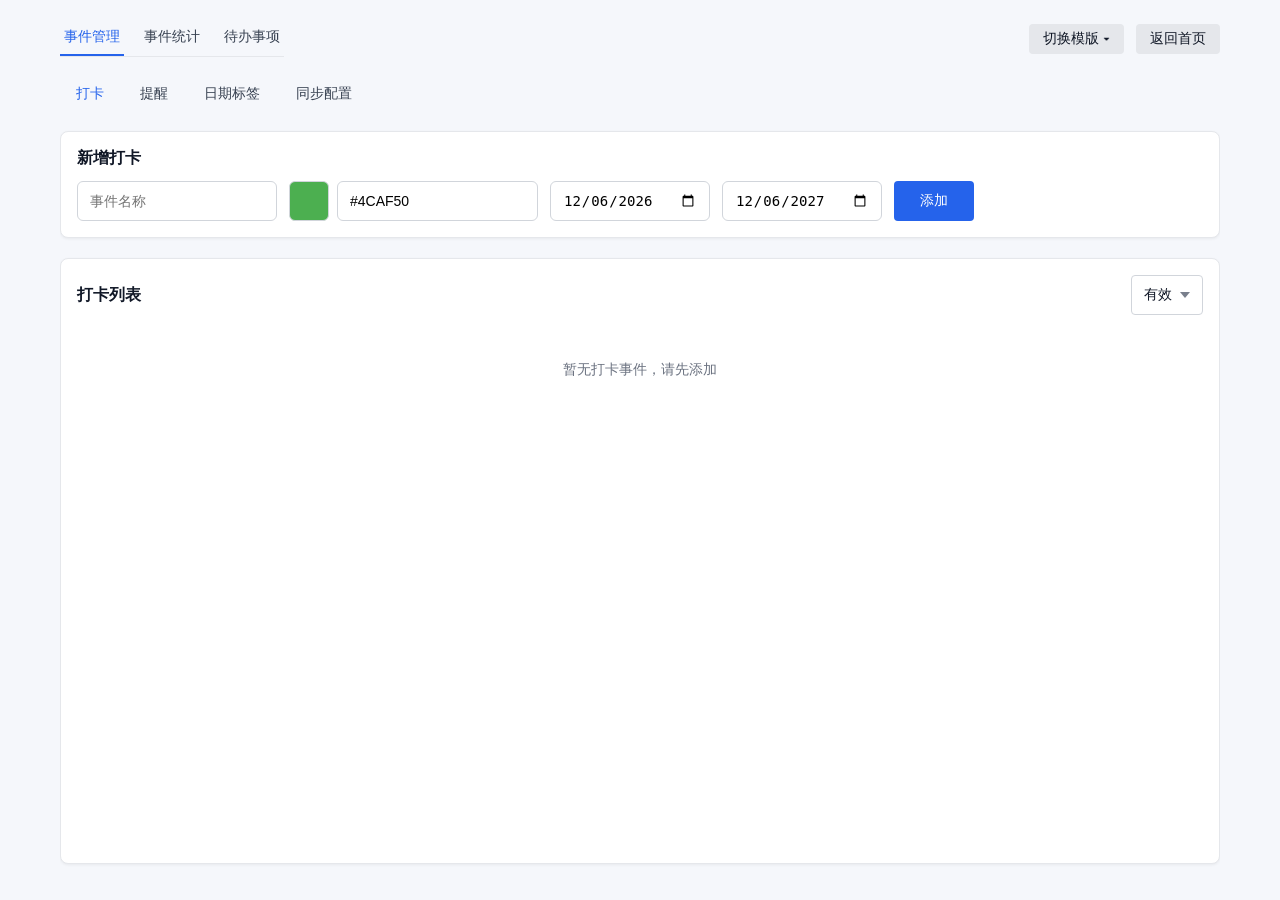
==== commit 852fd888: "feat: calendar/diary/ledger, IP monitor filters, and home LAN link helper - Add calendar and diary p" ====
--- a/static/checkin.html
+++ b/static/checkin.html
@@ -19,9 +19,9 @@
 <div id="app" class="app">
     <div class="nav-row">
         <div class="nav-tabs">
-            <button type="button" class="nav-tab active" data-page="calendar">月历</button>
-            <button type="button" class="nav-tab" data-page="stats">统计</button>
-            <button type="button" class="nav-tab" data-page="events">事件管理</button>
+            <button type="button" class="nav-tab active" data-page="events">事件管理</button>
+            <button type="button" class="nav-tab" data-page="stats">事件统计</button>
+            <button type="button" class="nav-tab" data-page="todos">待办事项</button>
         </div>
         <div class="header-actions">
             <div id="theme-switcher-container" class="header-action-extra"></div>
@@ -29,64 +29,26 @@
         </div>
     </div>
 
-    <!-- Page: Calendar -->
-    <div id="page-calendar" class="page active">
-        <div class="calendar-layout">
-            <div class="calendar-left">
-                <div class="card calendar-card">
-                    <div class="calendar-header">
-                        <div class="calendar-header-title-wrap">
-                            <h3 class="calendar-title" id="calendar-title">2025年3月</h3>
-                            <a href="javascript:void(0)" class="calendar-goto-today" id="btn-goto-today">查看当月</a>
-                        </div>
-                        <div>
-                            <button type="button" class="btn btn-ghost" id="btn-prev-month">‹</button>
-                            <button type="button" class="btn btn-ghost" id="btn-next-month">›</button>
-                        </div>
-                    </div>
-                    <div class="calendar-weekday">
-                        <span>周一</span><span>周二</span><span>周三</span><span>周四</span><span>周五</span><span>周六</span><span>周日</span>
-                    </div>
-                    <div class="calendar-grid" id="calendar-grid"></div>
-                </div>
-            </div>
-            <div class="calendar-right">
-                <div class="card calendar-detail-card">
-                    <h3 class="calendar-detail-title" id="detail-title">选择日期</h3>
-                    <div id="detail-panel">
-                        <p class="add-event-hint">请点击左侧日历选择日期</p>
-                    </div>
-                </div>
-            </div>
-        </div>
-    </div>
-
     <!-- Page: Stats -->
     <div id="page-stats" class="page">
-        <div class="stats-grid">
-            <div class="stats-card">
-                <div class="stats-circle">
-                    <span class="stats-circle-inner" id="stats-monthly-rate">0</span>
-                </div>
-                <div class="stats-card-label">本月完成率 %</div>
-            </div>
-            <div class="stats-card">
-                <div class="stats-circle">
-                    <span class="stats-circle-inner" id="stats-streak">0</span>
-                </div>
-                <div class="stats-card-label">连续打卡天数</div>
-            </div>
-        </div>
-        <div class="card">
-            <h3 class="card-title">各任务完成率</h3>
-            <div class="stats-task-list" id="stats-task-list">
-                <p class="empty-state">暂无任务，请先在事件管理中添加</p>
+        <div class="stats-layout">
+            <div class="card stats-left-card">
+                <h3 class="card-title">打卡事件</h3>
+                <div class="stats-event-list" id="stats-event-list">
+                    <p class="empty-state">暂无打卡事件，请先在事件管理中添加</p>
+                </div>
+            </div>
+            <div class="card stats-right-card">
+                <h3 class="card-title">统计详情</h3>
+                <div class="stats-detail" id="stats-detail">
+                    <p class="empty-state">请选择左侧打卡事件</p>
+                </div>
             </div>
         </div>
     </div>
 
     <!-- Page: Events -->
-    <div id="page-events" class="page">
+    <div id="page-events" class="page active">
         <div class="event-type-tabs-wrap">
             <div class="event-type-tabs">
                 <button type="button" class="event-type-tab active" data-type="checkin">打卡</button>
@@ -318,6 +280,317 @@
             </p>
         </div>
     </div>
+
+    <!-- Page: Todos（复用“待办事项”页面，过渡期） -->
+    <div id="page-todos" class="page">
+        <style>
+            /* 仅作用于待办 Tab：避免影响其它 Tab 的 control-panel 等通用类 */
+            #app #page-todos.page.active { display: flex !important; flex-direction: column; flex: 1 1 auto; min-height: 0; overflow: auto; }
+            #page-todos .control-panel { padding: 12px 10px 8px; }
+            #page-todos .control-panel .control-row { gap: 10px; align-items: flex-end; }
+            #page-todos .control-panel .field-group { margin-right: 0; gap: 10px; }
+            #page-todos .control-panel .field-control { height: 36px; box-sizing: border-box; }
+            #page-todos #btn-add-todo { height: 36px; box-sizing: border-box; }
+
+            /* 新增待办：分类下拉（无文案标签，与其它字段一致） */
+            #page-todos .todo-add-field-category {
+                display: flex;
+                flex-direction: row;
+                align-items: flex-end;
+                flex-shrink: 0;
+                min-width: 120px;
+                max-width: 200px;
+            }
+            #page-todos .todo-add-field-category .field-control,
+            #page-todos .todo-add-field-category .select-combobox {
+                width: 100%;
+                min-width: 0;
+                max-width: 100%;
+            }
+            #page-todos .todo-add-field-category .select-combobox > .select-trigger.field-control {
+                min-width: 0;
+                width: 100%;
+            }
+
+            #page-todos .todo-main-layout { display: flex; gap: 16px; flex: 1; min-height: 0; margin-top: 8px; }
+            #page-todos .todo-column { flex: 1 1 50%; min-width: 0; display: flex; flex-direction: column; }
+            #page-todos .todo-column-header { display: flex; align-items: center; justify-content: space-between; margin-bottom: 8px; min-height: 44px; padding-left: 12px; padding-right: 12px; box-sizing: border-box; gap: 12px; }
+            #page-todos .todo-column-header .field-group { margin-right: 0; }
+            #page-todos .todo-column-title { font-size: 16px; font-weight: 600; color: #111827; flex-shrink: 0; }
+            /* 已完成：标题与分类筛选同排，仅控件、无文案标签，居右 */
+            #page-todos .todo-column-done .todo-done-filter-only {
+                margin-left: auto;
+                flex: 0 0 auto;
+                min-width: 140px;
+                max-width: 220px;
+            }
+            #page-todos .todo-column-done .todo-done-filter-only .field-control,
+            #page-todos .todo-column-done .todo-done-filter-only .select-combobox {
+                width: 100%;
+                min-width: 0;
+            }
+            #page-todos .todo-column-done .todo-done-filter-only .select-combobox > .select-trigger.field-control {
+                min-width: 0;
+                width: 100%;
+            }
+            #page-todos .todo-list-container { flex: 1; min-height: 0; background-color: #fff; border-radius: 8px; box-shadow: 0 1px 3px rgba(15, 23, 42, 0.08); padding: 12px 12px 8px; overflow-y: auto; }
+
+            /* 卡片样式（复制自待办事项页面样式，并做作用域隔离） */
+            #page-todos .todo-card {
+                position: relative;
+                padding: 12px 12px 10px;
+                border-radius: 8px;
+                background-color: #ffffff;
+                box-shadow: 0 1px 3px rgba(15, 23, 42, 0.08);
+                border: 1px solid #e5e7eb;
+                margin-bottom: 10px;
+                transition: box-shadow 0.15s, transform 0.05s, border-color 0.15s, background-color 0.15s;
+            }
+            #page-todos .todo-card:hover {
+                box-shadow: 0 2px 8px rgba(15, 23, 42, 0.16);
+                transform: translateY(-1px);
+                border-color: #93c5fd;
+            }
+            #page-todos .todo-card-header {
+                display: flex;
+                align-items: center;
+                gap: 8px;
+                margin-bottom: 6px;
+                flex-wrap: wrap;
+            }
+            #page-todos .todo-card-header-left {
+                display: flex;
+                align-items: center;
+                gap: 8px;
+                flex: 1;
+                min-width: 0;
+                flex-wrap: wrap;
+            }
+            #page-todos .todo-checkbox {
+                width: 16px;
+                height: 16px;
+                cursor: pointer;
+            }
+            #page-todos .category-badge {
+                display: inline-flex;
+                align-items: center;
+                padding: 2px 8px;
+                border-radius: 999px;
+                font-size: 12px;
+                font-weight: 500;
+                color: #fff;
+                white-space: nowrap;
+            }
+            #page-todos .badge-work { background-color: #2563eb; }
+            #page-todos .badge-study { background-color: #7c3aed; }
+            #page-todos .badge-life { background-color: #16a34a; }
+            #page-todos .badge-shopping { background-color: #f97316; }
+            #page-todos .badge-other { background-color: #6b7280; }
+            #page-todos .todo-card-content {
+                font-size: 14px;
+                color: #111827;
+                line-height: 1.6;
+                word-break: break-word;
+                margin-left: 24px;
+            }
+            #page-todos .todo-meta {
+                margin-top: 4px;
+                font-size: 11px;
+                color: #9ca3af;
+            }
+            #page-todos .card-actions {
+                position: absolute;
+                top: 6px;
+                right: 8px;
+                display: flex;
+                gap: 6px;
+                opacity: 0;
+                pointer-events: none;
+                transition: opacity 0.15s;
+            }
+            #page-todos .todo-card:hover .card-actions {
+                opacity: 1;
+                pointer-events: auto;
+            }
+            #page-todos .card-action-btn {
+                padding: 2px 8px;
+                font-size: 12px;
+                border-radius: 999px;
+                border: 1px solid transparent;
+                background: rgba(17, 24, 39, 0.02);
+                color: #374151;
+                cursor: pointer;
+            }
+            #page-todos .card-action-btn:hover {
+                background: rgba(37, 99, 235, 0.06);
+                border-color: rgba(37, 99, 235, 0.4);
+            }
+            #page-todos .card-action-btn.delete { color: #b91c1c; }
+            #page-todos .card-action-btn.delete:hover {
+                background: rgba(220, 38, 38, 0.06);
+                border-color: rgba(220, 38, 38, 0.4);
+            }
+            #page-todos .empty-state {
+                font-size: 13px;
+                color: #9ca3af;
+                text-align: center;
+                padding: 24px 12px;
+            }
+            #page-todos .done-item {
+                padding: 10px 10px 8px;
+                border-radius: 6px;
+                border: 1px solid #e5e7eb;
+                margin-bottom: 8px;
+                background-color: #f9fafb;
+                font-size: 13px;
+                line-height: 1.5;
+            }
+            #page-todos .done-top {
+                display: flex;
+                justify-content: space-between;
+                align-items: flex-start;
+                margin-bottom: 4px;
+                gap: 8px;
+                flex-wrap: wrap;
+            }
+            #page-todos .done-top-left {
+                display: flex;
+                align-items: flex-start;
+                gap: 8px;
+                flex: 1;
+                min-width: 0;
+                flex-wrap: wrap;
+            }
+            #page-todos .done-content { color: #111827; word-break: break-word; }
+            #page-todos .done-date { font-size: 11px; color: #9ca3af; }
+            #page-todos .todo-edit-grid { display: flex; flex-direction: column; gap: 12px; }
+            #page-todos .todo-edit-row-two { display: flex; gap: 8px; align-items: flex-start; }
+            #page-todos .todo-edit-field { flex: 1; min-width: 0; display: flex; flex-direction: column; gap: 6px; }
+            #page-todos .todo-edit-field label { font-size: 13px; color: #374151; }
+            #page-todos .todo-edit-field .field-control { width: 100%; height: 36px; box-sizing: border-box; }
+            #page-todos #edit-content.field-control { height: 160px; resize: vertical; }
+
+            #page-todos #new-category,
+            #page-todos #done-filter,
+            #page-todos #edit-category {
+                background-color: #ffffff;
+            }
+
+            /* H5：保持与原待办页一致（右侧已完成列隐藏） */
+            @media (max-width: 720px) {
+                #page-todos .todo-column-done { display: none !important; }
+            }
+        </style>
+
+        <!-- 顶部新增待办表单（复制自待办事项页面） -->
+        <section class="control-panel">
+            <div class="control-row">
+                <div class="field-group">
+                    <input id="new-due" type="datetime-local" class="field-control" style="min-width: 220px;" title="提醒时间" />
+                </div>
+                <div class="field-group todo-add-field-category">
+                    <select id="new-category" class="field-control" data-ui-select="single" aria-label="分类">
+                        <option value="work">工作</option>
+                        <option value="study">学习</option>
+                        <option value="organize">整理</option>
+                        <option value="life">生活</option>
+                        <option value="shopping">购物</option>
+                        <option value="other">其他</option>
+                    </select>
+                </div>
+                <div class="field-group" style="flex:1; min-width: 260px;">
+                    <input id="new-content" type="text" class="field-control" style="flex:1; min-width: 200px;"
+                           placeholder="请输入待办内容" />
+                </div>
+                <button id="btn-add-todo" class="btn primary">添加待办</button>
+            </div>
+        </section>
+
+        <!-- 主体左右区域（复制自待办事项页面） -->
+        <div class="todo-main-layout">
+            <div class="todo-column">
+                <div class="todo-column-header">
+                    <div class="todo-column-title">待办事项</div>
+                </div>
+                <div id="todo-list" class="todo-list-container"></div>
+            </div>
+
+            <div class="todo-column todo-column-done">
+                <div class="todo-column-header">
+                    <div class="todo-column-title">已完成</div>
+                    <div class="todo-done-filter-only">
+                        <select id="done-filter" class="field-control" data-ui-select="single" aria-label="按分类筛选已完成">
+                            <option value="all">全部</option>
+                            <option value="work">工作</option>
+                            <option value="study">学习</option>
+                            <option value="organize">整理</option>
+                            <option value="life">生活</option>
+                            <option value="shopping">购物</option>
+                            <option value="other">其他</option>
+                        </select>
+                    </div>
+                </div>
+                <div id="done-list" class="todo-list-container"></div>
+            </div>
+        </div>
+
+        <!-- 编辑弹窗（复制自待办事项页面） -->
+        <div id="edit-modal-overlay" class="ui-input-modal-overlay hidden" role="dialog" aria-modal="true" aria-labelledby="edit-modal-title">
+            <div class="ui-input-modal">
+                <div class="ui-input-modal-header">
+                    <div class="ui-input-modal-title" id="edit-modal-title">编辑待办</div>
+                </div>
+                <div class="ui-input-modal-body">
+                    <div class="todo-edit-grid">
+                        <div class="todo-edit-row-two">
+                            <div class="todo-edit-field">
+                                <label for="edit-category">分类</label>
+                                <select id="edit-category" class="field-control" data-ui-select="single">
+                                    <option value="work">工作</option>
+                                    <option value="study">学习</option>
+                                    <option value="organize">整理</option>
+                                    <option value="life">生活</option>
+                                    <option value="shopping">购物</option>
+                                    <option value="other">其他</option>
+                                </select>
+                            </div>
+                            <div class="todo-edit-field">
+                                <label for="edit-due">预计完成时间</label>
+                                <input type="datetime-local" id="edit-due" class="field-control" />
+                            </div>
+                        </div>
+                        <div class="todo-edit-field">
+                            <label for="edit-content">内容</label>
+                            <textarea id="edit-content" class="field-control"></textarea>
+                        </div>
+                    </div>
+                </div>
+                <div class="ui-input-modal-actions">
+                    <button class="btn btn-ghost" id="edit-modal-cancel">取消</button>
+                    <button class="btn primary" id="edit-modal-save">保存</button>
+                </div>
+            </div>
+        </div>
+
+        <div id="toast-container"></div>
+
+        <!-- UI 规范：确认弹窗（删除待办确认） -->
+        <div id="todos-confirm-modal" class="ui-modal-overlay hidden" role="dialog" aria-modal="true" aria-labelledby="todos-confirm-title">
+            <div class="ui-modal">
+                <div class="ui-modal-header">
+                    <div class="ui-modal-title" id="todos-confirm-title">操作提示</div>
+                </div>
+                <div class="ui-modal-body">
+                    <p class="ui-modal-body-text" id="todos-confirm-text"></p>
+                </div>
+                <div class="ui-modal-actions">
+                    <button type="button" class="btn btn-ghost" id="todos-confirm-cancel">取消</button>
+                    <button type="button" class="btn primary" id="todos-confirm-ok">确认</button>
+                </div>
+            </div>
+        </div>
+    </div>
+
 </div>
 
 <!-- Modal: Edit Event (checkin) -->
@@ -467,5 +740,6 @@
 <script src="/static/theme-switcher.js?v=20260323142431"></script>
 <script src="/static/ui-select.js?v=20260323142431"></script>
 <script src="/static/checkin.js?v=20260323142431"></script>
+<script src="/static/todos.js?v=20260323142431"></script>
 </body>
 </html>
--- a/static/style.css
+++ b/static/style.css
@@ -311,6 +311,56 @@
     box-shadow: none;
 }
 
+/* 与英文单词本词汇列表一致：编辑（主色描边）、删除（红色描边） */
+.btn.vocab-item-edit,
+.btn.vocab-item-delete {
+    flex-shrink: 0;
+}
+
+.btn.vocab-item-edit {
+    padding: 6px 12px;
+    font-size: 13px;
+    font-weight: 400;
+    background-color: #fff;
+    border: 1px solid #2563eb;
+    color: #2563eb;
+    border-radius: 4px;
+}
+.btn.vocab-item-edit:hover:not(:disabled) {
+    background-color: rgba(37, 99, 235, 0.1);
+}
+
+.btn.vocab-item-delete {
+    padding: 6px 12px;
+    font-size: 13px;
+    font-weight: 400;
+    background-color: #fff;
+    border: 1px solid #dc2626;
+    color: #dc2626;
+    border-radius: 4px;
+}
+.btn.vocab-item-delete:hover:not(:disabled) {
+    background-color: rgba(220, 38, 38, 0.1);
+}
+
+html[data-theme="dark"] .btn.vocab-item-edit {
+    background-color: transparent;
+    border-color: rgba(74, 158, 255, 0.55);
+    color: #4a9eff;
+}
+html[data-theme="dark"] .btn.vocab-item-edit:hover:not(:disabled) {
+    background-color: rgba(74, 158, 255, 0.12);
+}
+
+html[data-theme="dark"] .btn.vocab-item-delete {
+    background-color: transparent;
+    border-color: #dc2626;
+    color: #f87171;
+}
+html[data-theme="dark"] .btn.vocab-item-delete:hover:not(:disabled) {
+    background-color: rgba(220, 38, 38, 0.2);
+}
+
 /* =========================
    UI 规范：提示弹窗（Modal）
    - 确认弹窗 / 提示弹窗 / Loading 弹窗
@@ -552,6 +602,96 @@
     overflow-x: hidden;
 }
 
+.tab-section {
+    margin-top: 8px;
+}
+
+.tab-row {
+    display: flex;
+    align-items: center;
+    gap: 16px;
+    border-bottom: 1px solid #e5e7eb;
+}
+
+.tab-btn {
+    padding: 8px 4px;
+    border: none;
+    border-radius: 0;
+    border-bottom: 2px solid transparent;
+    background: transparent;
+    color: #374151;
+    cursor: pointer;
+    font-size: 14px;
+    text-align: left;
+    transition: color 0.15s, border-bottom-color 0.15s;
+}
+
+.tab-btn:hover {
+    color: #2563eb;
+}
+
+.tab-btn.active {
+    color: #2563eb;
+    font-weight: 500;
+    border-bottom-color: #2563eb;
+}
+
+.tab-panel.hidden {
+    display: none;
+}
+
+#panel-files:not(.hidden) {
+    display: flex;
+    flex-direction: column;
+    min-height: 0;
+    flex: 1 1 auto;
+    overflow: hidden;
+}
+
+#panel-similar:not(.hidden) {
+    display: flex;
+    flex-direction: column;
+    min-height: 0;
+    flex: 1 1 auto;
+}
+
+#panel-files .table-section {
+    min-height: 0;
+    flex: 1 1 auto;
+    position: relative;
+    isolation: isolate; /* 避免滚动内容与粘性表头层叠错乱 */
+}
+
+#panel-files .pagination-section {
+    flex-shrink: 0;
+    margin-top: 8px;
+    border-top: 1px solid #e5e7eb;
+    padding-top: 10px;
+}
+
+/* 文件列表 TAB：sticky 表头在部分浏览器下与 collapse 会出现覆盖错位，改为 separate 以稳定渲染 */
+#panel-files .file-table {
+    border-collapse: separate;
+    border-spacing: 0;
+}
+
+#panel-files .file-table thead {
+    position: sticky;
+    top: 0;
+    z-index: 8;
+}
+
+#panel-files .file-table thead th {
+    position: static;
+    background-color: #f9fafb;
+    background-clip: padding-box;
+}
+
+#panel-files .file-table tbody td {
+    position: relative;
+    z-index: 1;
+}
+
 .file-table {
     width: 100%;
     border-collapse: collapse;
@@ -630,104 +770,6 @@
     margin-left: 4px;
     font-size: 10px;
     color: #9ca3af;
-}
-
-/* 常用账号表格列宽 1:2:1:2:1 */
-.accounts-table th:nth-child(1),
-.accounts-table td:nth-child(1) { width: 14.3%; }
-.accounts-table th:nth-child(2),
-.accounts-table td:nth-child(2) { width: 28.6%; }
-.accounts-table th:nth-child(3),
-.accounts-table td:nth-child(3) { width: 14.3%; }
-.accounts-table th:nth-child(4),
-.accounts-table td:nth-child(4) { width: 28.6%; }
-.accounts-table th:nth-child(5),
-.accounts-table td:nth-child(5) { width: 14.2%; }
-
-.accounts-table th:nth-child(5),
-.accounts-table td:nth-child(5) {
-    text-align: left;
-    vertical-align: middle;
-}
-
-/* 常用账号列表：表头随内容一起滚动，避免数据“钻到表头下面”的视觉问题 */
-.accounts-table thead th {
-    position: static;
-    top: auto;
-    z-index: 1;
-}
-
-.accounts-table .actions-wrap {
-    display: flex;
-    align-items: center;
-    justify-content: flex-start;
-    gap: 16px;
-    white-space: nowrap;
-}
-
-.accounts-table .operation-btn {
-    margin-right: 0;
-    text-decoration: none;
-}
-
-/* 常用账号表格内容换行展示 */
-.accounts-table th,
-.accounts-table td {
-    white-space: pre-wrap;
-    word-wrap: break-word;
-    word-break: break-word;
-}
-
-.accounts-table tbody tr td {
-    min-height: 50px;
-}
-
-.accounts-table .desc-textarea {
-    width: 100%;
-    min-height: 60px;
-    resize: vertical;
-    box-sizing: border-box;
-}
-
-/* 常用账号添加区域 */
-.accounts-add-panel .accounts-add-row-1 .field-control {
-    min-width: 280px;
-}
-
-.accounts-add-panel .accounts-add-row-1 .btn {
-    height: 36px;
-    box-sizing: border-box;
-}
-
-/* 常用账号新增行：字段间距遵循 UI 规范（同行 12px），不额外右外边距 */
-.accounts-add-panel .accounts-add-row-1 .field-group {
-    margin-right: 0;
-    gap: 12px;
-}
-
-.accounts-add-panel .accounts-add-row-2 {
-    align-items: flex-start;
-}
-
-.accounts-add-panel .field-group-full {
-    flex: 1 1 100%;
-    display: flex;
-    align-items: flex-start;
-    gap: 8px;
-    margin-right: 0;
-    min-width: 0;
-}
-
-.accounts-add-panel .field-group-full .field-label {
-    flex-shrink: 0;
-}
-
-.accounts-add-panel .desc-textarea {
-    flex: 1;
-    min-width: 0;
-    min-height: 72px;
-    resize: vertical;
-    box-sizing: border-box;
 }
 
 .file-table tbody tr:nth-child(even) {
@@ -812,6 +854,58 @@
 
 .pagination-page-detail {
     color: #374151;
+}
+
+.similar-groups-container {
+    display: flex;
+    flex-direction: column;
+    gap: 12px;
+    margin-top: 8px;
+    min-height: 0;
+    flex: 1 1 auto;
+    overflow-y: auto;
+    overflow-x: hidden;
+    padding-right: 2px;
+}
+
+.similar-group-card {
+    background-color: #fff;
+    border-radius: 8px;
+    box-shadow: 0 1px 3px rgba(15, 23, 42, 0.08);
+    padding: 10px 10px 8px;
+}
+
+.similar-group-header {
+    display: flex;
+    align-items: center;
+    justify-content: space-between;
+    margin-bottom: 8px;
+    padding: 0 2px;
+}
+
+.similar-group-title {
+    font-size: 13px;
+    font-weight: 600;
+    color: #374151;
+}
+
+.similar-table-section {
+    margin-top: 0;
+    box-shadow: none;
+    border: 1px solid #e5e7eb;
+}
+
+.similar-pagination-section {
+    margin-top: 8px;
+    border-top: 1px solid #e5e7eb;
+    padding-top: 10px;
+}
+
+.similar-pagination-left {
+    display: flex;
+    flex-direction: row;
+    align-items: center;
+    gap: 12px;
 }
 
 .app-footer {
@@ -1236,34 +1330,101 @@
 }
 
 .notes-form-row-title-category {
-    display: flex;
-    gap: 24px;
-    align-items: flex-end;
-}
-
-.notes-form-row-title-category .notes-form-group:first-child {
-    flex: 1;
-    min-width: 0;
-}
-
-.notes-form-row-title-category .notes-form-group:first-child .notes-form-input {
-    max-width: 1500px;
-}
-
-.notes-form-row-title-category .notes-form-input,
-.notes-form-row-title-category .notes-form-select {
+    width: 1000px;
+    max-width: 100%;
+}
+
+/* 第一行：字段名称 */
+.notes-form-label-row {
+    display: grid;
+    grid-template-columns: minmax(0, 1fr) 120px;
+    column-gap: 12px;
+    align-items: center;
+    margin-bottom: 6px;
+}
+
+/* 第二行：字段控件 */
+.notes-form-control-row {
+    display: grid;
+    grid-template-columns: minmax(0, 1fr) 120px;
+    column-gap: 12px;
+    align-items: center;
+}
+
+.notes-form-control-row #note-title {
+    width: 100%;
+    max-width: 100%;
+    min-width: 180px; /* 标准控件最小宽度 */
     height: 36px;
     min-height: 36px;
 }
 
-.notes-form-group-category {
-    margin-left: auto;
-}
-
-.notes-form-group-category .notes-form-select {
-    width: 140px;
-    min-width: 140px;
+.notes-form-control-row #note-category {
+    width: 120px;
+    min-width: 120px;
+    height: 36px;
+    min-height: 36px;
     background-color: #fff;
+}
+
+/* ui-select 生成的分类组合框：控件与面板同宽 120px */
+.notes-form-control-row .select-combobox,
+.notes-form-control-row .select-combobox > .select-trigger {
+    width: 120px;
+    min-width: 120px;
+    max-width: 120px;
+    height: 36px;
+    min-height: 36px;
+    box-sizing: border-box;
+}
+
+.notes-form-control-row .select-combobox > .select-trigger.field-control {
+    min-width: 120px;
+}
+
+/* 分类面板遵循 ui 规范：固定最大高度，超出滚动，且不被编辑区遮挡 */
+.notes-form-control-row .select-combobox {
+    position: relative;
+    z-index: 2;
+}
+
+.notes-form-control-row .select-panel {
+    max-height: 240px;
+    overflow-y: auto;
+    z-index: 500;
+}
+
+/* 与内容区右边栏对齐 */
+.notes-form-content-row {
+    width: 1000px;
+    max-width: 100%;
+}
+
+/* 响应式：窄屏下标题/分类区域改为上下布局，避免控件挤压或错位 */
+@media (max-width: 900px) {
+    .notes-form-row-title-category {
+        width: 100%;
+    }
+    .notes-form-label-row,
+    .notes-form-control-row {
+        grid-template-columns: minmax(0, 1fr) 120px;
+        column-gap: 12px;
+    }
+}
+
+@media (max-width: 700px) {
+    .notes-form-label-row,
+    .notes-form-control-row {
+        grid-template-columns: minmax(0, 1fr);
+        row-gap: 10px;
+    }
+    .notes-form-control-row #note-category,
+    .notes-form-control-row .select-combobox,
+    .notes-form-control-row .select-combobox > .select-trigger {
+        width: 120px;
+        min-width: 120px;
+        max-width: 120px;
+    }
 }
 
 .notes-form-label {
@@ -1348,6 +1509,7 @@
 .notes-actions-left {
     display: flex;
     align-items: center;
+    gap: 20px;
     min-width: 0;
 }
 
@@ -1649,3 +1811,43 @@
     color: #6b7280;
 }
 
+/* 首页：本地访问地址一行 */
+.home-page .home-lan-hint {
+    font-size: 13px;
+    color: #4b5563;
+    margin: 10px 0 0;
+    line-height: 1.55;
+}
+
+.home-page .home-lan-row {
+    display: flex;
+    flex-wrap: wrap;
+    align-items: center;
+    gap: 8px;
+}
+
+.home-page .home-lan-label {
+    flex-shrink: 0;
+}
+
+.home-page .home-origin-code {
+    font-size: 12px;
+    word-break: break-all;
+    background: #f1f5f9;
+    padding: 2px 6px;
+    border-radius: 6px;
+}
+
+.home-page .home-lan-wrap {
+    display: inline-flex;
+    flex-wrap: wrap;
+    align-items: center;
+    gap: 8px;
+}
+
+.home-page .home-lan-row .home-copy-btn {
+    margin-left: 0;
+    padding: 4px 10px;
+    font-size: 12px;
+    vertical-align: middle;
+}
--- a/static/checkin.css
+++ b/static/checkin.css
@@ -174,16 +174,8 @@
     gap: 4px;
 }
 
-/* 移动端（手机 H5）布局：上方固定整月日历，下方为可滚动的每日事件列表；右上角仅保留 HOME 图标 */
+/* 移动端（手机 H5）：右上角仅保留 HOME 图标等 */
 @media (max-width: 720px) {
-    /* 简化导航，只保留“月历”tab，隐藏统计 / 事件管理 */
-    .nav-tabs .nav-tab[data-page="stats"],
-    .nav-tabs .nav-tab[data-page="events"],
-    #page-stats,
-    #page-events {
-        display: none !important;
-    }
-    /* 头部右侧：H5 下隐藏导出、切换模板，仅显示返回首页为 HOME 图标 */
     #btn-export-checkin,
     #theme-switcher-container.header-action-extra {
         display: none !important;
@@ -194,63 +186,6 @@
 
     .app {
         padding: 12px 12px 16px;
-    }
-
-    #page-calendar.page.active {
-        overflow: auto; /* 允许整页在手机上向下滚动，看到详情底部 */
-    }
-
-    .calendar-layout {
-        display: flex;
-        flex-direction: column;
-        gap: 12px;
-        flex: 1;
-        min-height: 0;
-    }
-
-    .calendar-left {
-        min-width: 0;
-        flex-shrink: 0;
-    }
-
-    .calendar-right {
-        min-width: 0;
-        flex: 1;
-        min-height: 0;
-    }
-
-    .calendar-card {
-        padding: 12px;
-    }
-
-    .calendar-weekday {
-        font-size: 11px;
-    }
-
-    .calendar-grid {
-        grid-auto-rows: 1fr;
-    }
-
-    .calendar-day {
-        font-size: 13px;
-        aspect-ratio: 1 / 1; /* 高宽 1:1 */
-        padding: 6px;
-    }
-
-    /* H5：仅展示日期 + 顶部图标（日期标签 / 提醒），隐藏其它详细行和打卡点 */
-    .calendar-day .day-dots,
-    .calendar-day .day-label-row,
-    .calendar-day .day-reminder-row {
-        display: none !important;
-    }
-
-    .calendar-day .day-top-label-icon,
-    .calendar-day .day-top-reminder-icon {
-        display: inline-flex;
-    }
-
-    .calendar-detail-card {
-        padding: 12px;
     }
 }
 
@@ -569,77 +504,147 @@
 }
 
 /* Stats page */
-.stats-grid {
+#page-stats.page.active {
+    display: flex;
+    flex: 1;
+    min-height: 0;
+}
+
+.stats-layout {
     display: grid;
-    grid-template-columns: repeat(auto-fit, minmax(200px, 1fr));
-    gap: 16px;
+    grid-template-columns: minmax(0, 1fr) minmax(0, 2fr);
+    gap: 20px;
+    width: 100%;
+    min-height: 0;
+    height: 100%;
+}
+
+.stats-left-card,
+.stats-right-card {
+    margin: 0;
+    padding: 16px;
+    min-height: 0;
+    display: flex;
+    flex-direction: column;
+    overflow: hidden;
+}
+
+.stats-left-card .card-title,
+.stats-right-card .card-title {
     margin-bottom: 20px;
-}
-
-.stats-card {
-    background: #fff;
+    font-size: 16px;
+}
+
+.stats-event-list,
+.stats-detail {
+    min-height: 0;
+    overflow: auto;
+}
+
+.stats-event-list {
+    display: flex;
+    flex-direction: column;
+    gap: 12px;
+}
+
+.stats-event-item {
+    display: flex;
+    align-items: center;
+    gap: 12px;
+    width: 100%;
+    padding: 10px 12px;
+    border: 1px solid #e5e7eb;
+    border-radius: 6px;
+    background: #f9fafb;
+    color: #111827;
+    font-size: 14px;
+    cursor: pointer;
+    text-align: left;
+}
+
+.stats-event-item:hover {
+    background: #f3f4f6;
+}
+
+.stats-event-item.active {
+    border-color: #2563eb;
+    box-shadow: 0 0 0 1px rgba(37, 99, 235, 0.25);
+}
+
+.stats-event-item .dot {
+    width: 10px;
+    height: 10px;
+    border-radius: 50%;
+    flex-shrink: 0;
+}
+
+.stats-event-item-name {
+    overflow: hidden;
+    text-overflow: ellipsis;
+    white-space: nowrap;
+}
+
+.stats-detail {
+    display: flex;
+    flex-direction: column;
+    gap: 20px;
+}
+
+.stats-range {
+    font-size: 14px;
+    color: #374151;
+}
+
+.stats-metrics {
+    display: grid;
+    grid-template-columns: repeat(3, minmax(0, 1fr));
+    gap: 12px;
+}
+
+.stats-metric-card {
     border: 1px solid #e5e7eb;
     border-radius: 8px;
-    padding: 20px;
-    text-align: center;
-}
-
-.stats-circle {
-    width: 80px;
-    height: 80px;
-    border-radius: 50%;
-    border: 4px solid #e5e7eb;
-    display: flex;
-    align-items: center;
-    justify-content: center;
-    margin: 0 auto 12px;
-}
-
-.stats-circle-inner {
+    padding: 12px;
+    background: #fff;
+}
+
+.stats-metric-value {
     font-size: 20px;
     font-weight: 700;
-    color: #16a34a;
-}
-
-.stats-card-label {
-    font-size: 14px;
+    line-height: 1.2;
+    color: #111827;
+}
+
+.stats-metric-label {
+    margin-top: 6px;
+    font-size: 13px;
     color: #6b7280;
 }
 
-.stats-task-list {
-    margin-top: 16px;
-}
-
-.stats-task-item {
-    display: flex;
-    align-items: center;
+.stats-miss-title {
+    font-size: 14px;
+    color: #111827;
+}
+
+.stats-miss-title span {
+    color: #dc2626;
+}
+
+.stats-miss-grid {
+    display: grid;
+    grid-template-columns: repeat(4, minmax(0, 1fr));
     gap: 12px;
-    padding: 12px 0;
-    border-bottom: 1px solid #e5e7eb;
-}
-
-.stats-task-item:last-child {
-    border-bottom: none;
-}
-
-.stats-task-bar-wrap {
-    flex: 1;
-    height: 10px;
-    background: #e5e7eb;
-    border-radius: 5px;
-    overflow: hidden;
-}
-
-.stats-task-bar {
-    height: 100%;
-    border-radius: 5px;
-    transition: width 0.2s;
-}
-
-.stats-task-pct {
-    min-width: 40px;
-    font-size: 14px;
-    color: #6b7280;
+}
+
+.stats-miss-item {
+    border: 1px solid #e5e7eb;
+    border-radius: 6px;
+    padding: 8px 10px;
+    background: #fff;
+    font-size: 13px;
+    color: #374151;
+    text-align: center;
+    white-space: nowrap;
 }
 
 /* Event management */
@@ -1761,14 +1766,6 @@
     display: block;
 }
 
-#page-calendar.page.active {
-    display: flex;
-    flex-direction: column;
-    flex: 1;
-    min-height: 0;
-    overflow: hidden;
-}
-
 #page-events.page.active {
     display: flex;
     flex-direction: column;
@@ -1934,3 +1931,17 @@
 #event-form-reminder .event-form-checkin-row.event-form-reminder-row > *:not(:first-child) {
     margin-left: 12px !important;
 }
+
+/* JS 控制 show/hide 必须最高优先级：避免 layout 强覆盖导致指定日期仍显示月/日 */
+#event-form-labels #label-specific-fields[style*="display:none"],
+#event-form-labels #label-specific-fields[style*="display: none"],
+#event-form-labels #label-annual-fields[style*="display:none"],
+#event-form-labels #label-annual-fields[style*="display: none"],
+#event-form-labels #label-annual-range-fields[style*="display:none"],
+#event-form-labels #label-annual-range-fields[style*="display: none"],
+#event-form-reminder #reminder-specific-fields[style*="display:none"],
+#event-form-reminder #reminder-specific-fields[style*="display: none"],
+#event-form-reminder #reminder-monthly-fields[style*="display:none"],
+#event-form-reminder #reminder-monthly-fields[style*="display: none"] {
+    display: none !important;
+}
